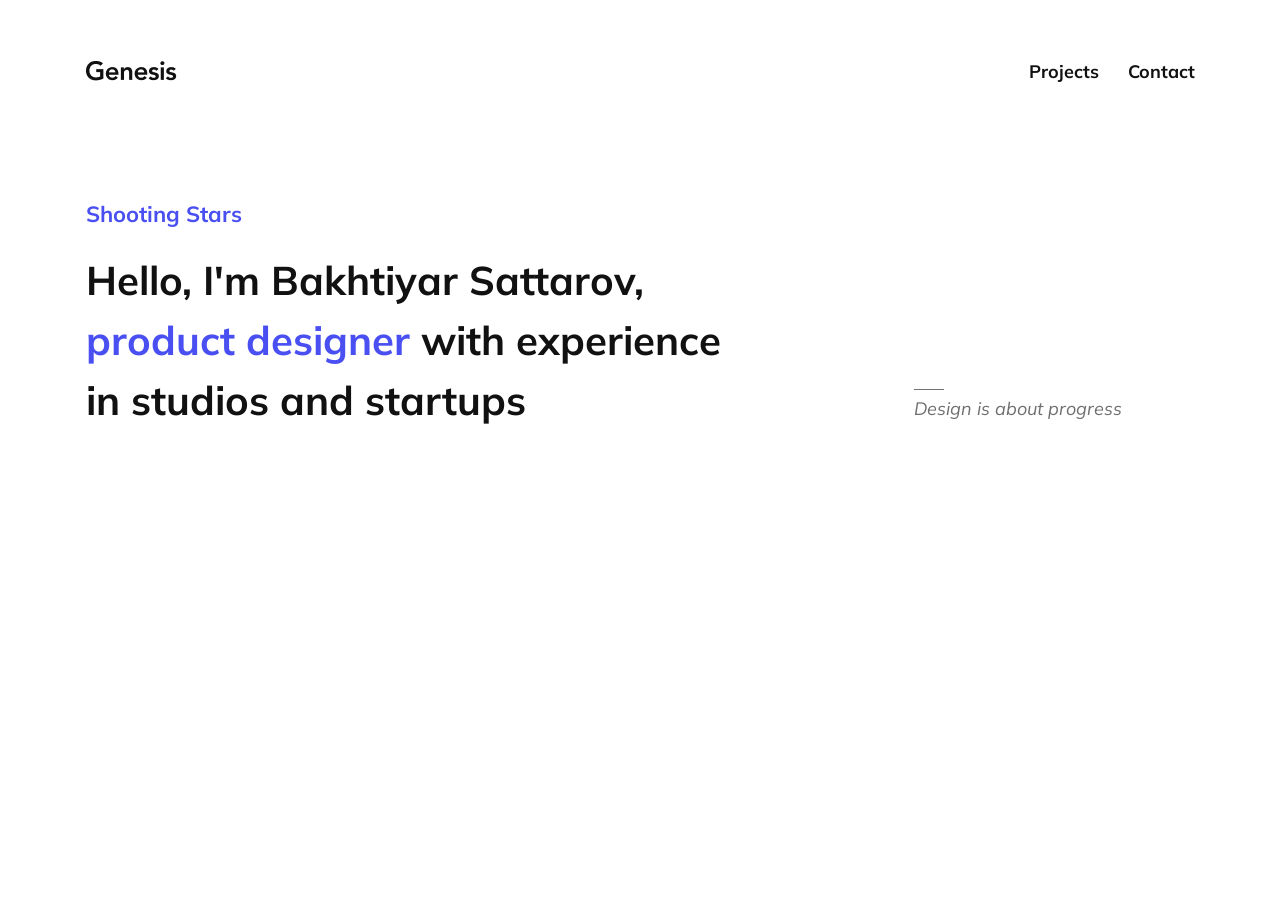
==== index.html @ 17153a9f "finish hero section" ====
<!DOCTYPE html>
<html lang="en">
<head>
  <meta charset="UTF-8">
  <meta name="viewport" content="width=device-width, initial-scale=1.0">
  <title>Genesis</title>
  <link rel="stylesheet" href="styles/normalize.css">
  <link rel="preconnect" href="https://fonts.googleapis.com">
<link rel="preconnect" href="https://fonts.gstatic.com" crossorigin>
<link href="https://fonts.googleapis.com/css2?family=Mulish:ital,wght@0,200..1000;1,200..1000&display=swap" rel="stylesheet">
  <link rel="stylesheet" href="styles/index.css">
</head>
<body>
  <header class="header">
  <a class="header_logo" href="index.html">
  <img src="images/Logo.png" alt="Genesis">
</a>
  <nav class="nav">
    <ul class="nav_list">
      <li class="nav_li"><a class="nav_link" href="pages/project.html">Projects</a></li>
      <li class="nav_li"><a class="nav_link" href="pages/contact.html">Contact</a></li>
    </ul>
  </nav>
</header>

<main>
  <section class="hero">
    <div class="hero_text">
      <p class="hero_label">Shooting Stars</p>
      <h1 class="hero_title">
        Hello, I'm Bakhtiyar Sattarov,
        <span class="hero_highlight">product designer</span>
        with experience in studios and startups
      </h1>
    </div>
    <div class="hero_quote">
  <span class="hero_line"></span>
  <p class="hero_quoteText">Design is about progress</p>
</div>
  </section>
</main>

  <footer></footer>
</body>
</html>
---- styles/index.css ----
header{color:#111111}.header{display:-webkit-box;display:-ms-flexbox;display:flex;-webkit-box-pack:justify;-ms-flex-pack:justify;justify-content:space-between;-webkit-box-align:center;-ms-flex-align:center;align-items:center}.header_logo{color:#111111;text-decoration:none;padding-top:61px}.nav_list{display:-webkit-box;display:-ms-flexbox;display:flex;gap:29px;list-style:none;margin:0;padding-top:61px}.nav_link{color:#111111;text-decoration:none;font-size:18px;font-weight:700}.hero{display:-webkit-box;display:-ms-flexbox;display:flex;-webkit-box-pack:justify;-ms-flex-pack:justify;justify-content:space-between;-webkit-box-align:end;-ms-flex-align:end;align-items:flex-end;padding-top:96px}.hero_label{color:#4a4ff2;font-size:22px;font-weight:700}.hero_title{font-size:40px;font-weight:700;line-height:60px;max-width:635px;margin:0}.hero_highlight{color:#4a4ff2}.hero_quote{display:-webkit-box;display:-ms-flexbox;display:flex;-webkit-box-orient:vertical;-webkit-box-direction:normal;-ms-flex-direction:column;flex-direction:column;gap:9px;margin-right:73px;margin-bottom:10px}.hero_line{width:30px;height:1px;background:#111111;opacity:0.6}.hero_quoteText{font-size:18px;font-style:italic;opacity:0.6;margin:0}body{font-family:"Mulish",sans-serif;color:#111111;max-width:1109px;margin:0 auto}
/*# sourceMappingURL=index.css.map */
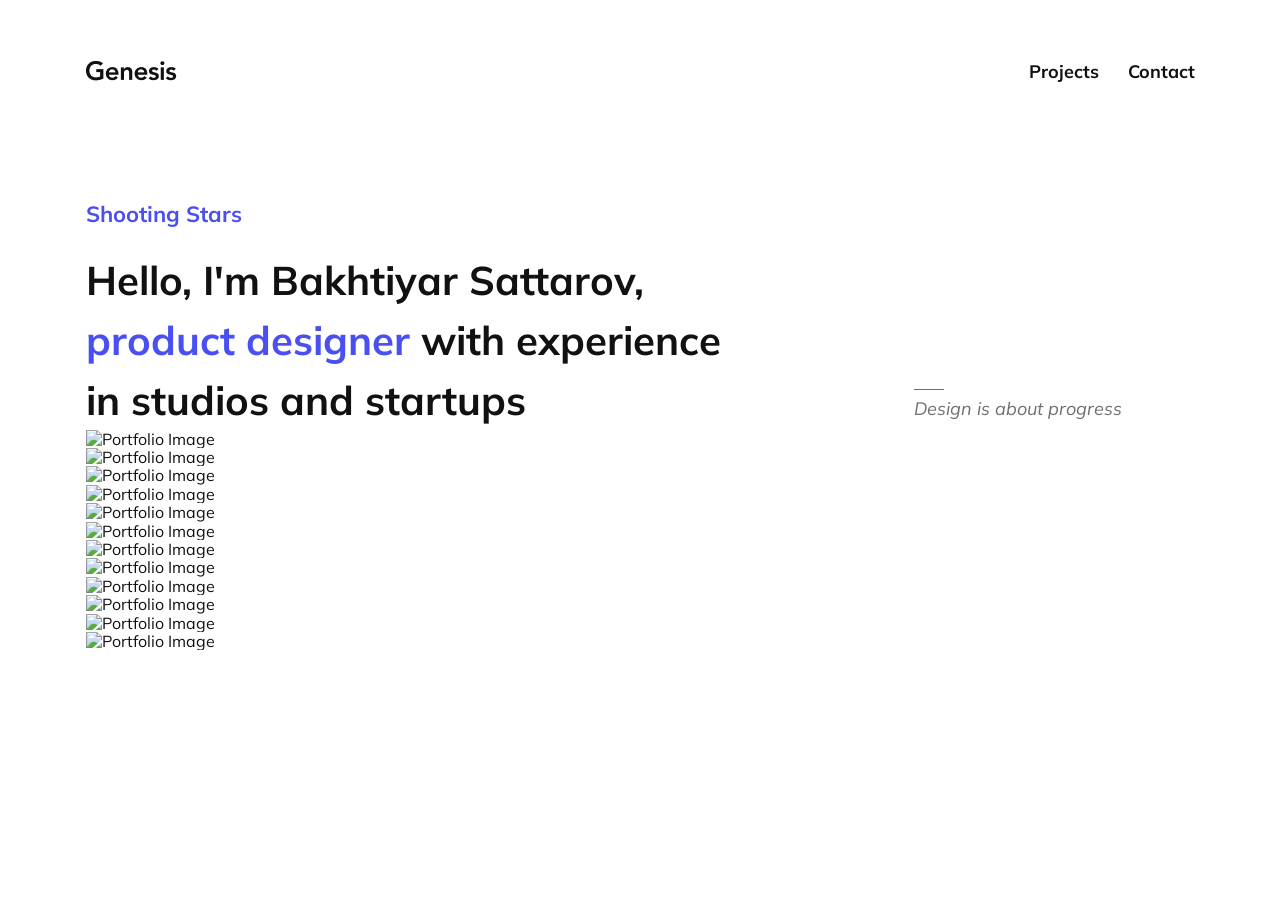
==== commit ff135bff: "starting html grid" ====
--- a/index.html
+++ b/index.html
@@ -38,6 +38,24 @@
   <p class="hero_quoteText">Design is about progress</p>
 </div>
   </section>
+
+  <section class="grid__position">
+  <div class="grid__container">
+    <div class="grid__image-one column-left"><img src="images/image 1.png" alt="Portfolio Image"></div>
+    <div class="grid__image-two column-middle"><img src="images/image 2.png" alt="Portfolio Image"></div>
+    <div class="grid__image-three column-right"><img src="images/image 3.png" alt="Portfolio Image"></div>
+    <div class="grid__image-four column-left"><img src="images/image 4.png" alt="Portfolio Image"></div>
+    <div class="grid__image-five column-middle"><img src="images/image 5.png" alt="Portfolio Image"></div>
+    <div class="grid__image-six column-right"><img src="images/image 6.png" alt="Portfolio Image"></div>
+    <div class="grid__image-seven column-left"><img src="images/image 7.png" alt="Portfolio Image"></div>
+    <div class="grid__image-eight column-middle"><img src="images/image 8.png" alt="Portfolio Image"></div>
+    <div class="grid__image-nine column-right"><img src="images/image 9.png" alt="Portfolio Image"></div>
+    <div class="grid__image-ten column-left"><img src="images/image 10.png" alt="Portfolio Image"></div>
+    <div class="grid__image-eleven column-middle"><img src="images/image 11.png" alt="Portfolio Image"></div>
+    <div class="grid__image-twelve column-right"><img src="images/image 12.png" alt="Portfolio Image"></div>
+  </div>
+</section>
+
 </main>
 
   <footer></footer>
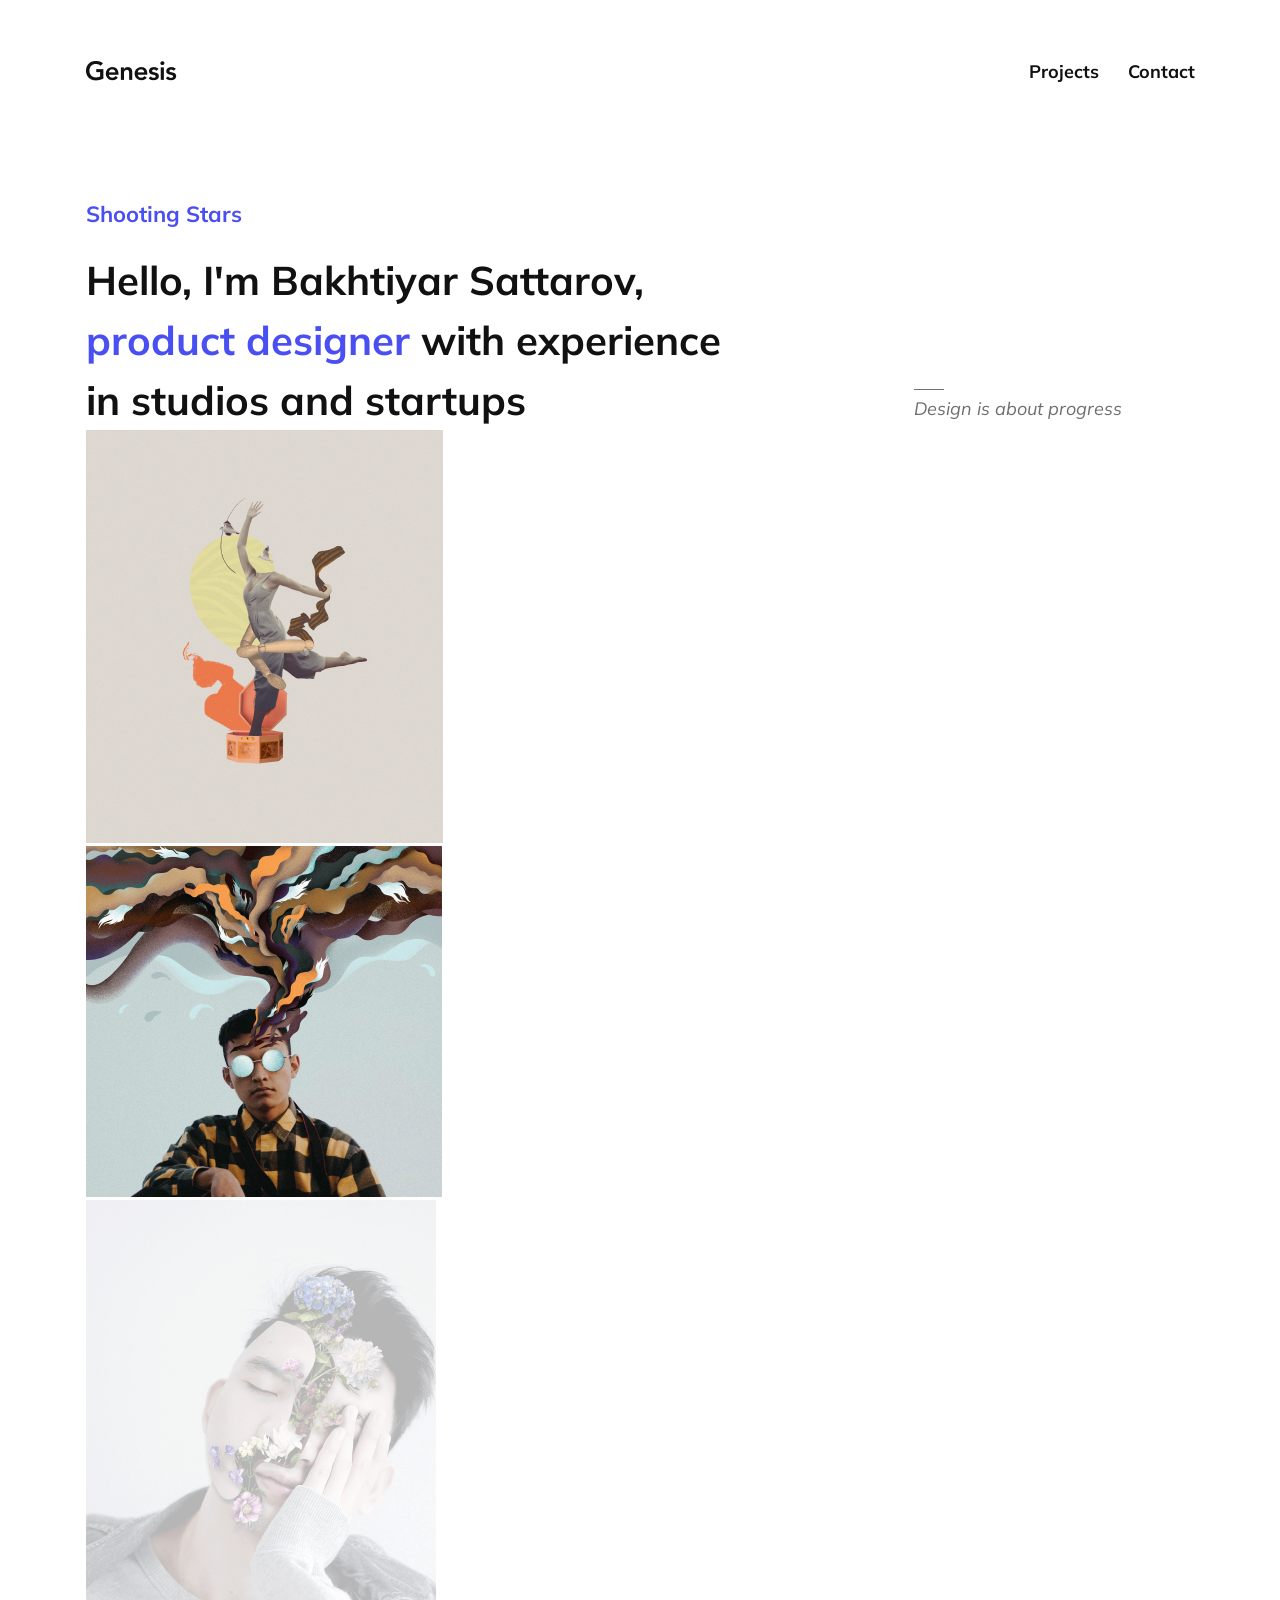
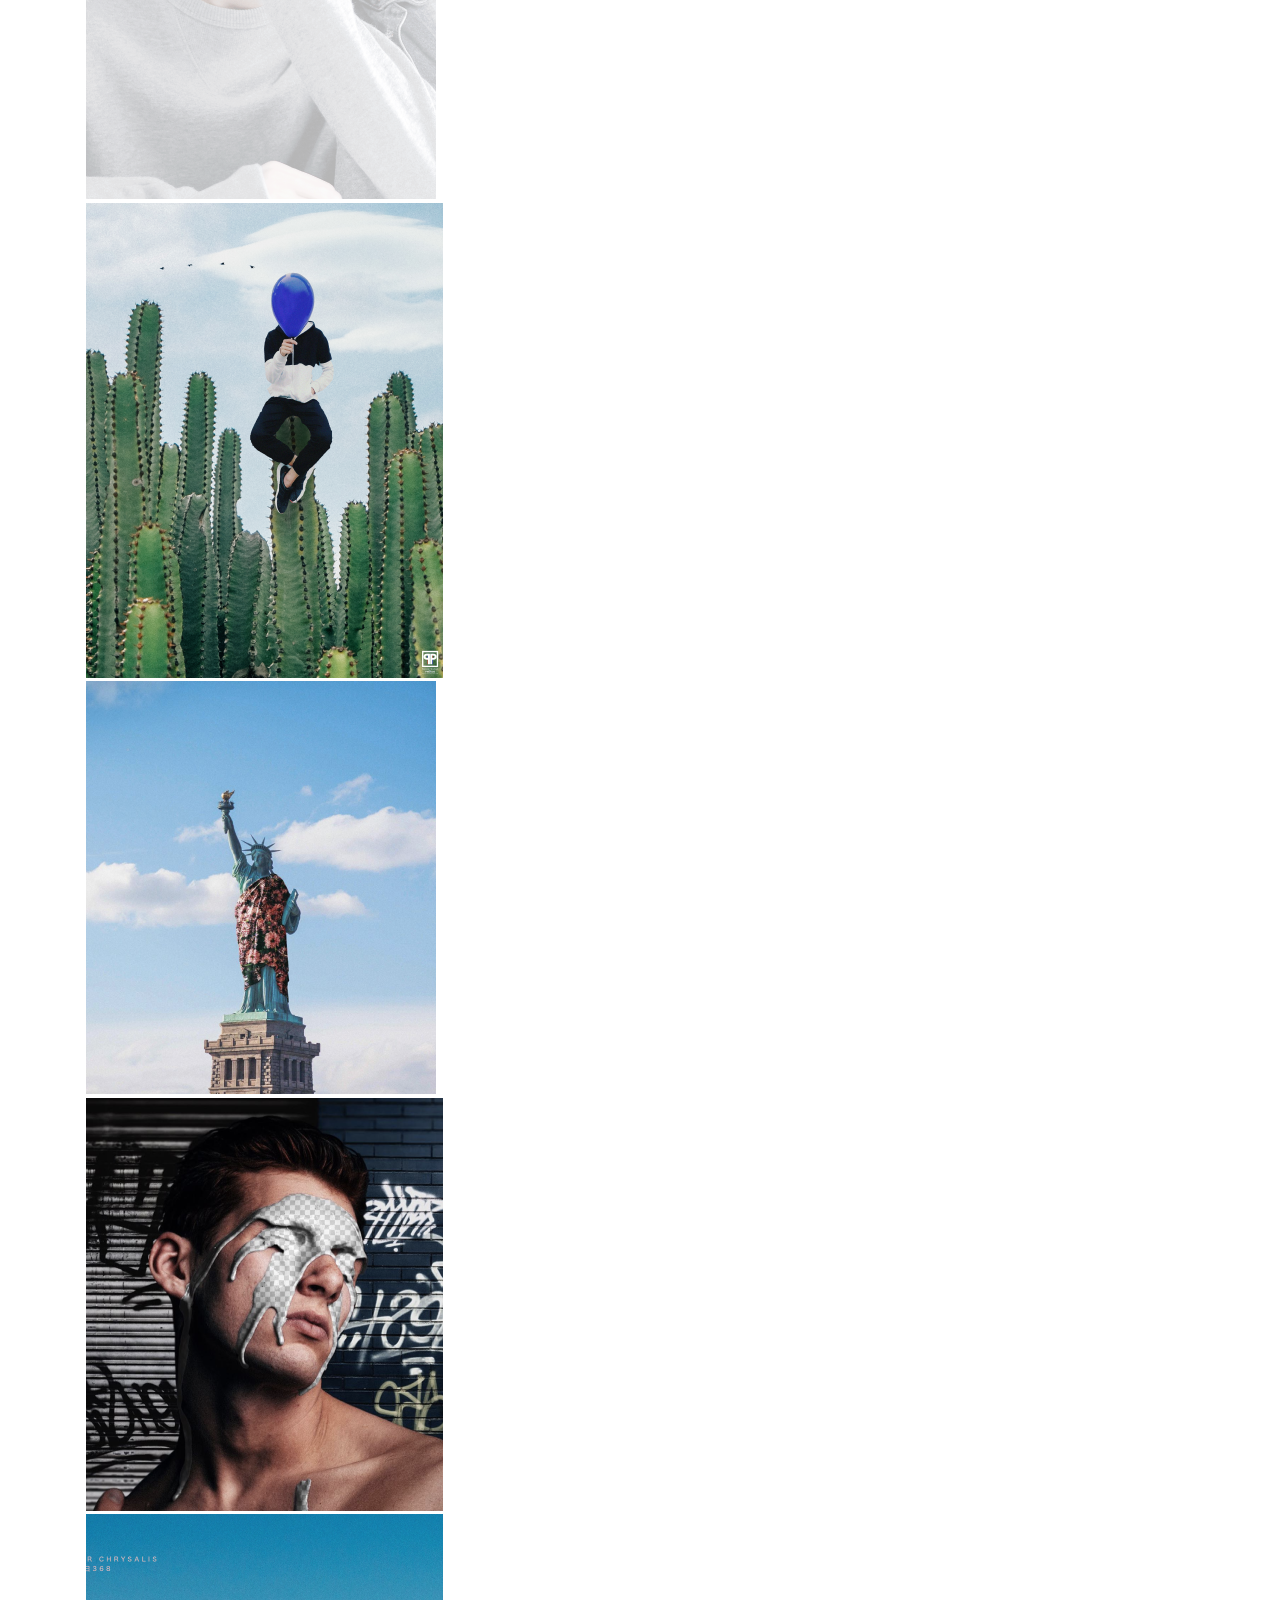
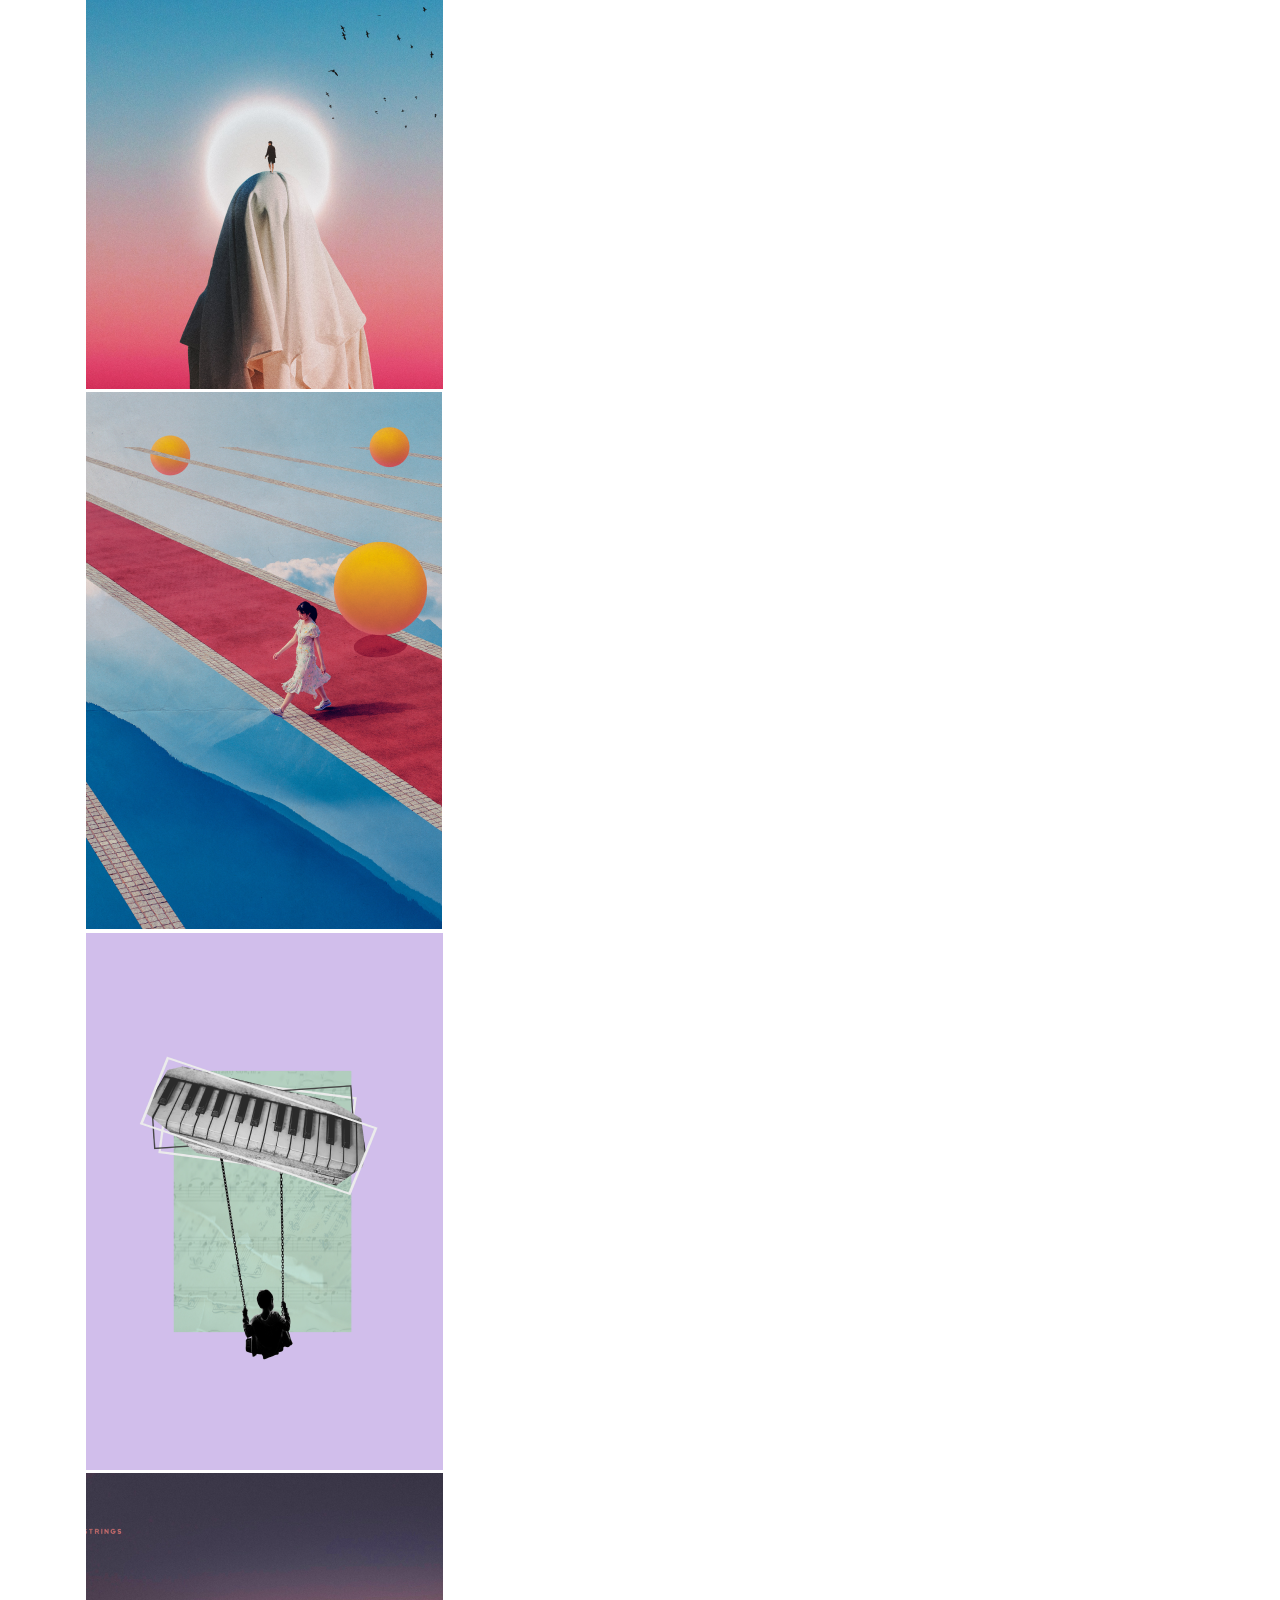
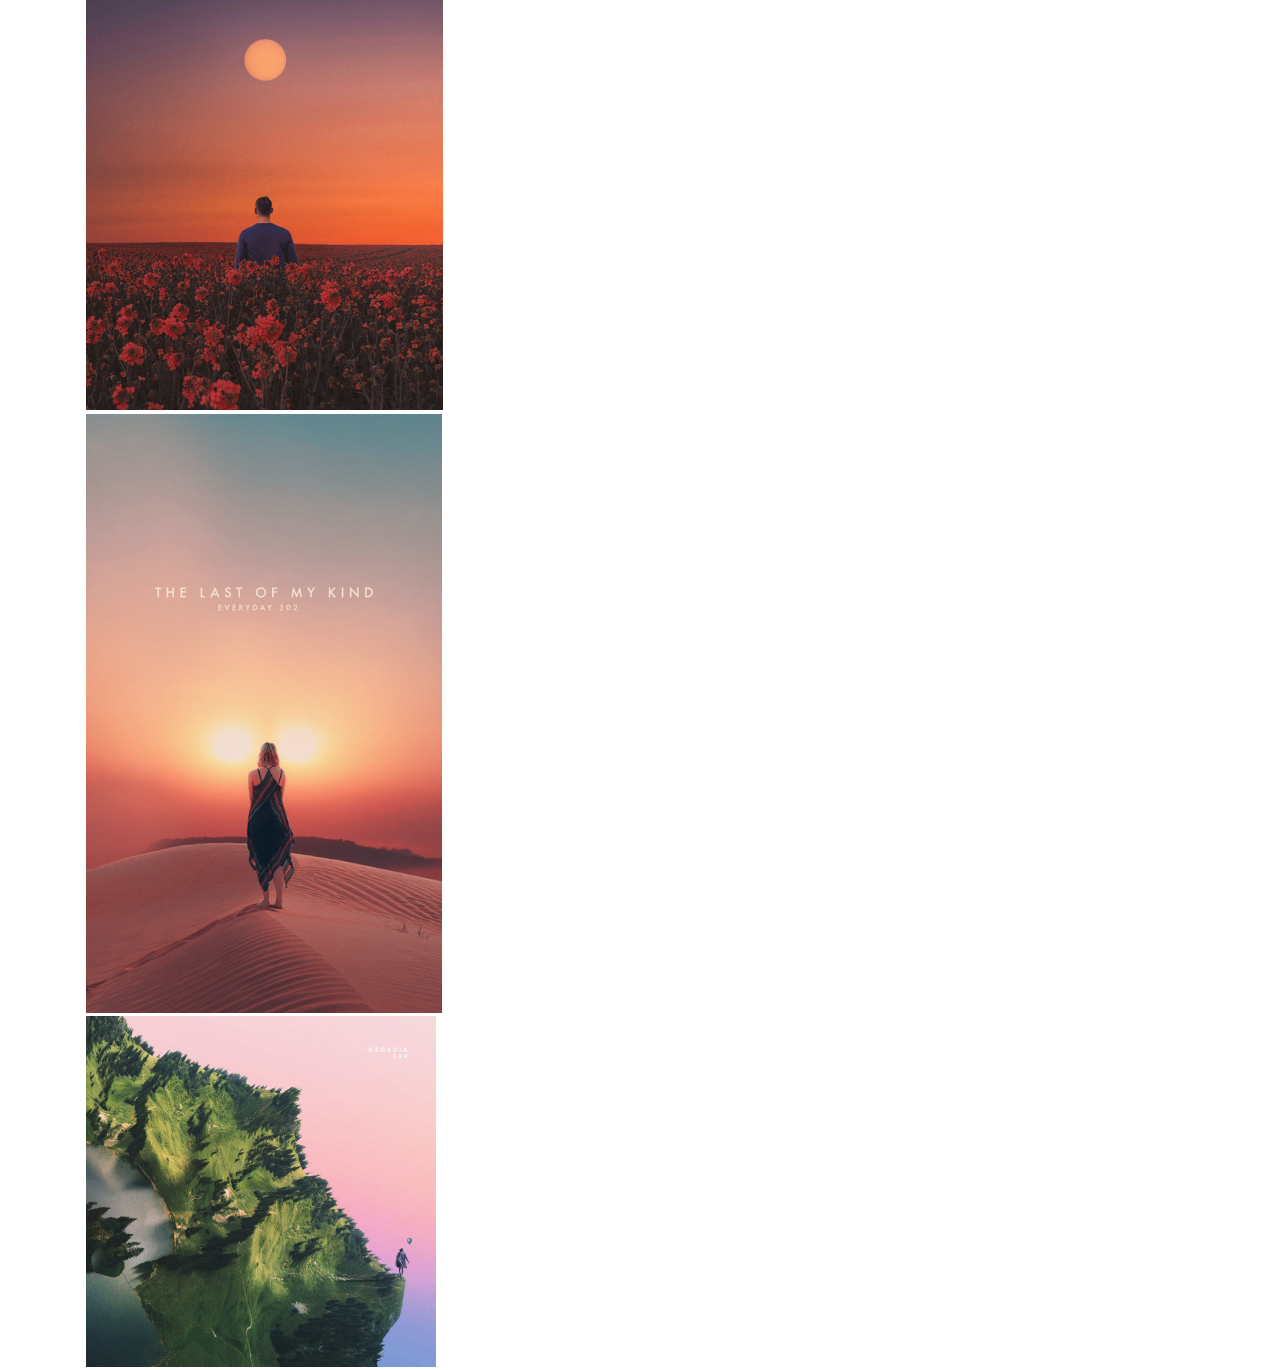
==== commit 23831ec8: "inserted all 12 images" ====
--- a/index.html
+++ b/index.html
@@ -41,18 +41,18 @@
 
   <section class="grid__position">
   <div class="grid__container">
-    <div class="grid__image-one column-left"><img src="images/image 1.png" alt="Portfolio Image"></div>
-    <div class="grid__image-two column-middle"><img src="images/image 2.png" alt="Portfolio Image"></div>
-    <div class="grid__image-three column-right"><img src="images/image 3.png" alt="Portfolio Image"></div>
-    <div class="grid__image-four column-left"><img src="images/image 4.png" alt="Portfolio Image"></div>
-    <div class="grid__image-five column-middle"><img src="images/image 5.png" alt="Portfolio Image"></div>
-    <div class="grid__image-six column-right"><img src="images/image 6.png" alt="Portfolio Image"></div>
-    <div class="grid__image-seven column-left"><img src="images/image 7.png" alt="Portfolio Image"></div>
-    <div class="grid__image-eight column-middle"><img src="images/image 8.png" alt="Portfolio Image"></div>
-    <div class="grid__image-nine column-right"><img src="images/image 9.png" alt="Portfolio Image"></div>
-    <div class="grid__image-ten column-left"><img src="images/image 10.png" alt="Portfolio Image"></div>
-    <div class="grid__image-eleven column-middle"><img src="images/image 11.png" alt="Portfolio Image"></div>
-    <div class="grid__image-twelve column-right"><img src="images/image 12.png" alt="Portfolio Image"></div>
+    <div class="grid__image-one column-left"><img src="images/image1.png" alt="Portfolio Image"></div>
+    <div class="grid__image-two column-middle"><img src="images/image2.png" alt="Portfolio Image"></div>
+    <div class="grid__image-three column-right"><img src="images/image3.png" alt="Portfolio Image"></div>
+    <div class="grid__image-four column-left"><img src="images/image4.png" alt="Portfolio Image"></div>
+    <div class="grid__image-five column-middle"><img src="images/image5.png" alt="Portfolio Image"></div>
+    <div class="grid__image-six column-right"><img src="images/image6.png" alt="Portfolio Image"></div>
+    <div class="grid__image-seven column-left"><img src="images/image7.png" alt="Portfolio Image"></div>
+    <div class="grid__image-eight column-middle"><img src="images/image8.png" alt="Portfolio Image"></div>
+    <div class="grid__image-nine column-right"><img src="images/image9.png" alt="Portfolio Image"></div>
+    <div class="grid__image-ten column-left"><img src="images/image10.png" alt="Portfolio Image"></div>
+    <div class="grid__image-eleven column-middle"><img src="images/image11.png" alt="Portfolio Image"></div>
+    <div class="grid__image-twelve column-right"><img src="images/image12.png" alt="Portfolio Image"></div>
   </div>
 </section>
 
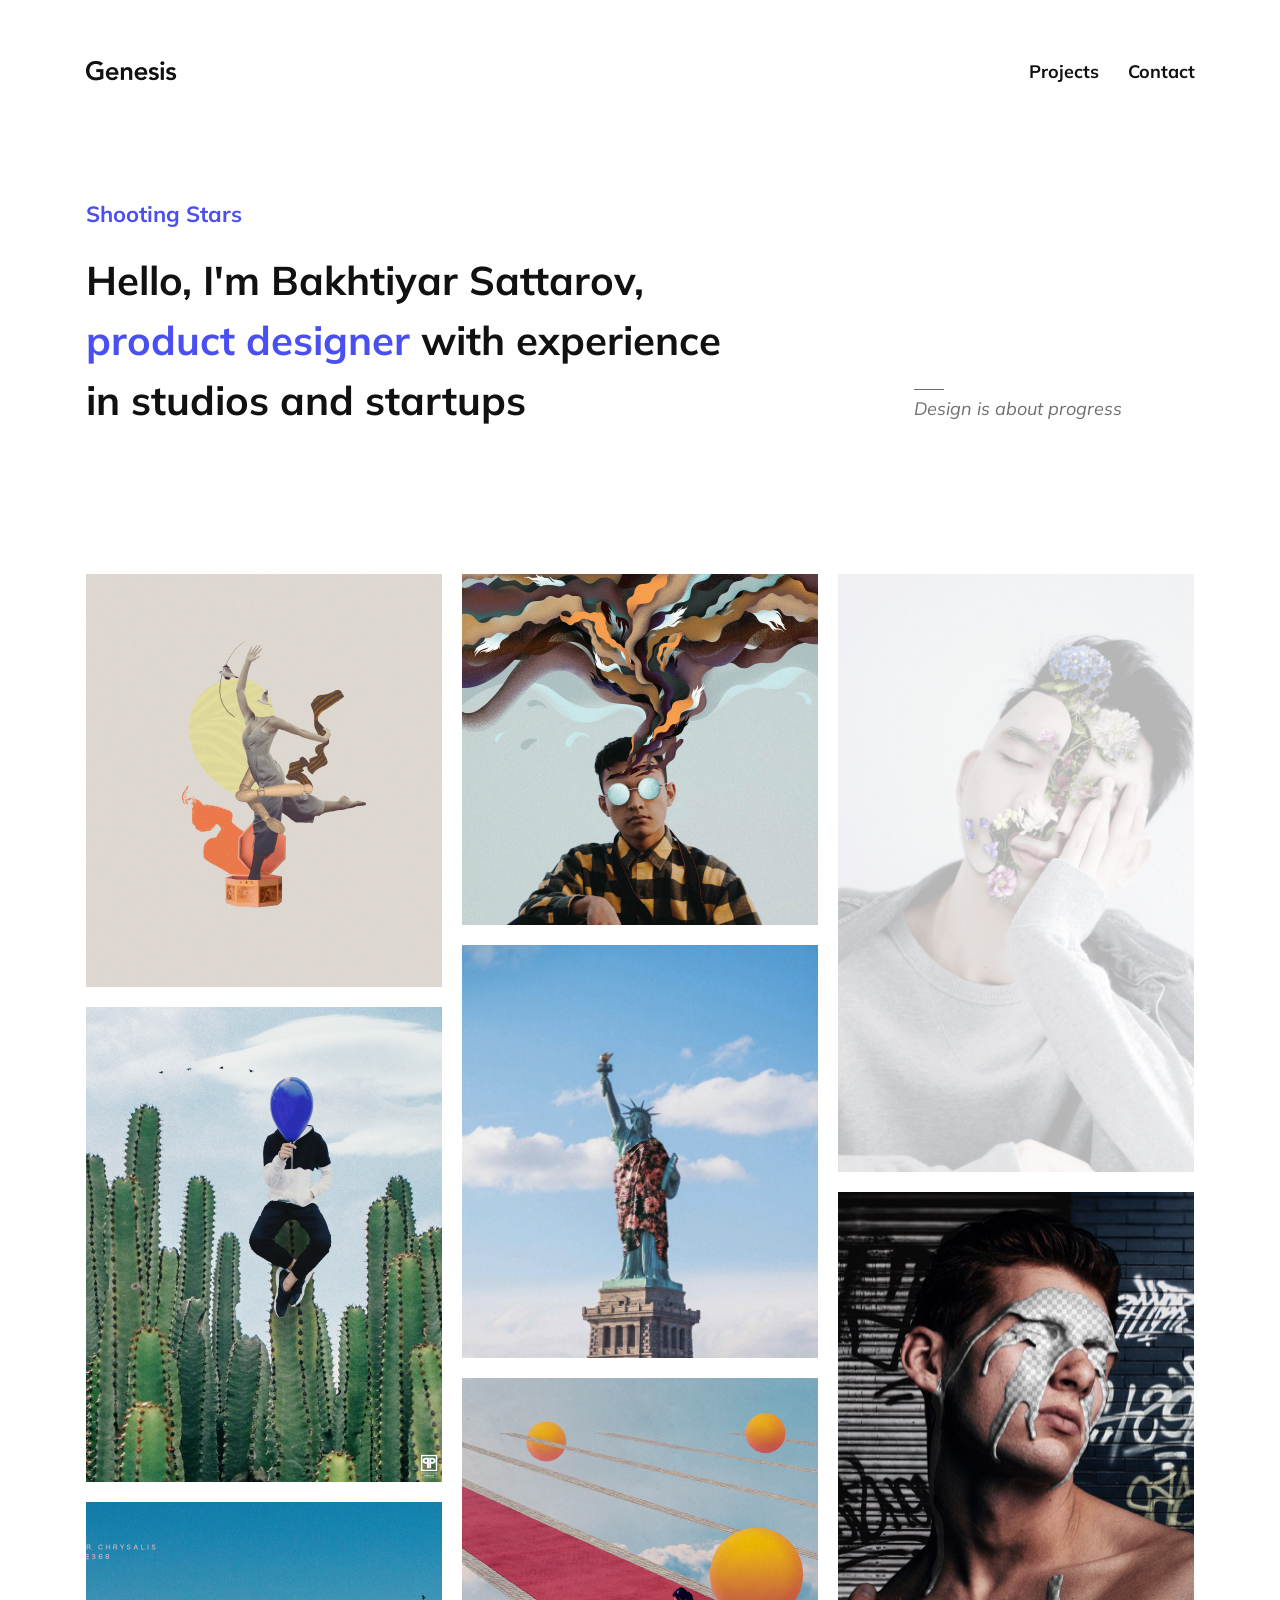
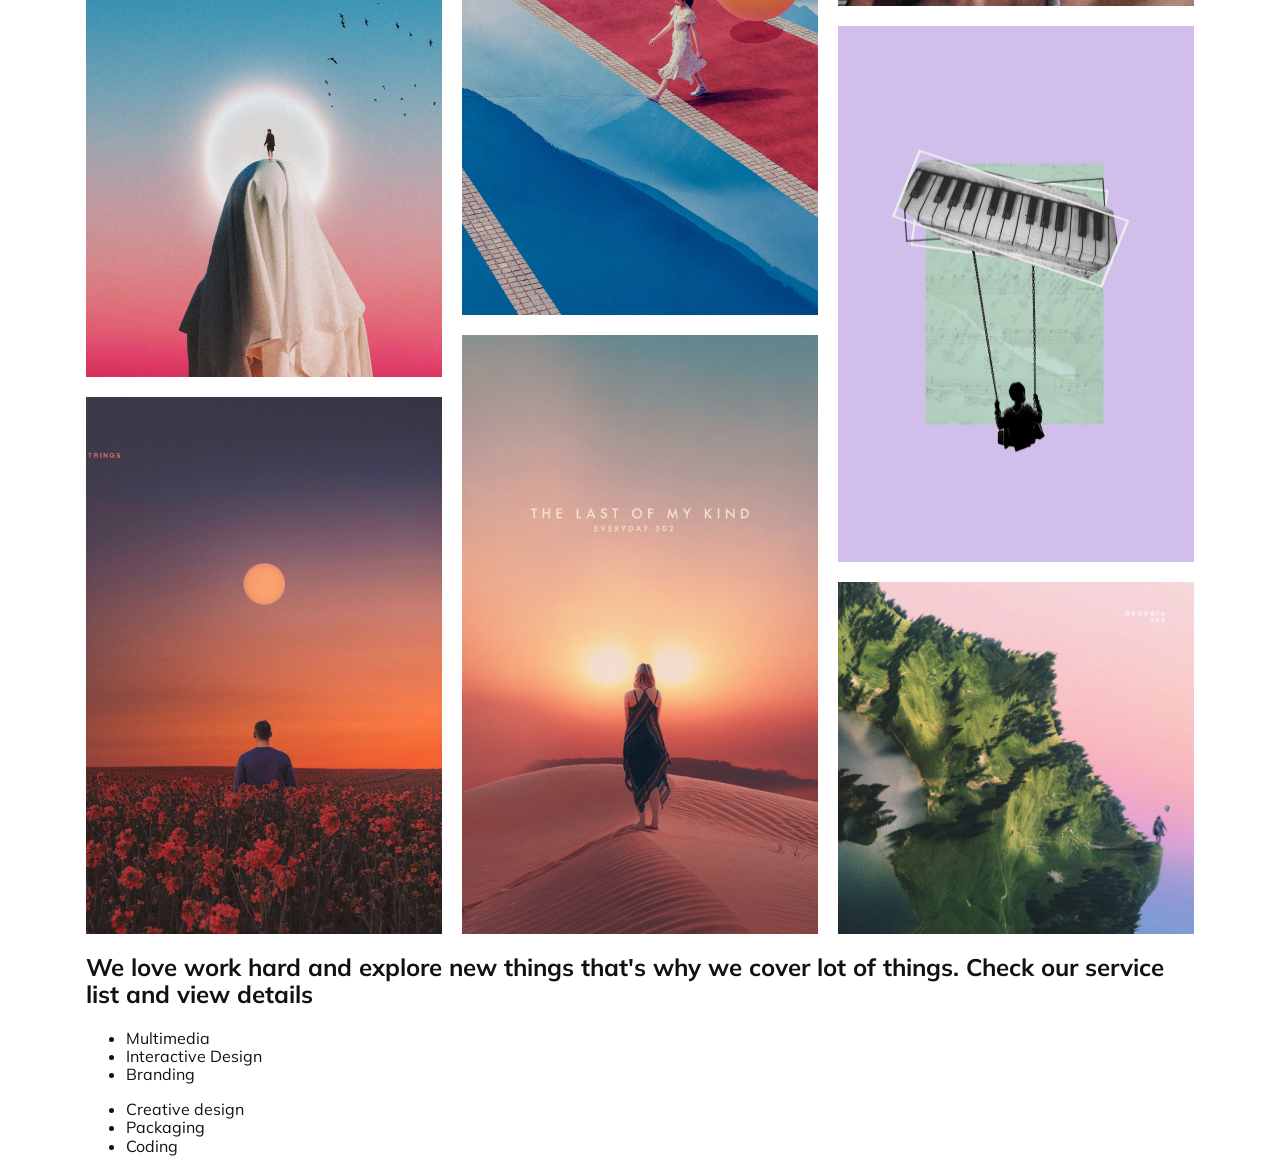
==== commit df22fe30: "html service section" ====
--- a/index.html
+++ b/index.html
@@ -56,6 +56,22 @@
   </div>
 </section>
 
+<section class="services">
+  <h2 class="services_title">We love work hard and explore new things that's why we cover lot of things. Check our service list and view details</h2>
+
+  <div class="services_lists">
+    <ul class="services_list">
+      <li>Multimedia</li>
+      <li>Interactive Design</li>
+      <li>Branding</li>
+    </ul>
+    <ul class="services_list">
+      <li>Creative design</li>
+      <li>Packaging</li>
+      <li>Coding</li>
+    </ul>
+  </div>
+</section>
 </main>
 
   <footer></footer>
--- a/styles/index.css
+++ b/styles/index.css
@@ -1,2 +1,2 @@
-header{color:#111111}.header{display:-webkit-box;display:-ms-flexbox;display:flex;-webkit-box-pack:justify;-ms-flex-pack:justify;justify-content:space-between;-webkit-box-align:center;-ms-flex-align:center;align-items:center}.header_logo{color:#111111;text-decoration:none;padding-top:61px}.nav_list{display:-webkit-box;display:-ms-flexbox;display:flex;gap:29px;list-style:none;margin:0;padding-top:61px}.nav_link{color:#111111;text-decoration:none;font-size:18px;font-weight:700}.hero{display:-webkit-box;display:-ms-flexbox;display:flex;-webkit-box-pack:justify;-ms-flex-pack:justify;justify-content:space-between;-webkit-box-align:end;-ms-flex-align:end;align-items:flex-end;padding-top:96px}.hero_label{color:#4a4ff2;font-size:22px;font-weight:700}.hero_title{font-size:40px;font-weight:700;line-height:60px;max-width:635px;margin:0}.hero_highlight{color:#4a4ff2}.hero_quote{display:-webkit-box;display:-ms-flexbox;display:flex;-webkit-box-orient:vertical;-webkit-box-direction:normal;-ms-flex-direction:column;flex-direction:column;gap:9px;margin-right:73px;margin-bottom:10px}.hero_line{width:30px;height:1px;background:#111111;opacity:0.6}.hero_quoteText{font-size:18px;font-style:italic;opacity:0.6;margin:0}body{font-family:"Mulish",sans-serif;color:#111111;max-width:1109px;margin:0 auto}
+header{color:#111111}.header{display:-webkit-box;display:-ms-flexbox;display:flex;-webkit-box-pack:justify;-ms-flex-pack:justify;justify-content:space-between;-webkit-box-align:center;-ms-flex-align:center;align-items:center}.header_logo{color:#111111;text-decoration:none;padding-top:61px}.nav_list{display:-webkit-box;display:-ms-flexbox;display:flex;gap:29px;list-style:none;margin:0;padding-top:61px}.nav_link{color:#111111;text-decoration:none;font-size:18px;font-weight:700}.hero{display:-webkit-box;display:-ms-flexbox;display:flex;-webkit-box-pack:justify;-ms-flex-pack:justify;justify-content:space-between;-webkit-box-align:end;-ms-flex-align:end;align-items:flex-end;padding-top:96px}.hero_label{color:#4a4ff2;font-size:22px;font-weight:700}.hero_title{font-size:40px;font-weight:700;line-height:60px;max-width:635px;margin:0}.hero_highlight{color:#4a4ff2}.hero_quote{display:-webkit-box;display:-ms-flexbox;display:flex;-webkit-box-orient:vertical;-webkit-box-direction:normal;-ms-flex-direction:column;flex-direction:column;gap:9px;margin-right:73px;margin-bottom:10px}.hero_line{width:30px;height:1px;background:#111111;opacity:0.6}.hero_quoteText{font-size:18px;font-style:italic;opacity:0.6;margin:0}.grid__position{padding-top:144px}.grid__container{width:100%;height:1960px;display:-ms-grid;display:grid;-ms-grid-columns:1fr 20px 1fr 20px 1fr 20px 1fr 20px 1fr 20px 1fr 20px 1fr 20px 1fr 20px 1fr;grid-template-columns:repeat(9,1fr);-ms-grid-rows:1fr 20px 1fr 20px 1fr 20px 1fr 20px 1fr 20px 1fr 20px 1fr 20px 1fr 20px 1fr 20px 1fr 20px 1fr 20px 1fr 20px 1fr 20px 1fr 20px 1fr 20px 1fr 20px 1fr 20px 1fr 20px 1fr 20px 1fr 20px 1fr 20px 1fr 20px 1fr 20px 1fr 20px 1fr 20px 1fr 20px 1fr 20px 1fr 20px 1fr 20px 1fr 20px 1fr 20px 1fr;grid-template-rows:repeat(32,1fr);grid-gap:20px}.grid__container>:first-child{-ms-grid-row:1;-ms-grid-column:1}.grid__container>:nth-child(2){-ms-grid-row:1;-ms-grid-column:3}.grid__container>:nth-child(3){-ms-grid-row:1;-ms-grid-column:5}.grid__container>:nth-child(4){-ms-grid-row:1;-ms-grid-column:7}.grid__container>:nth-child(5){-ms-grid-row:1;-ms-grid-column:9}.grid__container>:nth-child(6){-ms-grid-row:1;-ms-grid-column:11}.grid__container>:nth-child(7){-ms-grid-row:1;-ms-grid-column:13}.grid__container>:nth-child(8){-ms-grid-row:1;-ms-grid-column:15}.grid__container>:nth-child(9){-ms-grid-row:1;-ms-grid-column:17}.grid__container>:nth-child(10){-ms-grid-row:3;-ms-grid-column:1}.grid__container>:nth-child(11){-ms-grid-row:3;-ms-grid-column:3}.grid__container>:nth-child(12){-ms-grid-row:3;-ms-grid-column:5}.grid__container>:nth-child(13){-ms-grid-row:3;-ms-grid-column:7}.grid__container>:nth-child(14){-ms-grid-row:3;-ms-grid-column:9}.grid__container>:nth-child(15){-ms-grid-row:3;-ms-grid-column:11}.grid__container>:nth-child(16){-ms-grid-row:3;-ms-grid-column:13}.grid__container>:nth-child(17){-ms-grid-row:3;-ms-grid-column:15}.grid__container>:nth-child(18){-ms-grid-row:3;-ms-grid-column:17}.grid__container>:nth-child(19){-ms-grid-row:5;-ms-grid-column:1}.grid__container>:nth-child(20){-ms-grid-row:5;-ms-grid-column:3}.grid__container>:nth-child(21){-ms-grid-row:5;-ms-grid-column:5}.grid__container>:nth-child(22){-ms-grid-row:5;-ms-grid-column:7}.grid__container>:nth-child(23){-ms-grid-row:5;-ms-grid-column:9}.grid__container>:nth-child(24){-ms-grid-row:5;-ms-grid-column:11}.grid__container>:nth-child(25){-ms-grid-row:5;-ms-grid-column:13}.grid__container>:nth-child(26){-ms-grid-row:5;-ms-grid-column:15}.grid__container>:nth-child(27){-ms-grid-row:5;-ms-grid-column:17}.grid__container>:nth-child(28){-ms-grid-row:7;-ms-grid-column:1}.grid__container>:nth-child(29){-ms-grid-row:7;-ms-grid-column:3}.grid__container>:nth-child(30){-ms-grid-row:7;-ms-grid-column:5}.grid__container>:nth-child(31){-ms-grid-row:7;-ms-grid-column:7}.grid__container>:nth-child(32){-ms-grid-row:7;-ms-grid-column:9}.grid__container>:nth-child(33){-ms-grid-row:7;-ms-grid-column:11}.grid__container>:nth-child(34){-ms-grid-row:7;-ms-grid-column:13}.grid__container>:nth-child(35){-ms-grid-row:7;-ms-grid-column:15}.grid__container>:nth-child(36){-ms-grid-row:7;-ms-grid-column:17}.grid__container>:nth-child(37){-ms-grid-row:9;-ms-grid-column:1}.grid__container>:nth-child(38){-ms-grid-row:9;-ms-grid-column:3}.grid__container>:nth-child(39){-ms-grid-row:9;-ms-grid-column:5}.grid__container>:nth-child(40){-ms-grid-row:9;-ms-grid-column:7}.grid__container>:nth-child(41){-ms-grid-row:9;-ms-grid-column:9}.grid__container>:nth-child(42){-ms-grid-row:9;-ms-grid-column:11}.grid__container>:nth-child(43){-ms-grid-row:9;-ms-grid-column:13}.grid__container>:nth-child(44){-ms-grid-row:9;-ms-grid-column:15}.grid__container>:nth-child(45){-ms-grid-row:9;-ms-grid-column:17}.grid__container>:nth-child(46){-ms-grid-row:11;-ms-grid-column:1}.grid__container>:nth-child(47){-ms-grid-row:11;-ms-grid-column:3}.grid__container>:nth-child(48){-ms-grid-row:11;-ms-grid-column:5}.grid__container>:nth-child(49){-ms-grid-row:11;-ms-grid-column:7}.grid__container>:nth-child(50){-ms-grid-row:11;-ms-grid-column:9}.grid__container>:nth-child(51){-ms-grid-row:11;-ms-grid-column:11}.grid__container>:nth-child(52){-ms-grid-row:11;-ms-grid-column:13}.grid__container>:nth-child(53){-ms-grid-row:11;-ms-grid-column:15}.grid__container>:nth-child(54){-ms-grid-row:11;-ms-grid-column:17}.grid__container>:nth-child(55){-ms-grid-row:13;-ms-grid-column:1}.grid__container>:nth-child(56){-ms-grid-row:13;-ms-grid-column:3}.grid__container>:nth-child(57){-ms-grid-row:13;-ms-grid-column:5}.grid__container>:nth-child(58){-ms-grid-row:13;-ms-grid-column:7}.grid__container>:nth-child(59){-ms-grid-row:13;-ms-grid-column:9}.grid__container>:nth-child(60){-ms-grid-row:13;-ms-grid-column:11}.grid__container>:nth-child(61){-ms-grid-row:13;-ms-grid-column:13}.grid__container>:nth-child(62){-ms-grid-row:13;-ms-grid-column:15}.grid__container>:nth-child(63){-ms-grid-row:13;-ms-grid-column:17}.grid__container>:nth-child(64){-ms-grid-row:15;-ms-grid-column:1}.grid__container>:nth-child(65){-ms-grid-row:15;-ms-grid-column:3}.grid__container>:nth-child(66){-ms-grid-row:15;-ms-grid-column:5}.grid__container>:nth-child(67){-ms-grid-row:15;-ms-grid-column:7}.grid__container>:nth-child(68){-ms-grid-row:15;-ms-grid-column:9}.grid__container>:nth-child(69){-ms-grid-row:15;-ms-grid-column:11}.grid__container>:nth-child(70){-ms-grid-row:15;-ms-grid-column:13}.grid__container>:nth-child(71){-ms-grid-row:15;-ms-grid-column:15}.grid__container>:nth-child(72){-ms-grid-row:15;-ms-grid-column:17}.grid__container>:nth-child(73){-ms-grid-row:17;-ms-grid-column:1}.grid__container>:nth-child(74){-ms-grid-row:17;-ms-grid-column:3}.grid__container>:nth-child(75){-ms-grid-row:17;-ms-grid-column:5}.grid__container>:nth-child(76){-ms-grid-row:17;-ms-grid-column:7}.grid__container>:nth-child(77){-ms-grid-row:17;-ms-grid-column:9}.grid__container>:nth-child(78){-ms-grid-row:17;-ms-grid-column:11}.grid__container>:nth-child(79){-ms-grid-row:17;-ms-grid-column:13}.grid__container>:nth-child(80){-ms-grid-row:17;-ms-grid-column:15}.grid__container>:nth-child(81){-ms-grid-row:17;-ms-grid-column:17}.grid__container>:nth-child(82){-ms-grid-row:19;-ms-grid-column:1}.grid__container>:nth-child(83){-ms-grid-row:19;-ms-grid-column:3}.grid__container>:nth-child(84){-ms-grid-row:19;-ms-grid-column:5}.grid__container>:nth-child(85){-ms-grid-row:19;-ms-grid-column:7}.grid__container>:nth-child(86){-ms-grid-row:19;-ms-grid-column:9}.grid__container>:nth-child(87){-ms-grid-row:19;-ms-grid-column:11}.grid__container>:nth-child(88){-ms-grid-row:19;-ms-grid-column:13}.grid__container>:nth-child(89){-ms-grid-row:19;-ms-grid-column:15}.grid__container>:nth-child(90){-ms-grid-row:19;-ms-grid-column:17}.grid__container>:nth-child(91){-ms-grid-row:21;-ms-grid-column:1}.grid__container>:nth-child(92){-ms-grid-row:21;-ms-grid-column:3}.grid__container>:nth-child(93){-ms-grid-row:21;-ms-grid-column:5}.grid__container>:nth-child(94){-ms-grid-row:21;-ms-grid-column:7}.grid__container>:nth-child(95){-ms-grid-row:21;-ms-grid-column:9}.grid__container>:nth-child(96){-ms-grid-row:21;-ms-grid-column:11}.grid__container>:nth-child(97){-ms-grid-row:21;-ms-grid-column:13}.grid__container>:nth-child(98){-ms-grid-row:21;-ms-grid-column:15}.grid__container>:nth-child(99){-ms-grid-row:21;-ms-grid-column:17}.grid__container>:nth-child(100){-ms-grid-row:23;-ms-grid-column:1}.grid__container>:nth-child(101){-ms-grid-row:23;-ms-grid-column:3}.grid__container>:nth-child(102){-ms-grid-row:23;-ms-grid-column:5}.grid__container>:nth-child(103){-ms-grid-row:23;-ms-grid-column:7}.grid__container>:nth-child(104){-ms-grid-row:23;-ms-grid-column:9}.grid__container>:nth-child(105){-ms-grid-row:23;-ms-grid-column:11}.grid__container>:nth-child(106){-ms-grid-row:23;-ms-grid-column:13}.grid__container>:nth-child(107){-ms-grid-row:23;-ms-grid-column:15}.grid__container>:nth-child(108){-ms-grid-row:23;-ms-grid-column:17}.grid__container>:nth-child(109){-ms-grid-row:25;-ms-grid-column:1}.grid__container>:nth-child(110){-ms-grid-row:25;-ms-grid-column:3}.grid__container>:nth-child(111){-ms-grid-row:25;-ms-grid-column:5}.grid__container>:nth-child(112){-ms-grid-row:25;-ms-grid-column:7}.grid__container>:nth-child(113){-ms-grid-row:25;-ms-grid-column:9}.grid__container>:nth-child(114){-ms-grid-row:25;-ms-grid-column:11}.grid__container>:nth-child(115){-ms-grid-row:25;-ms-grid-column:13}.grid__container>:nth-child(116){-ms-grid-row:25;-ms-grid-column:15}.grid__container>:nth-child(117){-ms-grid-row:25;-ms-grid-column:17}.grid__container>:nth-child(118){-ms-grid-row:27;-ms-grid-column:1}.grid__container>:nth-child(119){-ms-grid-row:27;-ms-grid-column:3}.grid__container>:nth-child(120){-ms-grid-row:27;-ms-grid-column:5}.grid__container>:nth-child(121){-ms-grid-row:27;-ms-grid-column:7}.grid__container>:nth-child(122){-ms-grid-row:27;-ms-grid-column:9}.grid__container>:nth-child(123){-ms-grid-row:27;-ms-grid-column:11}.grid__container>:nth-child(124){-ms-grid-row:27;-ms-grid-column:13}.grid__container>:nth-child(125){-ms-grid-row:27;-ms-grid-column:15}.grid__container>:nth-child(126){-ms-grid-row:27;-ms-grid-column:17}.grid__container>:nth-child(127){-ms-grid-row:29;-ms-grid-column:1}.grid__container>:nth-child(128){-ms-grid-row:29;-ms-grid-column:3}.grid__container>:nth-child(129){-ms-grid-row:29;-ms-grid-column:5}.grid__container>:nth-child(130){-ms-grid-row:29;-ms-grid-column:7}.grid__container>:nth-child(131){-ms-grid-row:29;-ms-grid-column:9}.grid__container>:nth-child(132){-ms-grid-row:29;-ms-grid-column:11}.grid__container>:nth-child(133){-ms-grid-row:29;-ms-grid-column:13}.grid__container>:nth-child(134){-ms-grid-row:29;-ms-grid-column:15}.grid__container>:nth-child(135){-ms-grid-row:29;-ms-grid-column:17}.grid__container>:nth-child(136){-ms-grid-row:31;-ms-grid-column:1}.grid__container>:nth-child(137){-ms-grid-row:31;-ms-grid-column:3}.grid__container>:nth-child(138){-ms-grid-row:31;-ms-grid-column:5}.grid__container>:nth-child(139){-ms-grid-row:31;-ms-grid-column:7}.grid__container>:nth-child(140){-ms-grid-row:31;-ms-grid-column:9}.grid__container>:nth-child(141){-ms-grid-row:31;-ms-grid-column:11}.grid__container>:nth-child(142){-ms-grid-row:31;-ms-grid-column:13}.grid__container>:nth-child(143){-ms-grid-row:31;-ms-grid-column:15}.grid__container>:nth-child(144){-ms-grid-row:31;-ms-grid-column:17}.grid__container>:nth-child(145){-ms-grid-row:33;-ms-grid-column:1}.grid__container>:nth-child(146){-ms-grid-row:33;-ms-grid-column:3}.grid__container>:nth-child(147){-ms-grid-row:33;-ms-grid-column:5}.grid__container>:nth-child(148){-ms-grid-row:33;-ms-grid-column:7}.grid__container>:nth-child(149){-ms-grid-row:33;-ms-grid-column:9}.grid__container>:nth-child(150){-ms-grid-row:33;-ms-grid-column:11}.grid__container>:nth-child(151){-ms-grid-row:33;-ms-grid-column:13}.grid__container>:nth-child(152){-ms-grid-row:33;-ms-grid-column:15}.grid__container>:nth-child(153){-ms-grid-row:33;-ms-grid-column:17}.grid__container>:nth-child(154){-ms-grid-row:35;-ms-grid-column:1}.grid__container>:nth-child(155){-ms-grid-row:35;-ms-grid-column:3}.grid__container>:nth-child(156){-ms-grid-row:35;-ms-grid-column:5}.grid__container>:nth-child(157){-ms-grid-row:35;-ms-grid-column:7}.grid__container>:nth-child(158){-ms-grid-row:35;-ms-grid-column:9}.grid__container>:nth-child(159){-ms-grid-row:35;-ms-grid-column:11}.grid__container>:nth-child(160){-ms-grid-row:35;-ms-grid-column:13}.grid__container>:nth-child(161){-ms-grid-row:35;-ms-grid-column:15}.grid__container>:nth-child(162){-ms-grid-row:35;-ms-grid-column:17}.grid__container>:nth-child(163){-ms-grid-row:37;-ms-grid-column:1}.grid__container>:nth-child(164){-ms-grid-row:37;-ms-grid-column:3}.grid__container>:nth-child(165){-ms-grid-row:37;-ms-grid-column:5}.grid__container>:nth-child(166){-ms-grid-row:37;-ms-grid-column:7}.grid__container>:nth-child(167){-ms-grid-row:37;-ms-grid-column:9}.grid__container>:nth-child(168){-ms-grid-row:37;-ms-grid-column:11}.grid__container>:nth-child(169){-ms-grid-row:37;-ms-grid-column:13}.grid__container>:nth-child(170){-ms-grid-row:37;-ms-grid-column:15}.grid__container>:nth-child(171){-ms-grid-row:37;-ms-grid-column:17}.grid__container>:nth-child(172){-ms-grid-row:39;-ms-grid-column:1}.grid__container>:nth-child(173){-ms-grid-row:39;-ms-grid-column:3}.grid__container>:nth-child(174){-ms-grid-row:39;-ms-grid-column:5}.grid__container>:nth-child(175){-ms-grid-row:39;-ms-grid-column:7}.grid__container>:nth-child(176){-ms-grid-row:39;-ms-grid-column:9}.grid__container>:nth-child(177){-ms-grid-row:39;-ms-grid-column:11}.grid__container>:nth-child(178){-ms-grid-row:39;-ms-grid-column:13}.grid__container>:nth-child(179){-ms-grid-row:39;-ms-grid-column:15}.grid__container>:nth-child(180){-ms-grid-row:39;-ms-grid-column:17}.grid__container>:nth-child(181){-ms-grid-row:41;-ms-grid-column:1}.grid__container>:nth-child(182){-ms-grid-row:41;-ms-grid-column:3}.grid__container>:nth-child(183){-ms-grid-row:41;-ms-grid-column:5}.grid__container>:nth-child(184){-ms-grid-row:41;-ms-grid-column:7}.grid__container>:nth-child(185){-ms-grid-row:41;-ms-grid-column:9}.grid__container>:nth-child(186){-ms-grid-row:41;-ms-grid-column:11}.grid__container>:nth-child(187){-ms-grid-row:41;-ms-grid-column:13}.grid__container>:nth-child(188){-ms-grid-row:41;-ms-grid-column:15}.grid__container>:nth-child(189){-ms-grid-row:41;-ms-grid-column:17}.grid__container>:nth-child(190){-ms-grid-row:43;-ms-grid-column:1}.grid__container>:nth-child(191){-ms-grid-row:43;-ms-grid-column:3}.grid__container>:nth-child(192){-ms-grid-row:43;-ms-grid-column:5}.grid__container>:nth-child(193){-ms-grid-row:43;-ms-grid-column:7}.grid__container>:nth-child(194){-ms-grid-row:43;-ms-grid-column:9}.grid__container>:nth-child(195){-ms-grid-row:43;-ms-grid-column:11}.grid__container>:nth-child(196){-ms-grid-row:43;-ms-grid-column:13}.grid__container>:nth-child(197){-ms-grid-row:43;-ms-grid-column:15}.grid__container>:nth-child(198){-ms-grid-row:43;-ms-grid-column:17}.grid__container>:nth-child(199){-ms-grid-row:45;-ms-grid-column:1}.grid__container>:nth-child(200){-ms-grid-row:45;-ms-grid-column:3}.grid__container>:nth-child(201){-ms-grid-row:45;-ms-grid-column:5}.grid__container>:nth-child(202){-ms-grid-row:45;-ms-grid-column:7}.grid__container>:nth-child(203){-ms-grid-row:45;-ms-grid-column:9}.grid__container>:nth-child(204){-ms-grid-row:45;-ms-grid-column:11}.grid__container>:nth-child(205){-ms-grid-row:45;-ms-grid-column:13}.grid__container>:nth-child(206){-ms-grid-row:45;-ms-grid-column:15}.grid__container>:nth-child(207){-ms-grid-row:45;-ms-grid-column:17}.grid__container>:nth-child(208){-ms-grid-row:47;-ms-grid-column:1}.grid__container>:nth-child(209){-ms-grid-row:47;-ms-grid-column:3}.grid__container>:nth-child(210){-ms-grid-row:47;-ms-grid-column:5}.grid__container>:nth-child(211){-ms-grid-row:47;-ms-grid-column:7}.grid__container>:nth-child(212){-ms-grid-row:47;-ms-grid-column:9}.grid__container>:nth-child(213){-ms-grid-row:47;-ms-grid-column:11}.grid__container>:nth-child(214){-ms-grid-row:47;-ms-grid-column:13}.grid__container>:nth-child(215){-ms-grid-row:47;-ms-grid-column:15}.grid__container>:nth-child(216){-ms-grid-row:47;-ms-grid-column:17}.grid__container>:nth-child(217){-ms-grid-row:49;-ms-grid-column:1}.grid__container>:nth-child(218){-ms-grid-row:49;-ms-grid-column:3}.grid__container>:nth-child(219){-ms-grid-row:49;-ms-grid-column:5}.grid__container>:nth-child(220){-ms-grid-row:49;-ms-grid-column:7}.grid__container>:nth-child(221){-ms-grid-row:49;-ms-grid-column:9}.grid__container>:nth-child(222){-ms-grid-row:49;-ms-grid-column:11}.grid__container>:nth-child(223){-ms-grid-row:49;-ms-grid-column:13}.grid__container>:nth-child(224){-ms-grid-row:49;-ms-grid-column:15}.grid__container>:nth-child(225){-ms-grid-row:49;-ms-grid-column:17}.grid__container>:nth-child(226){-ms-grid-row:51;-ms-grid-column:1}.grid__container>:nth-child(227){-ms-grid-row:51;-ms-grid-column:3}.grid__container>:nth-child(228){-ms-grid-row:51;-ms-grid-column:5}.grid__container>:nth-child(229){-ms-grid-row:51;-ms-grid-column:7}.grid__container>:nth-child(230){-ms-grid-row:51;-ms-grid-column:9}.grid__container>:nth-child(231){-ms-grid-row:51;-ms-grid-column:11}.grid__container>:nth-child(232){-ms-grid-row:51;-ms-grid-column:13}.grid__container>:nth-child(233){-ms-grid-row:51;-ms-grid-column:15}.grid__container>:nth-child(234){-ms-grid-row:51;-ms-grid-column:17}.grid__container>:nth-child(235){-ms-grid-row:53;-ms-grid-column:1}.grid__container>:nth-child(236){-ms-grid-row:53;-ms-grid-column:3}.grid__container>:nth-child(237){-ms-grid-row:53;-ms-grid-column:5}.grid__container>:nth-child(238){-ms-grid-row:53;-ms-grid-column:7}.grid__container>:nth-child(239){-ms-grid-row:53;-ms-grid-column:9}.grid__container>:nth-child(240){-ms-grid-row:53;-ms-grid-column:11}.grid__container>:nth-child(241){-ms-grid-row:53;-ms-grid-column:13}.grid__container>:nth-child(242){-ms-grid-row:53;-ms-grid-column:15}.grid__container>:nth-child(243){-ms-grid-row:53;-ms-grid-column:17}.grid__container>:nth-child(244){-ms-grid-row:55;-ms-grid-column:1}.grid__container>:nth-child(245){-ms-grid-row:55;-ms-grid-column:3}.grid__container>:nth-child(246){-ms-grid-row:55;-ms-grid-column:5}.grid__container>:nth-child(247){-ms-grid-row:55;-ms-grid-column:7}.grid__container>:nth-child(248){-ms-grid-row:55;-ms-grid-column:9}.grid__container>:nth-child(249){-ms-grid-row:55;-ms-grid-column:11}.grid__container>:nth-child(250){-ms-grid-row:55;-ms-grid-column:13}.grid__container>:nth-child(251){-ms-grid-row:55;-ms-grid-column:15}.grid__container>:nth-child(252){-ms-grid-row:55;-ms-grid-column:17}.grid__container>:nth-child(253){-ms-grid-row:57;-ms-grid-column:1}.grid__container>:nth-child(254){-ms-grid-row:57;-ms-grid-column:3}.grid__container>:nth-child(255){-ms-grid-row:57;-ms-grid-column:5}.grid__container>:nth-child(256){-ms-grid-row:57;-ms-grid-column:7}.grid__container>:nth-child(257){-ms-grid-row:57;-ms-grid-column:9}.grid__container>:nth-child(258){-ms-grid-row:57;-ms-grid-column:11}.grid__container>:nth-child(259){-ms-grid-row:57;-ms-grid-column:13}.grid__container>:nth-child(260){-ms-grid-row:57;-ms-grid-column:15}.grid__container>:nth-child(261){-ms-grid-row:57;-ms-grid-column:17}.grid__container>:nth-child(262){-ms-grid-row:59;-ms-grid-column:1}.grid__container>:nth-child(263){-ms-grid-row:59;-ms-grid-column:3}.grid__container>:nth-child(264){-ms-grid-row:59;-ms-grid-column:5}.grid__container>:nth-child(265){-ms-grid-row:59;-ms-grid-column:7}.grid__container>:nth-child(266){-ms-grid-row:59;-ms-grid-column:9}.grid__container>:nth-child(267){-ms-grid-row:59;-ms-grid-column:11}.grid__container>:nth-child(268){-ms-grid-row:59;-ms-grid-column:13}.grid__container>:nth-child(269){-ms-grid-row:59;-ms-grid-column:15}.grid__container>:nth-child(270){-ms-grid-row:59;-ms-grid-column:17}.grid__container>:nth-child(271){-ms-grid-row:61;-ms-grid-column:1}.grid__container>:nth-child(272){-ms-grid-row:61;-ms-grid-column:3}.grid__container>:nth-child(273){-ms-grid-row:61;-ms-grid-column:5}.grid__container>:nth-child(274){-ms-grid-row:61;-ms-grid-column:7}.grid__container>:nth-child(275){-ms-grid-row:61;-ms-grid-column:9}.grid__container>:nth-child(276){-ms-grid-row:61;-ms-grid-column:11}.grid__container>:nth-child(277){-ms-grid-row:61;-ms-grid-column:13}.grid__container>:nth-child(278){-ms-grid-row:61;-ms-grid-column:15}.grid__container>:nth-child(279){-ms-grid-row:61;-ms-grid-column:17}.grid__container>:nth-child(280){-ms-grid-row:63;-ms-grid-column:1}.grid__container>:nth-child(281){-ms-grid-row:63;-ms-grid-column:3}.grid__container>:nth-child(282){-ms-grid-row:63;-ms-grid-column:5}.grid__container>:nth-child(283){-ms-grid-row:63;-ms-grid-column:7}.grid__container>:nth-child(284){-ms-grid-row:63;-ms-grid-column:9}.grid__container>:nth-child(285){-ms-grid-row:63;-ms-grid-column:11}.grid__container>:nth-child(286){-ms-grid-row:63;-ms-grid-column:13}.grid__container>:nth-child(287){-ms-grid-row:63;-ms-grid-column:15}.grid__container>:nth-child(288){-ms-grid-row:63;-ms-grid-column:17}.grid__container img{width:100%;height:100%;-o-object-fit:cover;object-fit:cover}.grid__image-one{-ms-grid-row:1;-ms-grid-row-span:7;grid-row:1/8}.grid__image-two{-ms-grid-row:1;-ms-grid-row-span:6;grid-row:1/7}.grid__image-three{-ms-grid-row:1;-ms-grid-row-span:10;grid-row:1/11}.grid__image-four{-ms-grid-row:8;-ms-grid-row-span:8;grid-row:8/16}.grid__image-five{-ms-grid-row:7;-ms-grid-row-span:7;grid-row:7/14}.grid__image-six{-ms-grid-row:11;-ms-grid-row-span:7;grid-row:11/18}.grid__image-seven{-ms-grid-row:16;-ms-grid-row-span:8;grid-row:16/24}.grid__image-eight{-ms-grid-row:14;-ms-grid-row-span:9;grid-row:14/23}.grid__image-nine{-ms-grid-row:18;-ms-grid-row-span:9;grid-row:18/27}.grid__image-ten{-ms-grid-row:24;-ms-grid-row-span:9;grid-row:24/33}.grid__image-eleven{-ms-grid-row:23;-ms-grid-row-span:10;grid-row:23/33}.grid__image-twelve{-ms-grid-row:27;-ms-grid-row-span:6;grid-row:27/33}.column-left{-ms-grid-column:1;-ms-grid-column-span:3;grid-column:1/4}.column-middle{-ms-grid-column:4;-ms-grid-column-span:3;grid-column:4/7}.column-right{-ms-grid-column:7;-ms-grid-column-span:3;grid-column:7/10}body{font-family:"Mulish",sans-serif;color:#111111;max-width:1109px;margin:0 auto}
 /*# sourceMappingURL=index.css.map */
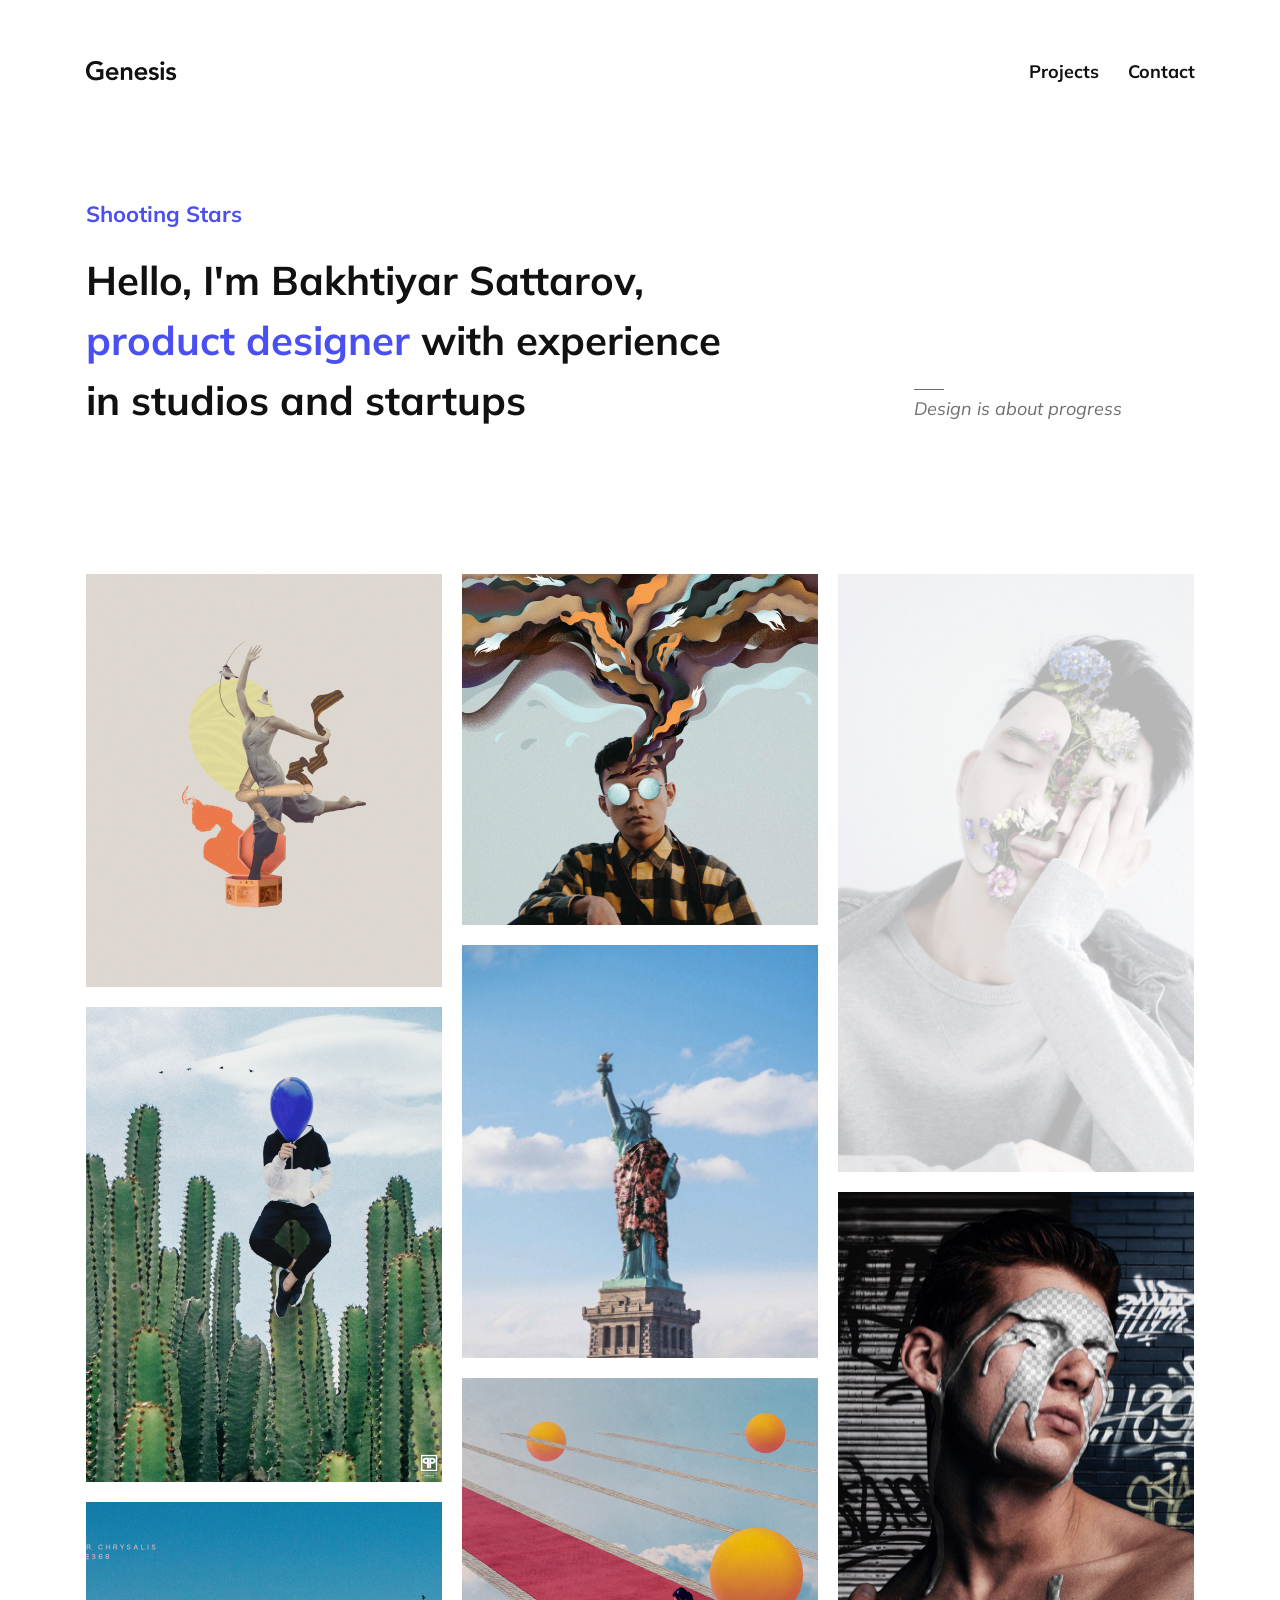
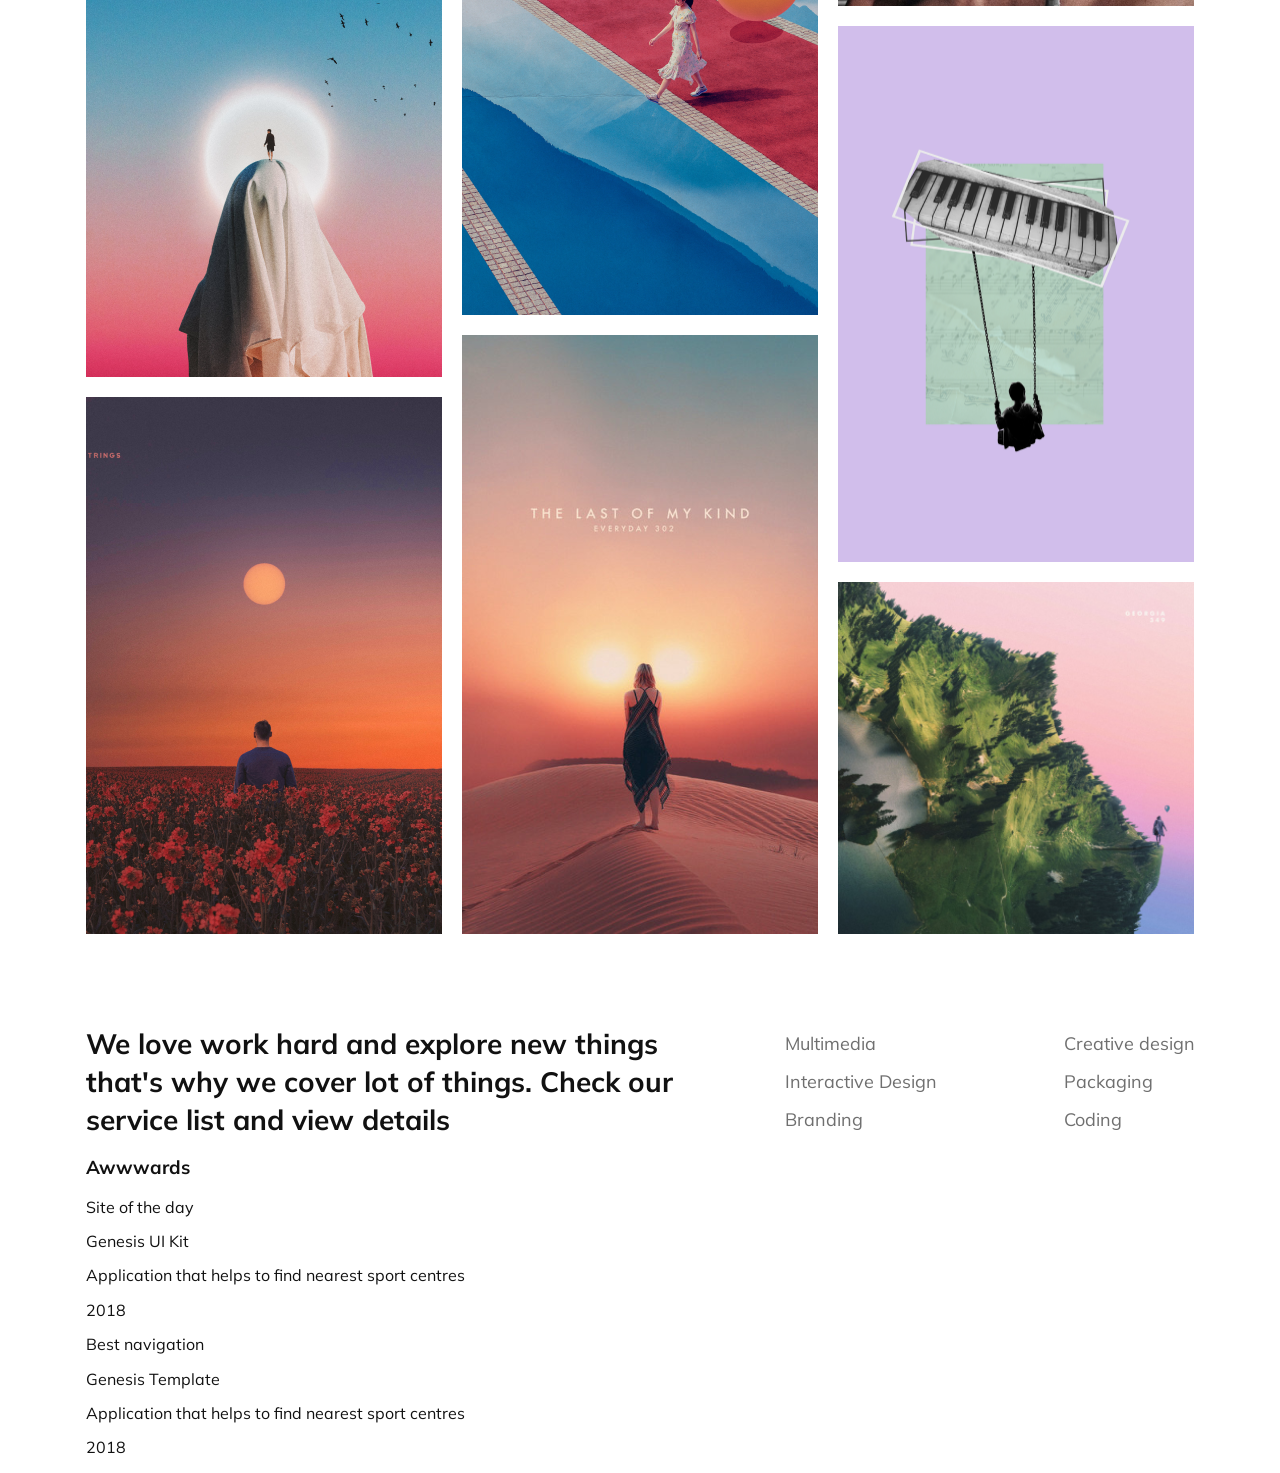
==== commit 4819f368: "html awards section first half" ====
--- a/index.html
+++ b/index.html
@@ -72,6 +72,36 @@
     </ul>
   </div>
 </section>
+
+<section class="awards">
+
+  <div class="awards_block">
+    <h3 class="awards_site">Awwwards</h3>
+    <div class="awards_items">
+      <div class="awards_item">
+        <p class="awards_category">Site of the day</p>
+        <div class="awards_project">
+          <p class="awards_name">Genesis UI Kit</p>
+          <p class="awards_text">Application that helps to find nearest sport centres</p>
+        </div>
+        <p class="awards_year">2018</p>
+      </div>
+      <div class="awards_item">
+        <p class="awards_category">Best navigation</p>
+        <div class="awards_project">
+          <p class="awards_name">Genesis Template</p>
+          <p class="awards_text">Application that helps to find nearest sport centres</p>
+        </div>
+        <p class="awards_year">2018</p>
+      </div>
+    </div>
+  </div>
+
+  
+
+</section>
+
+
 </main>
 
   <footer></footer>
--- a/styles/index.css
+++ b/styles/index.css
@@ -1,2 +1,2 @@
-header{color:#111111}.header{display:-webkit-box;display:-ms-flexbox;display:flex;-webkit-box-pack:justify;-ms-flex-pack:justify;justify-content:space-between;-webkit-box-align:center;-ms-flex-align:center;align-items:center}.header_logo{color:#111111;text-decoration:none;padding-top:61px}.nav_list{display:-webkit-box;display:-ms-flexbox;display:flex;gap:29px;list-style:none;margin:0;padding-top:61px}.nav_link{color:#111111;text-decoration:none;font-size:18px;font-weight:700}.hero{display:-webkit-box;display:-ms-flexbox;display:flex;-webkit-box-pack:justify;-ms-flex-pack:justify;justify-content:space-between;-webkit-box-align:end;-ms-flex-align:end;align-items:flex-end;padding-top:96px}.hero_label{color:#4a4ff2;font-size:22px;font-weight:700}.hero_title{font-size:40px;font-weight:700;line-height:60px;max-width:635px;margin:0}.hero_highlight{color:#4a4ff2}.hero_quote{display:-webkit-box;display:-ms-flexbox;display:flex;-webkit-box-orient:vertical;-webkit-box-direction:normal;-ms-flex-direction:column;flex-direction:column;gap:9px;margin-right:73px;margin-bottom:10px}.hero_line{width:30px;height:1px;background:#111111;opacity:0.6}.hero_quoteText{font-size:18px;font-style:italic;opacity:0.6;margin:0}.grid__position{padding-top:144px}.grid__container{width:100%;height:1960px;display:-ms-grid;display:grid;-ms-grid-columns:1fr 20px 1fr 20px 1fr 20px 1fr 20px 1fr 20px 1fr 20px 1fr 20px 1fr 20px 1fr;grid-template-columns:repeat(9,1fr);-ms-grid-rows:1fr 20px 1fr 20px 1fr 20px 1fr 20px 1fr 20px 1fr 20px 1fr 20px 1fr 20px 1fr 20px 1fr 20px 1fr 20px 1fr 20px 1fr 20px 1fr 20px 1fr 20px 1fr 20px 1fr 20px 1fr 20px 1fr 20px 1fr 20px 1fr 20px 1fr 20px 1fr 20px 1fr 20px 1fr 20px 1fr 20px 1fr 20px 1fr 20px 1fr 20px 1fr 20px 1fr 20px 1fr;grid-template-rows:repeat(32,1fr);grid-gap:20px}.grid__container>:first-child{-ms-grid-row:1;-ms-grid-column:1}.grid__container>:nth-child(2){-ms-grid-row:1;-ms-grid-column:3}.grid__container>:nth-child(3){-ms-grid-row:1;-ms-grid-column:5}.grid__container>:nth-child(4){-ms-grid-row:1;-ms-grid-column:7}.grid__container>:nth-child(5){-ms-grid-row:1;-ms-grid-column:9}.grid__container>:nth-child(6){-ms-grid-row:1;-ms-grid-column:11}.grid__container>:nth-child(7){-ms-grid-row:1;-ms-grid-column:13}.grid__container>:nth-child(8){-ms-grid-row:1;-ms-grid-column:15}.grid__container>:nth-child(9){-ms-grid-row:1;-ms-grid-column:17}.grid__container>:nth-child(10){-ms-grid-row:3;-ms-grid-column:1}.grid__container>:nth-child(11){-ms-grid-row:3;-ms-grid-column:3}.grid__container>:nth-child(12){-ms-grid-row:3;-ms-grid-column:5}.grid__container>:nth-child(13){-ms-grid-row:3;-ms-grid-column:7}.grid__container>:nth-child(14){-ms-grid-row:3;-ms-grid-column:9}.grid__container>:nth-child(15){-ms-grid-row:3;-ms-grid-column:11}.grid__container>:nth-child(16){-ms-grid-row:3;-ms-grid-column:13}.grid__container>:nth-child(17){-ms-grid-row:3;-ms-grid-column:15}.grid__container>:nth-child(18){-ms-grid-row:3;-ms-grid-column:17}.grid__container>:nth-child(19){-ms-grid-row:5;-ms-grid-column:1}.grid__container>:nth-child(20){-ms-grid-row:5;-ms-grid-column:3}.grid__container>:nth-child(21){-ms-grid-row:5;-ms-grid-column:5}.grid__container>:nth-child(22){-ms-grid-row:5;-ms-grid-column:7}.grid__container>:nth-child(23){-ms-grid-row:5;-ms-grid-column:9}.grid__container>:nth-child(24){-ms-grid-row:5;-ms-grid-column:11}.grid__container>:nth-child(25){-ms-grid-row:5;-ms-grid-column:13}.grid__container>:nth-child(26){-ms-grid-row:5;-ms-grid-column:15}.grid__container>:nth-child(27){-ms-grid-row:5;-ms-grid-column:17}.grid__container>:nth-child(28){-ms-grid-row:7;-ms-grid-column:1}.grid__container>:nth-child(29){-ms-grid-row:7;-ms-grid-column:3}.grid__container>:nth-child(30){-ms-grid-row:7;-ms-grid-column:5}.grid__container>:nth-child(31){-ms-grid-row:7;-ms-grid-column:7}.grid__container>:nth-child(32){-ms-grid-row:7;-ms-grid-column:9}.grid__container>:nth-child(33){-ms-grid-row:7;-ms-grid-column:11}.grid__container>:nth-child(34){-ms-grid-row:7;-ms-grid-column:13}.grid__container>:nth-child(35){-ms-grid-row:7;-ms-grid-column:15}.grid__container>:nth-child(36){-ms-grid-row:7;-ms-grid-column:17}.grid__container>:nth-child(37){-ms-grid-row:9;-ms-grid-column:1}.grid__container>:nth-child(38){-ms-grid-row:9;-ms-grid-column:3}.grid__container>:nth-child(39){-ms-grid-row:9;-ms-grid-column:5}.grid__container>:nth-child(40){-ms-grid-row:9;-ms-grid-column:7}.grid__container>:nth-child(41){-ms-grid-row:9;-ms-grid-column:9}.grid__container>:nth-child(42){-ms-grid-row:9;-ms-grid-column:11}.grid__container>:nth-child(43){-ms-grid-row:9;-ms-grid-column:13}.grid__container>:nth-child(44){-ms-grid-row:9;-ms-grid-column:15}.grid__container>:nth-child(45){-ms-grid-row:9;-ms-grid-column:17}.grid__container>:nth-child(46){-ms-grid-row:11;-ms-grid-column:1}.grid__container>:nth-child(47){-ms-grid-row:11;-ms-grid-column:3}.grid__container>:nth-child(48){-ms-grid-row:11;-ms-grid-column:5}.grid__container>:nth-child(49){-ms-grid-row:11;-ms-grid-column:7}.grid__container>:nth-child(50){-ms-grid-row:11;-ms-grid-column:9}.grid__container>:nth-child(51){-ms-grid-row:11;-ms-grid-column:11}.grid__container>:nth-child(52){-ms-grid-row:11;-ms-grid-column:13}.grid__container>:nth-child(53){-ms-grid-row:11;-ms-grid-column:15}.grid__container>:nth-child(54){-ms-grid-row:11;-ms-grid-column:17}.grid__container>:nth-child(55){-ms-grid-row:13;-ms-grid-column:1}.grid__container>:nth-child(56){-ms-grid-row:13;-ms-grid-column:3}.grid__container>:nth-child(57){-ms-grid-row:13;-ms-grid-column:5}.grid__container>:nth-child(58){-ms-grid-row:13;-ms-grid-column:7}.grid__container>:nth-child(59){-ms-grid-row:13;-ms-grid-column:9}.grid__container>:nth-child(60){-ms-grid-row:13;-ms-grid-column:11}.grid__container>:nth-child(61){-ms-grid-row:13;-ms-grid-column:13}.grid__container>:nth-child(62){-ms-grid-row:13;-ms-grid-column:15}.grid__container>:nth-child(63){-ms-grid-row:13;-ms-grid-column:17}.grid__container>:nth-child(64){-ms-grid-row:15;-ms-grid-column:1}.grid__container>:nth-child(65){-ms-grid-row:15;-ms-grid-column:3}.grid__container>:nth-child(66){-ms-grid-row:15;-ms-grid-column:5}.grid__container>:nth-child(67){-ms-grid-row:15;-ms-grid-column:7}.grid__container>:nth-child(68){-ms-grid-row:15;-ms-grid-column:9}.grid__container>:nth-child(69){-ms-grid-row:15;-ms-grid-column:11}.grid__container>:nth-child(70){-ms-grid-row:15;-ms-grid-column:13}.grid__container>:nth-child(71){-ms-grid-row:15;-ms-grid-column:15}.grid__container>:nth-child(72){-ms-grid-row:15;-ms-grid-column:17}.grid__container>:nth-child(73){-ms-grid-row:17;-ms-grid-column:1}.grid__container>:nth-child(74){-ms-grid-row:17;-ms-grid-column:3}.grid__container>:nth-child(75){-ms-grid-row:17;-ms-grid-column:5}.grid__container>:nth-child(76){-ms-grid-row:17;-ms-grid-column:7}.grid__container>:nth-child(77){-ms-grid-row:17;-ms-grid-column:9}.grid__container>:nth-child(78){-ms-grid-row:17;-ms-grid-column:11}.grid__container>:nth-child(79){-ms-grid-row:17;-ms-grid-column:13}.grid__container>:nth-child(80){-ms-grid-row:17;-ms-grid-column:15}.grid__container>:nth-child(81){-ms-grid-row:17;-ms-grid-column:17}.grid__container>:nth-child(82){-ms-grid-row:19;-ms-grid-column:1}.grid__container>:nth-child(83){-ms-grid-row:19;-ms-grid-column:3}.grid__container>:nth-child(84){-ms-grid-row:19;-ms-grid-column:5}.grid__container>:nth-child(85){-ms-grid-row:19;-ms-grid-column:7}.grid__container>:nth-child(86){-ms-grid-row:19;-ms-grid-column:9}.grid__container>:nth-child(87){-ms-grid-row:19;-ms-grid-column:11}.grid__container>:nth-child(88){-ms-grid-row:19;-ms-grid-column:13}.grid__container>:nth-child(89){-ms-grid-row:19;-ms-grid-column:15}.grid__container>:nth-child(90){-ms-grid-row:19;-ms-grid-column:17}.grid__container>:nth-child(91){-ms-grid-row:21;-ms-grid-column:1}.grid__container>:nth-child(92){-ms-grid-row:21;-ms-grid-column:3}.grid__container>:nth-child(93){-ms-grid-row:21;-ms-grid-column:5}.grid__container>:nth-child(94){-ms-grid-row:21;-ms-grid-column:7}.grid__container>:nth-child(95){-ms-grid-row:21;-ms-grid-column:9}.grid__container>:nth-child(96){-ms-grid-row:21;-ms-grid-column:11}.grid__container>:nth-child(97){-ms-grid-row:21;-ms-grid-column:13}.grid__container>:nth-child(98){-ms-grid-row:21;-ms-grid-column:15}.grid__container>:nth-child(99){-ms-grid-row:21;-ms-grid-column:17}.grid__container>:nth-child(100){-ms-grid-row:23;-ms-grid-column:1}.grid__container>:nth-child(101){-ms-grid-row:23;-ms-grid-column:3}.grid__container>:nth-child(102){-ms-grid-row:23;-ms-grid-column:5}.grid__container>:nth-child(103){-ms-grid-row:23;-ms-grid-column:7}.grid__container>:nth-child(104){-ms-grid-row:23;-ms-grid-column:9}.grid__container>:nth-child(105){-ms-grid-row:23;-ms-grid-column:11}.grid__container>:nth-child(106){-ms-grid-row:23;-ms-grid-column:13}.grid__container>:nth-child(107){-ms-grid-row:23;-ms-grid-column:15}.grid__container>:nth-child(108){-ms-grid-row:23;-ms-grid-column:17}.grid__container>:nth-child(109){-ms-grid-row:25;-ms-grid-column:1}.grid__container>:nth-child(110){-ms-grid-row:25;-ms-grid-column:3}.grid__container>:nth-child(111){-ms-grid-row:25;-ms-grid-column:5}.grid__container>:nth-child(112){-ms-grid-row:25;-ms-grid-column:7}.grid__container>:nth-child(113){-ms-grid-row:25;-ms-grid-column:9}.grid__container>:nth-child(114){-ms-grid-row:25;-ms-grid-column:11}.grid__container>:nth-child(115){-ms-grid-row:25;-ms-grid-column:13}.grid__container>:nth-child(116){-ms-grid-row:25;-ms-grid-column:15}.grid__container>:nth-child(117){-ms-grid-row:25;-ms-grid-column:17}.grid__container>:nth-child(118){-ms-grid-row:27;-ms-grid-column:1}.grid__container>:nth-child(119){-ms-grid-row:27;-ms-grid-column:3}.grid__container>:nth-child(120){-ms-grid-row:27;-ms-grid-column:5}.grid__container>:nth-child(121){-ms-grid-row:27;-ms-grid-column:7}.grid__container>:nth-child(122){-ms-grid-row:27;-ms-grid-column:9}.grid__container>:nth-child(123){-ms-grid-row:27;-ms-grid-column:11}.grid__container>:nth-child(124){-ms-grid-row:27;-ms-grid-column:13}.grid__container>:nth-child(125){-ms-grid-row:27;-ms-grid-column:15}.grid__container>:nth-child(126){-ms-grid-row:27;-ms-grid-column:17}.grid__container>:nth-child(127){-ms-grid-row:29;-ms-grid-column:1}.grid__container>:nth-child(128){-ms-grid-row:29;-ms-grid-column:3}.grid__container>:nth-child(129){-ms-grid-row:29;-ms-grid-column:5}.grid__container>:nth-child(130){-ms-grid-row:29;-ms-grid-column:7}.grid__container>:nth-child(131){-ms-grid-row:29;-ms-grid-column:9}.grid__container>:nth-child(132){-ms-grid-row:29;-ms-grid-column:11}.grid__container>:nth-child(133){-ms-grid-row:29;-ms-grid-column:13}.grid__container>:nth-child(134){-ms-grid-row:29;-ms-grid-column:15}.grid__container>:nth-child(135){-ms-grid-row:29;-ms-grid-column:17}.grid__container>:nth-child(136){-ms-grid-row:31;-ms-grid-column:1}.grid__container>:nth-child(137){-ms-grid-row:31;-ms-grid-column:3}.grid__container>:nth-child(138){-ms-grid-row:31;-ms-grid-column:5}.grid__container>:nth-child(139){-ms-grid-row:31;-ms-grid-column:7}.grid__container>:nth-child(140){-ms-grid-row:31;-ms-grid-column:9}.grid__container>:nth-child(141){-ms-grid-row:31;-ms-grid-column:11}.grid__container>:nth-child(142){-ms-grid-row:31;-ms-grid-column:13}.grid__container>:nth-child(143){-ms-grid-row:31;-ms-grid-column:15}.grid__container>:nth-child(144){-ms-grid-row:31;-ms-grid-column:17}.grid__container>:nth-child(145){-ms-grid-row:33;-ms-grid-column:1}.grid__container>:nth-child(146){-ms-grid-row:33;-ms-grid-column:3}.grid__container>:nth-child(147){-ms-grid-row:33;-ms-grid-column:5}.grid__container>:nth-child(148){-ms-grid-row:33;-ms-grid-column:7}.grid__container>:nth-child(149){-ms-grid-row:33;-ms-grid-column:9}.grid__container>:nth-child(150){-ms-grid-row:33;-ms-grid-column:11}.grid__container>:nth-child(151){-ms-grid-row:33;-ms-grid-column:13}.grid__container>:nth-child(152){-ms-grid-row:33;-ms-grid-column:15}.grid__container>:nth-child(153){-ms-grid-row:33;-ms-grid-column:17}.grid__container>:nth-child(154){-ms-grid-row:35;-ms-grid-column:1}.grid__container>:nth-child(155){-ms-grid-row:35;-ms-grid-column:3}.grid__container>:nth-child(156){-ms-grid-row:35;-ms-grid-column:5}.grid__container>:nth-child(157){-ms-grid-row:35;-ms-grid-column:7}.grid__container>:nth-child(158){-ms-grid-row:35;-ms-grid-column:9}.grid__container>:nth-child(159){-ms-grid-row:35;-ms-grid-column:11}.grid__container>:nth-child(160){-ms-grid-row:35;-ms-grid-column:13}.grid__container>:nth-child(161){-ms-grid-row:35;-ms-grid-column:15}.grid__container>:nth-child(162){-ms-grid-row:35;-ms-grid-column:17}.grid__container>:nth-child(163){-ms-grid-row:37;-ms-grid-column:1}.grid__container>:nth-child(164){-ms-grid-row:37;-ms-grid-column:3}.grid__container>:nth-child(165){-ms-grid-row:37;-ms-grid-column:5}.grid__container>:nth-child(166){-ms-grid-row:37;-ms-grid-column:7}.grid__container>:nth-child(167){-ms-grid-row:37;-ms-grid-column:9}.grid__container>:nth-child(168){-ms-grid-row:37;-ms-grid-column:11}.grid__container>:nth-child(169){-ms-grid-row:37;-ms-grid-column:13}.grid__container>:nth-child(170){-ms-grid-row:37;-ms-grid-column:15}.grid__container>:nth-child(171){-ms-grid-row:37;-ms-grid-column:17}.grid__container>:nth-child(172){-ms-grid-row:39;-ms-grid-column:1}.grid__container>:nth-child(173){-ms-grid-row:39;-ms-grid-column:3}.grid__container>:nth-child(174){-ms-grid-row:39;-ms-grid-column:5}.grid__container>:nth-child(175){-ms-grid-row:39;-ms-grid-column:7}.grid__container>:nth-child(176){-ms-grid-row:39;-ms-grid-column:9}.grid__container>:nth-child(177){-ms-grid-row:39;-ms-grid-column:11}.grid__container>:nth-child(178){-ms-grid-row:39;-ms-grid-column:13}.grid__container>:nth-child(179){-ms-grid-row:39;-ms-grid-column:15}.grid__container>:nth-child(180){-ms-grid-row:39;-ms-grid-column:17}.grid__container>:nth-child(181){-ms-grid-row:41;-ms-grid-column:1}.grid__container>:nth-child(182){-ms-grid-row:41;-ms-grid-column:3}.grid__container>:nth-child(183){-ms-grid-row:41;-ms-grid-column:5}.grid__container>:nth-child(184){-ms-grid-row:41;-ms-grid-column:7}.grid__container>:nth-child(185){-ms-grid-row:41;-ms-grid-column:9}.grid__container>:nth-child(186){-ms-grid-row:41;-ms-grid-column:11}.grid__container>:nth-child(187){-ms-grid-row:41;-ms-grid-column:13}.grid__container>:nth-child(188){-ms-grid-row:41;-ms-grid-column:15}.grid__container>:nth-child(189){-ms-grid-row:41;-ms-grid-column:17}.grid__container>:nth-child(190){-ms-grid-row:43;-ms-grid-column:1}.grid__container>:nth-child(191){-ms-grid-row:43;-ms-grid-column:3}.grid__container>:nth-child(192){-ms-grid-row:43;-ms-grid-column:5}.grid__container>:nth-child(193){-ms-grid-row:43;-ms-grid-column:7}.grid__container>:nth-child(194){-ms-grid-row:43;-ms-grid-column:9}.grid__container>:nth-child(195){-ms-grid-row:43;-ms-grid-column:11}.grid__container>:nth-child(196){-ms-grid-row:43;-ms-grid-column:13}.grid__container>:nth-child(197){-ms-grid-row:43;-ms-grid-column:15}.grid__container>:nth-child(198){-ms-grid-row:43;-ms-grid-column:17}.grid__container>:nth-child(199){-ms-grid-row:45;-ms-grid-column:1}.grid__container>:nth-child(200){-ms-grid-row:45;-ms-grid-column:3}.grid__container>:nth-child(201){-ms-grid-row:45;-ms-grid-column:5}.grid__container>:nth-child(202){-ms-grid-row:45;-ms-grid-column:7}.grid__container>:nth-child(203){-ms-grid-row:45;-ms-grid-column:9}.grid__container>:nth-child(204){-ms-grid-row:45;-ms-grid-column:11}.grid__container>:nth-child(205){-ms-grid-row:45;-ms-grid-column:13}.grid__container>:nth-child(206){-ms-grid-row:45;-ms-grid-column:15}.grid__container>:nth-child(207){-ms-grid-row:45;-ms-grid-column:17}.grid__container>:nth-child(208){-ms-grid-row:47;-ms-grid-column:1}.grid__container>:nth-child(209){-ms-grid-row:47;-ms-grid-column:3}.grid__container>:nth-child(210){-ms-grid-row:47;-ms-grid-column:5}.grid__container>:nth-child(211){-ms-grid-row:47;-ms-grid-column:7}.grid__container>:nth-child(212){-ms-grid-row:47;-ms-grid-column:9}.grid__container>:nth-child(213){-ms-grid-row:47;-ms-grid-column:11}.grid__container>:nth-child(214){-ms-grid-row:47;-ms-grid-column:13}.grid__container>:nth-child(215){-ms-grid-row:47;-ms-grid-column:15}.grid__container>:nth-child(216){-ms-grid-row:47;-ms-grid-column:17}.grid__container>:nth-child(217){-ms-grid-row:49;-ms-grid-column:1}.grid__container>:nth-child(218){-ms-grid-row:49;-ms-grid-column:3}.grid__container>:nth-child(219){-ms-grid-row:49;-ms-grid-column:5}.grid__container>:nth-child(220){-ms-grid-row:49;-ms-grid-column:7}.grid__container>:nth-child(221){-ms-grid-row:49;-ms-grid-column:9}.grid__container>:nth-child(222){-ms-grid-row:49;-ms-grid-column:11}.grid__container>:nth-child(223){-ms-grid-row:49;-ms-grid-column:13}.grid__container>:nth-child(224){-ms-grid-row:49;-ms-grid-column:15}.grid__container>:nth-child(225){-ms-grid-row:49;-ms-grid-column:17}.grid__container>:nth-child(226){-ms-grid-row:51;-ms-grid-column:1}.grid__container>:nth-child(227){-ms-grid-row:51;-ms-grid-column:3}.grid__container>:nth-child(228){-ms-grid-row:51;-ms-grid-column:5}.grid__container>:nth-child(229){-ms-grid-row:51;-ms-grid-column:7}.grid__container>:nth-child(230){-ms-grid-row:51;-ms-grid-column:9}.grid__container>:nth-child(231){-ms-grid-row:51;-ms-grid-column:11}.grid__container>:nth-child(232){-ms-grid-row:51;-ms-grid-column:13}.grid__container>:nth-child(233){-ms-grid-row:51;-ms-grid-column:15}.grid__container>:nth-child(234){-ms-grid-row:51;-ms-grid-column:17}.grid__container>:nth-child(235){-ms-grid-row:53;-ms-grid-column:1}.grid__container>:nth-child(236){-ms-grid-row:53;-ms-grid-column:3}.grid__container>:nth-child(237){-ms-grid-row:53;-ms-grid-column:5}.grid__container>:nth-child(238){-ms-grid-row:53;-ms-grid-column:7}.grid__container>:nth-child(239){-ms-grid-row:53;-ms-grid-column:9}.grid__container>:nth-child(240){-ms-grid-row:53;-ms-grid-column:11}.grid__container>:nth-child(241){-ms-grid-row:53;-ms-grid-column:13}.grid__container>:nth-child(242){-ms-grid-row:53;-ms-grid-column:15}.grid__container>:nth-child(243){-ms-grid-row:53;-ms-grid-column:17}.grid__container>:nth-child(244){-ms-grid-row:55;-ms-grid-column:1}.grid__container>:nth-child(245){-ms-grid-row:55;-ms-grid-column:3}.grid__container>:nth-child(246){-ms-grid-row:55;-ms-grid-column:5}.grid__container>:nth-child(247){-ms-grid-row:55;-ms-grid-column:7}.grid__container>:nth-child(248){-ms-grid-row:55;-ms-grid-column:9}.grid__container>:nth-child(249){-ms-grid-row:55;-ms-grid-column:11}.grid__container>:nth-child(250){-ms-grid-row:55;-ms-grid-column:13}.grid__container>:nth-child(251){-ms-grid-row:55;-ms-grid-column:15}.grid__container>:nth-child(252){-ms-grid-row:55;-ms-grid-column:17}.grid__container>:nth-child(253){-ms-grid-row:57;-ms-grid-column:1}.grid__container>:nth-child(254){-ms-grid-row:57;-ms-grid-column:3}.grid__container>:nth-child(255){-ms-grid-row:57;-ms-grid-column:5}.grid__container>:nth-child(256){-ms-grid-row:57;-ms-grid-column:7}.grid__container>:nth-child(257){-ms-grid-row:57;-ms-grid-column:9}.grid__container>:nth-child(258){-ms-grid-row:57;-ms-grid-column:11}.grid__container>:nth-child(259){-ms-grid-row:57;-ms-grid-column:13}.grid__container>:nth-child(260){-ms-grid-row:57;-ms-grid-column:15}.grid__container>:nth-child(261){-ms-grid-row:57;-ms-grid-column:17}.grid__container>:nth-child(262){-ms-grid-row:59;-ms-grid-column:1}.grid__container>:nth-child(263){-ms-grid-row:59;-ms-grid-column:3}.grid__container>:nth-child(264){-ms-grid-row:59;-ms-grid-column:5}.grid__container>:nth-child(265){-ms-grid-row:59;-ms-grid-column:7}.grid__container>:nth-child(266){-ms-grid-row:59;-ms-grid-column:9}.grid__container>:nth-child(267){-ms-grid-row:59;-ms-grid-column:11}.grid__container>:nth-child(268){-ms-grid-row:59;-ms-grid-column:13}.grid__container>:nth-child(269){-ms-grid-row:59;-ms-grid-column:15}.grid__container>:nth-child(270){-ms-grid-row:59;-ms-grid-column:17}.grid__container>:nth-child(271){-ms-grid-row:61;-ms-grid-column:1}.grid__container>:nth-child(272){-ms-grid-row:61;-ms-grid-column:3}.grid__container>:nth-child(273){-ms-grid-row:61;-ms-grid-column:5}.grid__container>:nth-child(274){-ms-grid-row:61;-ms-grid-column:7}.grid__container>:nth-child(275){-ms-grid-row:61;-ms-grid-column:9}.grid__container>:nth-child(276){-ms-grid-row:61;-ms-grid-column:11}.grid__container>:nth-child(277){-ms-grid-row:61;-ms-grid-column:13}.grid__container>:nth-child(278){-ms-grid-row:61;-ms-grid-column:15}.grid__container>:nth-child(279){-ms-grid-row:61;-ms-grid-column:17}.grid__container>:nth-child(280){-ms-grid-row:63;-ms-grid-column:1}.grid__container>:nth-child(281){-ms-grid-row:63;-ms-grid-column:3}.grid__container>:nth-child(282){-ms-grid-row:63;-ms-grid-column:5}.grid__container>:nth-child(283){-ms-grid-row:63;-ms-grid-column:7}.grid__container>:nth-child(284){-ms-grid-row:63;-ms-grid-column:9}.grid__container>:nth-child(285){-ms-grid-row:63;-ms-grid-column:11}.grid__container>:nth-child(286){-ms-grid-row:63;-ms-grid-column:13}.grid__container>:nth-child(287){-ms-grid-row:63;-ms-grid-column:15}.grid__container>:nth-child(288){-ms-grid-row:63;-ms-grid-column:17}.grid__container img{width:100%;height:100%;-o-object-fit:cover;object-fit:cover}.grid__image-one{-ms-grid-row:1;-ms-grid-row-span:7;grid-row:1/8}.grid__image-two{-ms-grid-row:1;-ms-grid-row-span:6;grid-row:1/7}.grid__image-three{-ms-grid-row:1;-ms-grid-row-span:10;grid-row:1/11}.grid__image-four{-ms-grid-row:8;-ms-grid-row-span:8;grid-row:8/16}.grid__image-five{-ms-grid-row:7;-ms-grid-row-span:7;grid-row:7/14}.grid__image-six{-ms-grid-row:11;-ms-grid-row-span:7;grid-row:11/18}.grid__image-seven{-ms-grid-row:16;-ms-grid-row-span:8;grid-row:16/24}.grid__image-eight{-ms-grid-row:14;-ms-grid-row-span:9;grid-row:14/23}.grid__image-nine{-ms-grid-row:18;-ms-grid-row-span:9;grid-row:18/27}.grid__image-ten{-ms-grid-row:24;-ms-grid-row-span:9;grid-row:24/33}.grid__image-eleven{-ms-grid-row:23;-ms-grid-row-span:10;grid-row:23/33}.grid__image-twelve{-ms-grid-row:27;-ms-grid-row-span:6;grid-row:27/33}.column-left{-ms-grid-column:1;-ms-grid-column-span:3;grid-column:1/4}.column-middle{-ms-grid-column:4;-ms-grid-column-span:3;grid-column:4/7}.column-right{-ms-grid-column:7;-ms-grid-column-span:3;grid-column:7/10}body{font-family:"Mulish",sans-serif;color:#111111;max-width:1109px;margin:0 auto}
+header{color:#111111}.header{display:-webkit-box;display:-ms-flexbox;display:flex;-webkit-box-pack:justify;-ms-flex-pack:justify;justify-content:space-between;-webkit-box-align:center;-ms-flex-align:center;align-items:center}.header_logo{color:#111111;text-decoration:none;padding-top:61px}.nav_list{display:-webkit-box;display:-ms-flexbox;display:flex;gap:29px;list-style:none;margin:0;padding-top:61px}.nav_link{color:#111111;text-decoration:none;font-size:18px;font-weight:700}.hero{display:-webkit-box;display:-ms-flexbox;display:flex;-webkit-box-pack:justify;-ms-flex-pack:justify;justify-content:space-between;-webkit-box-align:end;-ms-flex-align:end;align-items:flex-end;padding-top:96px}.hero_label{color:#4a4ff2;font-size:22px;font-weight:700}.hero_title{font-size:40px;font-weight:700;line-height:60px;max-width:635px;margin:0}.hero_highlight{color:#4a4ff2}.hero_quote{display:-webkit-box;display:-ms-flexbox;display:flex;-webkit-box-orient:vertical;-webkit-box-direction:normal;-ms-flex-direction:column;flex-direction:column;gap:9px;margin-right:73px;margin-bottom:10px}.hero_line{width:30px;height:1px;background:#111111;opacity:0.6}.hero_quoteText{font-size:18px;font-style:italic;opacity:0.6;margin:0}.grid__position{padding-top:144px}.grid__container{width:100%;height:1960px;display:-ms-grid;display:grid;-ms-grid-columns:1fr 20px 1fr 20px 1fr 20px 1fr 20px 1fr 20px 1fr 20px 1fr 20px 1fr 20px 1fr;grid-template-columns:repeat(9,1fr);-ms-grid-rows:1fr 20px 1fr 20px 1fr 20px 1fr 20px 1fr 20px 1fr 20px 1fr 20px 1fr 20px 1fr 20px 1fr 20px 1fr 20px 1fr 20px 1fr 20px 1fr 20px 1fr 20px 1fr 20px 1fr 20px 1fr 20px 1fr 20px 1fr 20px 1fr 20px 1fr 20px 1fr 20px 1fr 20px 1fr 20px 1fr 20px 1fr 20px 1fr 20px 1fr 20px 1fr 20px 1fr 20px 1fr;grid-template-rows:repeat(32,1fr);grid-gap:20px}.grid__container>:first-child{-ms-grid-row:1;-ms-grid-column:1}.grid__container>:nth-child(2){-ms-grid-row:1;-ms-grid-column:3}.grid__container>:nth-child(3){-ms-grid-row:1;-ms-grid-column:5}.grid__container>:nth-child(4){-ms-grid-row:1;-ms-grid-column:7}.grid__container>:nth-child(5){-ms-grid-row:1;-ms-grid-column:9}.grid__container>:nth-child(6){-ms-grid-row:1;-ms-grid-column:11}.grid__container>:nth-child(7){-ms-grid-row:1;-ms-grid-column:13}.grid__container>:nth-child(8){-ms-grid-row:1;-ms-grid-column:15}.grid__container>:nth-child(9){-ms-grid-row:1;-ms-grid-column:17}.grid__container>:nth-child(10){-ms-grid-row:3;-ms-grid-column:1}.grid__container>:nth-child(11){-ms-grid-row:3;-ms-grid-column:3}.grid__container>:nth-child(12){-ms-grid-row:3;-ms-grid-column:5}.grid__container>:nth-child(13){-ms-grid-row:3;-ms-grid-column:7}.grid__container>:nth-child(14){-ms-grid-row:3;-ms-grid-column:9}.grid__container>:nth-child(15){-ms-grid-row:3;-ms-grid-column:11}.grid__container>:nth-child(16){-ms-grid-row:3;-ms-grid-column:13}.grid__container>:nth-child(17){-ms-grid-row:3;-ms-grid-column:15}.grid__container>:nth-child(18){-ms-grid-row:3;-ms-grid-column:17}.grid__container>:nth-child(19){-ms-grid-row:5;-ms-grid-column:1}.grid__container>:nth-child(20){-ms-grid-row:5;-ms-grid-column:3}.grid__container>:nth-child(21){-ms-grid-row:5;-ms-grid-column:5}.grid__container>:nth-child(22){-ms-grid-row:5;-ms-grid-column:7}.grid__container>:nth-child(23){-ms-grid-row:5;-ms-grid-column:9}.grid__container>:nth-child(24){-ms-grid-row:5;-ms-grid-column:11}.grid__container>:nth-child(25){-ms-grid-row:5;-ms-grid-column:13}.grid__container>:nth-child(26){-ms-grid-row:5;-ms-grid-column:15}.grid__container>:nth-child(27){-ms-grid-row:5;-ms-grid-column:17}.grid__container>:nth-child(28){-ms-grid-row:7;-ms-grid-column:1}.grid__container>:nth-child(29){-ms-grid-row:7;-ms-grid-column:3}.grid__container>:nth-child(30){-ms-grid-row:7;-ms-grid-column:5}.grid__container>:nth-child(31){-ms-grid-row:7;-ms-grid-column:7}.grid__container>:nth-child(32){-ms-grid-row:7;-ms-grid-column:9}.grid__container>:nth-child(33){-ms-grid-row:7;-ms-grid-column:11}.grid__container>:nth-child(34){-ms-grid-row:7;-ms-grid-column:13}.grid__container>:nth-child(35){-ms-grid-row:7;-ms-grid-column:15}.grid__container>:nth-child(36){-ms-grid-row:7;-ms-grid-column:17}.grid__container>:nth-child(37){-ms-grid-row:9;-ms-grid-column:1}.grid__container>:nth-child(38){-ms-grid-row:9;-ms-grid-column:3}.grid__container>:nth-child(39){-ms-grid-row:9;-ms-grid-column:5}.grid__container>:nth-child(40){-ms-grid-row:9;-ms-grid-column:7}.grid__container>:nth-child(41){-ms-grid-row:9;-ms-grid-column:9}.grid__container>:nth-child(42){-ms-grid-row:9;-ms-grid-column:11}.grid__container>:nth-child(43){-ms-grid-row:9;-ms-grid-column:13}.grid__container>:nth-child(44){-ms-grid-row:9;-ms-grid-column:15}.grid__container>:nth-child(45){-ms-grid-row:9;-ms-grid-column:17}.grid__container>:nth-child(46){-ms-grid-row:11;-ms-grid-column:1}.grid__container>:nth-child(47){-ms-grid-row:11;-ms-grid-column:3}.grid__container>:nth-child(48){-ms-grid-row:11;-ms-grid-column:5}.grid__container>:nth-child(49){-ms-grid-row:11;-ms-grid-column:7}.grid__container>:nth-child(50){-ms-grid-row:11;-ms-grid-column:9}.grid__container>:nth-child(51){-ms-grid-row:11;-ms-grid-column:11}.grid__container>:nth-child(52){-ms-grid-row:11;-ms-grid-column:13}.grid__container>:nth-child(53){-ms-grid-row:11;-ms-grid-column:15}.grid__container>:nth-child(54){-ms-grid-row:11;-ms-grid-column:17}.grid__container>:nth-child(55){-ms-grid-row:13;-ms-grid-column:1}.grid__container>:nth-child(56){-ms-grid-row:13;-ms-grid-column:3}.grid__container>:nth-child(57){-ms-grid-row:13;-ms-grid-column:5}.grid__container>:nth-child(58){-ms-grid-row:13;-ms-grid-column:7}.grid__container>:nth-child(59){-ms-grid-row:13;-ms-grid-column:9}.grid__container>:nth-child(60){-ms-grid-row:13;-ms-grid-column:11}.grid__container>:nth-child(61){-ms-grid-row:13;-ms-grid-column:13}.grid__container>:nth-child(62){-ms-grid-row:13;-ms-grid-column:15}.grid__container>:nth-child(63){-ms-grid-row:13;-ms-grid-column:17}.grid__container>:nth-child(64){-ms-grid-row:15;-ms-grid-column:1}.grid__container>:nth-child(65){-ms-grid-row:15;-ms-grid-column:3}.grid__container>:nth-child(66){-ms-grid-row:15;-ms-grid-column:5}.grid__container>:nth-child(67){-ms-grid-row:15;-ms-grid-column:7}.grid__container>:nth-child(68){-ms-grid-row:15;-ms-grid-column:9}.grid__container>:nth-child(69){-ms-grid-row:15;-ms-grid-column:11}.grid__container>:nth-child(70){-ms-grid-row:15;-ms-grid-column:13}.grid__container>:nth-child(71){-ms-grid-row:15;-ms-grid-column:15}.grid__container>:nth-child(72){-ms-grid-row:15;-ms-grid-column:17}.grid__container>:nth-child(73){-ms-grid-row:17;-ms-grid-column:1}.grid__container>:nth-child(74){-ms-grid-row:17;-ms-grid-column:3}.grid__container>:nth-child(75){-ms-grid-row:17;-ms-grid-column:5}.grid__container>:nth-child(76){-ms-grid-row:17;-ms-grid-column:7}.grid__container>:nth-child(77){-ms-grid-row:17;-ms-grid-column:9}.grid__container>:nth-child(78){-ms-grid-row:17;-ms-grid-column:11}.grid__container>:nth-child(79){-ms-grid-row:17;-ms-grid-column:13}.grid__container>:nth-child(80){-ms-grid-row:17;-ms-grid-column:15}.grid__container>:nth-child(81){-ms-grid-row:17;-ms-grid-column:17}.grid__container>:nth-child(82){-ms-grid-row:19;-ms-grid-column:1}.grid__container>:nth-child(83){-ms-grid-row:19;-ms-grid-column:3}.grid__container>:nth-child(84){-ms-grid-row:19;-ms-grid-column:5}.grid__container>:nth-child(85){-ms-grid-row:19;-ms-grid-column:7}.grid__container>:nth-child(86){-ms-grid-row:19;-ms-grid-column:9}.grid__container>:nth-child(87){-ms-grid-row:19;-ms-grid-column:11}.grid__container>:nth-child(88){-ms-grid-row:19;-ms-grid-column:13}.grid__container>:nth-child(89){-ms-grid-row:19;-ms-grid-column:15}.grid__container>:nth-child(90){-ms-grid-row:19;-ms-grid-column:17}.grid__container>:nth-child(91){-ms-grid-row:21;-ms-grid-column:1}.grid__container>:nth-child(92){-ms-grid-row:21;-ms-grid-column:3}.grid__container>:nth-child(93){-ms-grid-row:21;-ms-grid-column:5}.grid__container>:nth-child(94){-ms-grid-row:21;-ms-grid-column:7}.grid__container>:nth-child(95){-ms-grid-row:21;-ms-grid-column:9}.grid__container>:nth-child(96){-ms-grid-row:21;-ms-grid-column:11}.grid__container>:nth-child(97){-ms-grid-row:21;-ms-grid-column:13}.grid__container>:nth-child(98){-ms-grid-row:21;-ms-grid-column:15}.grid__container>:nth-child(99){-ms-grid-row:21;-ms-grid-column:17}.grid__container>:nth-child(100){-ms-grid-row:23;-ms-grid-column:1}.grid__container>:nth-child(101){-ms-grid-row:23;-ms-grid-column:3}.grid__container>:nth-child(102){-ms-grid-row:23;-ms-grid-column:5}.grid__container>:nth-child(103){-ms-grid-row:23;-ms-grid-column:7}.grid__container>:nth-child(104){-ms-grid-row:23;-ms-grid-column:9}.grid__container>:nth-child(105){-ms-grid-row:23;-ms-grid-column:11}.grid__container>:nth-child(106){-ms-grid-row:23;-ms-grid-column:13}.grid__container>:nth-child(107){-ms-grid-row:23;-ms-grid-column:15}.grid__container>:nth-child(108){-ms-grid-row:23;-ms-grid-column:17}.grid__container>:nth-child(109){-ms-grid-row:25;-ms-grid-column:1}.grid__container>:nth-child(110){-ms-grid-row:25;-ms-grid-column:3}.grid__container>:nth-child(111){-ms-grid-row:25;-ms-grid-column:5}.grid__container>:nth-child(112){-ms-grid-row:25;-ms-grid-column:7}.grid__container>:nth-child(113){-ms-grid-row:25;-ms-grid-column:9}.grid__container>:nth-child(114){-ms-grid-row:25;-ms-grid-column:11}.grid__container>:nth-child(115){-ms-grid-row:25;-ms-grid-column:13}.grid__container>:nth-child(116){-ms-grid-row:25;-ms-grid-column:15}.grid__container>:nth-child(117){-ms-grid-row:25;-ms-grid-column:17}.grid__container>:nth-child(118){-ms-grid-row:27;-ms-grid-column:1}.grid__container>:nth-child(119){-ms-grid-row:27;-ms-grid-column:3}.grid__container>:nth-child(120){-ms-grid-row:27;-ms-grid-column:5}.grid__container>:nth-child(121){-ms-grid-row:27;-ms-grid-column:7}.grid__container>:nth-child(122){-ms-grid-row:27;-ms-grid-column:9}.grid__container>:nth-child(123){-ms-grid-row:27;-ms-grid-column:11}.grid__container>:nth-child(124){-ms-grid-row:27;-ms-grid-column:13}.grid__container>:nth-child(125){-ms-grid-row:27;-ms-grid-column:15}.grid__container>:nth-child(126){-ms-grid-row:27;-ms-grid-column:17}.grid__container>:nth-child(127){-ms-grid-row:29;-ms-grid-column:1}.grid__container>:nth-child(128){-ms-grid-row:29;-ms-grid-column:3}.grid__container>:nth-child(129){-ms-grid-row:29;-ms-grid-column:5}.grid__container>:nth-child(130){-ms-grid-row:29;-ms-grid-column:7}.grid__container>:nth-child(131){-ms-grid-row:29;-ms-grid-column:9}.grid__container>:nth-child(132){-ms-grid-row:29;-ms-grid-column:11}.grid__container>:nth-child(133){-ms-grid-row:29;-ms-grid-column:13}.grid__container>:nth-child(134){-ms-grid-row:29;-ms-grid-column:15}.grid__container>:nth-child(135){-ms-grid-row:29;-ms-grid-column:17}.grid__container>:nth-child(136){-ms-grid-row:31;-ms-grid-column:1}.grid__container>:nth-child(137){-ms-grid-row:31;-ms-grid-column:3}.grid__container>:nth-child(138){-ms-grid-row:31;-ms-grid-column:5}.grid__container>:nth-child(139){-ms-grid-row:31;-ms-grid-column:7}.grid__container>:nth-child(140){-ms-grid-row:31;-ms-grid-column:9}.grid__container>:nth-child(141){-ms-grid-row:31;-ms-grid-column:11}.grid__container>:nth-child(142){-ms-grid-row:31;-ms-grid-column:13}.grid__container>:nth-child(143){-ms-grid-row:31;-ms-grid-column:15}.grid__container>:nth-child(144){-ms-grid-row:31;-ms-grid-column:17}.grid__container>:nth-child(145){-ms-grid-row:33;-ms-grid-column:1}.grid__container>:nth-child(146){-ms-grid-row:33;-ms-grid-column:3}.grid__container>:nth-child(147){-ms-grid-row:33;-ms-grid-column:5}.grid__container>:nth-child(148){-ms-grid-row:33;-ms-grid-column:7}.grid__container>:nth-child(149){-ms-grid-row:33;-ms-grid-column:9}.grid__container>:nth-child(150){-ms-grid-row:33;-ms-grid-column:11}.grid__container>:nth-child(151){-ms-grid-row:33;-ms-grid-column:13}.grid__container>:nth-child(152){-ms-grid-row:33;-ms-grid-column:15}.grid__container>:nth-child(153){-ms-grid-row:33;-ms-grid-column:17}.grid__container>:nth-child(154){-ms-grid-row:35;-ms-grid-column:1}.grid__container>:nth-child(155){-ms-grid-row:35;-ms-grid-column:3}.grid__container>:nth-child(156){-ms-grid-row:35;-ms-grid-column:5}.grid__container>:nth-child(157){-ms-grid-row:35;-ms-grid-column:7}.grid__container>:nth-child(158){-ms-grid-row:35;-ms-grid-column:9}.grid__container>:nth-child(159){-ms-grid-row:35;-ms-grid-column:11}.grid__container>:nth-child(160){-ms-grid-row:35;-ms-grid-column:13}.grid__container>:nth-child(161){-ms-grid-row:35;-ms-grid-column:15}.grid__container>:nth-child(162){-ms-grid-row:35;-ms-grid-column:17}.grid__container>:nth-child(163){-ms-grid-row:37;-ms-grid-column:1}.grid__container>:nth-child(164){-ms-grid-row:37;-ms-grid-column:3}.grid__container>:nth-child(165){-ms-grid-row:37;-ms-grid-column:5}.grid__container>:nth-child(166){-ms-grid-row:37;-ms-grid-column:7}.grid__container>:nth-child(167){-ms-grid-row:37;-ms-grid-column:9}.grid__container>:nth-child(168){-ms-grid-row:37;-ms-grid-column:11}.grid__container>:nth-child(169){-ms-grid-row:37;-ms-grid-column:13}.grid__container>:nth-child(170){-ms-grid-row:37;-ms-grid-column:15}.grid__container>:nth-child(171){-ms-grid-row:37;-ms-grid-column:17}.grid__container>:nth-child(172){-ms-grid-row:39;-ms-grid-column:1}.grid__container>:nth-child(173){-ms-grid-row:39;-ms-grid-column:3}.grid__container>:nth-child(174){-ms-grid-row:39;-ms-grid-column:5}.grid__container>:nth-child(175){-ms-grid-row:39;-ms-grid-column:7}.grid__container>:nth-child(176){-ms-grid-row:39;-ms-grid-column:9}.grid__container>:nth-child(177){-ms-grid-row:39;-ms-grid-column:11}.grid__container>:nth-child(178){-ms-grid-row:39;-ms-grid-column:13}.grid__container>:nth-child(179){-ms-grid-row:39;-ms-grid-column:15}.grid__container>:nth-child(180){-ms-grid-row:39;-ms-grid-column:17}.grid__container>:nth-child(181){-ms-grid-row:41;-ms-grid-column:1}.grid__container>:nth-child(182){-ms-grid-row:41;-ms-grid-column:3}.grid__container>:nth-child(183){-ms-grid-row:41;-ms-grid-column:5}.grid__container>:nth-child(184){-ms-grid-row:41;-ms-grid-column:7}.grid__container>:nth-child(185){-ms-grid-row:41;-ms-grid-column:9}.grid__container>:nth-child(186){-ms-grid-row:41;-ms-grid-column:11}.grid__container>:nth-child(187){-ms-grid-row:41;-ms-grid-column:13}.grid__container>:nth-child(188){-ms-grid-row:41;-ms-grid-column:15}.grid__container>:nth-child(189){-ms-grid-row:41;-ms-grid-column:17}.grid__container>:nth-child(190){-ms-grid-row:43;-ms-grid-column:1}.grid__container>:nth-child(191){-ms-grid-row:43;-ms-grid-column:3}.grid__container>:nth-child(192){-ms-grid-row:43;-ms-grid-column:5}.grid__container>:nth-child(193){-ms-grid-row:43;-ms-grid-column:7}.grid__container>:nth-child(194){-ms-grid-row:43;-ms-grid-column:9}.grid__container>:nth-child(195){-ms-grid-row:43;-ms-grid-column:11}.grid__container>:nth-child(196){-ms-grid-row:43;-ms-grid-column:13}.grid__container>:nth-child(197){-ms-grid-row:43;-ms-grid-column:15}.grid__container>:nth-child(198){-ms-grid-row:43;-ms-grid-column:17}.grid__container>:nth-child(199){-ms-grid-row:45;-ms-grid-column:1}.grid__container>:nth-child(200){-ms-grid-row:45;-ms-grid-column:3}.grid__container>:nth-child(201){-ms-grid-row:45;-ms-grid-column:5}.grid__container>:nth-child(202){-ms-grid-row:45;-ms-grid-column:7}.grid__container>:nth-child(203){-ms-grid-row:45;-ms-grid-column:9}.grid__container>:nth-child(204){-ms-grid-row:45;-ms-grid-column:11}.grid__container>:nth-child(205){-ms-grid-row:45;-ms-grid-column:13}.grid__container>:nth-child(206){-ms-grid-row:45;-ms-grid-column:15}.grid__container>:nth-child(207){-ms-grid-row:45;-ms-grid-column:17}.grid__container>:nth-child(208){-ms-grid-row:47;-ms-grid-column:1}.grid__container>:nth-child(209){-ms-grid-row:47;-ms-grid-column:3}.grid__container>:nth-child(210){-ms-grid-row:47;-ms-grid-column:5}.grid__container>:nth-child(211){-ms-grid-row:47;-ms-grid-column:7}.grid__container>:nth-child(212){-ms-grid-row:47;-ms-grid-column:9}.grid__container>:nth-child(213){-ms-grid-row:47;-ms-grid-column:11}.grid__container>:nth-child(214){-ms-grid-row:47;-ms-grid-column:13}.grid__container>:nth-child(215){-ms-grid-row:47;-ms-grid-column:15}.grid__container>:nth-child(216){-ms-grid-row:47;-ms-grid-column:17}.grid__container>:nth-child(217){-ms-grid-row:49;-ms-grid-column:1}.grid__container>:nth-child(218){-ms-grid-row:49;-ms-grid-column:3}.grid__container>:nth-child(219){-ms-grid-row:49;-ms-grid-column:5}.grid__container>:nth-child(220){-ms-grid-row:49;-ms-grid-column:7}.grid__container>:nth-child(221){-ms-grid-row:49;-ms-grid-column:9}.grid__container>:nth-child(222){-ms-grid-row:49;-ms-grid-column:11}.grid__container>:nth-child(223){-ms-grid-row:49;-ms-grid-column:13}.grid__container>:nth-child(224){-ms-grid-row:49;-ms-grid-column:15}.grid__container>:nth-child(225){-ms-grid-row:49;-ms-grid-column:17}.grid__container>:nth-child(226){-ms-grid-row:51;-ms-grid-column:1}.grid__container>:nth-child(227){-ms-grid-row:51;-ms-grid-column:3}.grid__container>:nth-child(228){-ms-grid-row:51;-ms-grid-column:5}.grid__container>:nth-child(229){-ms-grid-row:51;-ms-grid-column:7}.grid__container>:nth-child(230){-ms-grid-row:51;-ms-grid-column:9}.grid__container>:nth-child(231){-ms-grid-row:51;-ms-grid-column:11}.grid__container>:nth-child(232){-ms-grid-row:51;-ms-grid-column:13}.grid__container>:nth-child(233){-ms-grid-row:51;-ms-grid-column:15}.grid__container>:nth-child(234){-ms-grid-row:51;-ms-grid-column:17}.grid__container>:nth-child(235){-ms-grid-row:53;-ms-grid-column:1}.grid__container>:nth-child(236){-ms-grid-row:53;-ms-grid-column:3}.grid__container>:nth-child(237){-ms-grid-row:53;-ms-grid-column:5}.grid__container>:nth-child(238){-ms-grid-row:53;-ms-grid-column:7}.grid__container>:nth-child(239){-ms-grid-row:53;-ms-grid-column:9}.grid__container>:nth-child(240){-ms-grid-row:53;-ms-grid-column:11}.grid__container>:nth-child(241){-ms-grid-row:53;-ms-grid-column:13}.grid__container>:nth-child(242){-ms-grid-row:53;-ms-grid-column:15}.grid__container>:nth-child(243){-ms-grid-row:53;-ms-grid-column:17}.grid__container>:nth-child(244){-ms-grid-row:55;-ms-grid-column:1}.grid__container>:nth-child(245){-ms-grid-row:55;-ms-grid-column:3}.grid__container>:nth-child(246){-ms-grid-row:55;-ms-grid-column:5}.grid__container>:nth-child(247){-ms-grid-row:55;-ms-grid-column:7}.grid__container>:nth-child(248){-ms-grid-row:55;-ms-grid-column:9}.grid__container>:nth-child(249){-ms-grid-row:55;-ms-grid-column:11}.grid__container>:nth-child(250){-ms-grid-row:55;-ms-grid-column:13}.grid__container>:nth-child(251){-ms-grid-row:55;-ms-grid-column:15}.grid__container>:nth-child(252){-ms-grid-row:55;-ms-grid-column:17}.grid__container>:nth-child(253){-ms-grid-row:57;-ms-grid-column:1}.grid__container>:nth-child(254){-ms-grid-row:57;-ms-grid-column:3}.grid__container>:nth-child(255){-ms-grid-row:57;-ms-grid-column:5}.grid__container>:nth-child(256){-ms-grid-row:57;-ms-grid-column:7}.grid__container>:nth-child(257){-ms-grid-row:57;-ms-grid-column:9}.grid__container>:nth-child(258){-ms-grid-row:57;-ms-grid-column:11}.grid__container>:nth-child(259){-ms-grid-row:57;-ms-grid-column:13}.grid__container>:nth-child(260){-ms-grid-row:57;-ms-grid-column:15}.grid__container>:nth-child(261){-ms-grid-row:57;-ms-grid-column:17}.grid__container>:nth-child(262){-ms-grid-row:59;-ms-grid-column:1}.grid__container>:nth-child(263){-ms-grid-row:59;-ms-grid-column:3}.grid__container>:nth-child(264){-ms-grid-row:59;-ms-grid-column:5}.grid__container>:nth-child(265){-ms-grid-row:59;-ms-grid-column:7}.grid__container>:nth-child(266){-ms-grid-row:59;-ms-grid-column:9}.grid__container>:nth-child(267){-ms-grid-row:59;-ms-grid-column:11}.grid__container>:nth-child(268){-ms-grid-row:59;-ms-grid-column:13}.grid__container>:nth-child(269){-ms-grid-row:59;-ms-grid-column:15}.grid__container>:nth-child(270){-ms-grid-row:59;-ms-grid-column:17}.grid__container>:nth-child(271){-ms-grid-row:61;-ms-grid-column:1}.grid__container>:nth-child(272){-ms-grid-row:61;-ms-grid-column:3}.grid__container>:nth-child(273){-ms-grid-row:61;-ms-grid-column:5}.grid__container>:nth-child(274){-ms-grid-row:61;-ms-grid-column:7}.grid__container>:nth-child(275){-ms-grid-row:61;-ms-grid-column:9}.grid__container>:nth-child(276){-ms-grid-row:61;-ms-grid-column:11}.grid__container>:nth-child(277){-ms-grid-row:61;-ms-grid-column:13}.grid__container>:nth-child(278){-ms-grid-row:61;-ms-grid-column:15}.grid__container>:nth-child(279){-ms-grid-row:61;-ms-grid-column:17}.grid__container>:nth-child(280){-ms-grid-row:63;-ms-grid-column:1}.grid__container>:nth-child(281){-ms-grid-row:63;-ms-grid-column:3}.grid__container>:nth-child(282){-ms-grid-row:63;-ms-grid-column:5}.grid__container>:nth-child(283){-ms-grid-row:63;-ms-grid-column:7}.grid__container>:nth-child(284){-ms-grid-row:63;-ms-grid-column:9}.grid__container>:nth-child(285){-ms-grid-row:63;-ms-grid-column:11}.grid__container>:nth-child(286){-ms-grid-row:63;-ms-grid-column:13}.grid__container>:nth-child(287){-ms-grid-row:63;-ms-grid-column:15}.grid__container>:nth-child(288){-ms-grid-row:63;-ms-grid-column:17}.grid__container img{width:100%;height:100%;-o-object-fit:cover;object-fit:cover}.grid__image-one{-ms-grid-row:1;-ms-grid-row-span:7;grid-row:1/8}.grid__image-two{-ms-grid-row:1;-ms-grid-row-span:6;grid-row:1/7}.grid__image-three{-ms-grid-row:1;-ms-grid-row-span:10;grid-row:1/11}.grid__image-four{-ms-grid-row:8;-ms-grid-row-span:8;grid-row:8/16}.grid__image-five{-ms-grid-row:7;-ms-grid-row-span:7;grid-row:7/14}.grid__image-six{-ms-grid-row:11;-ms-grid-row-span:7;grid-row:11/18}.grid__image-seven{-ms-grid-row:16;-ms-grid-row-span:8;grid-row:16/24}.grid__image-eight{-ms-grid-row:14;-ms-grid-row-span:9;grid-row:14/23}.grid__image-nine{-ms-grid-row:18;-ms-grid-row-span:9;grid-row:18/27}.grid__image-ten{-ms-grid-row:24;-ms-grid-row-span:9;grid-row:24/33}.grid__image-eleven{-ms-grid-row:23;-ms-grid-row-span:10;grid-row:23/33}.grid__image-twelve{-ms-grid-row:27;-ms-grid-row-span:6;grid-row:27/33}.column-left{-ms-grid-column:1;-ms-grid-column-span:3;grid-column:1/4}.column-middle{-ms-grid-column:4;-ms-grid-column-span:3;grid-column:4/7}.column-right{-ms-grid-column:7;-ms-grid-column-span:3;grid-column:7/10}.services{display:-webkit-box;display:-ms-flexbox;display:flex;-webkit-box-pack:justify;-ms-flex-pack:justify;justify-content:space-between;padding-top:91px}.services_title{max-width:635px;font-size:28px;font-weight:700;line-height:38px;margin:0}.services_lists{display:-webkit-box;display:-ms-flexbox;display:flex;gap:127px}.services_list{list-style:none;margin:0;padding:0}.services_list li{font-size:18px;line-height:38px;opacity:0.6}body{font-family:"Mulish",sans-serif;color:#111111;max-width:1109px;margin:0 auto}
 /*# sourceMappingURL=index.css.map */
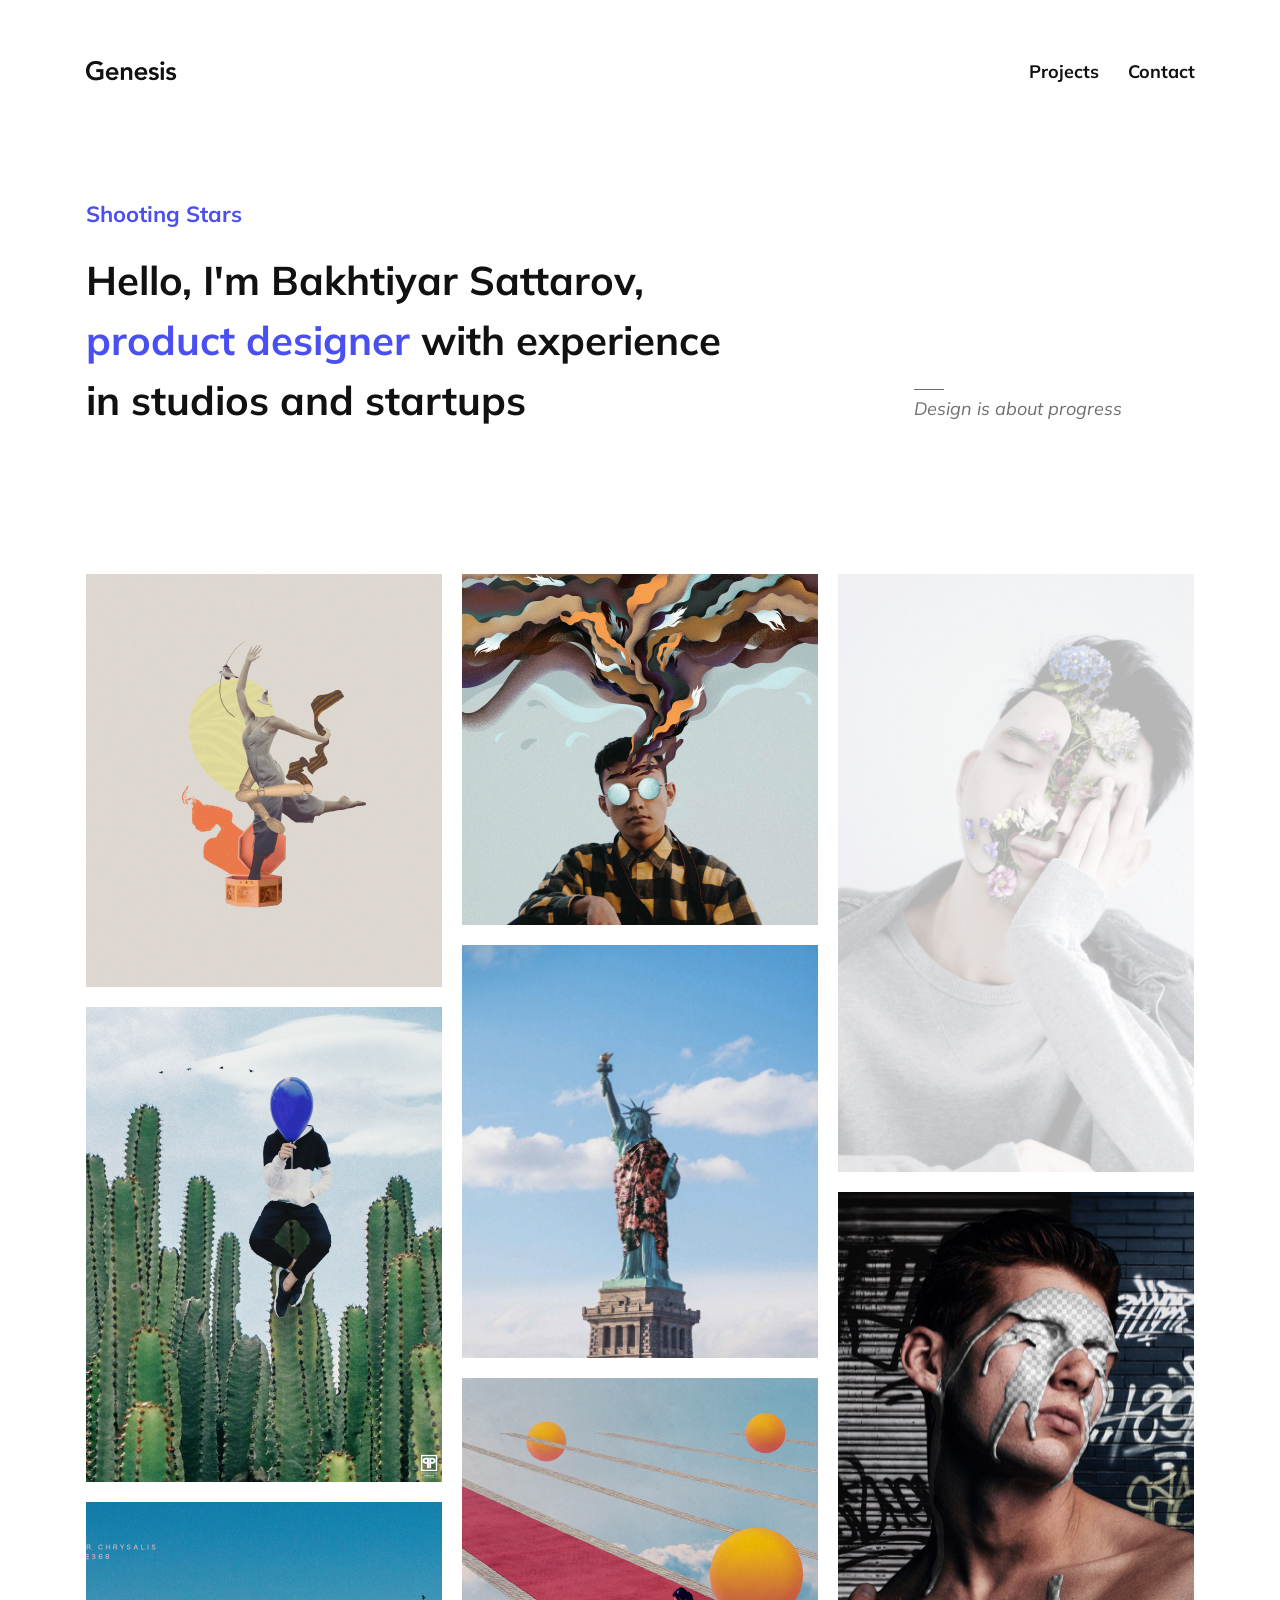
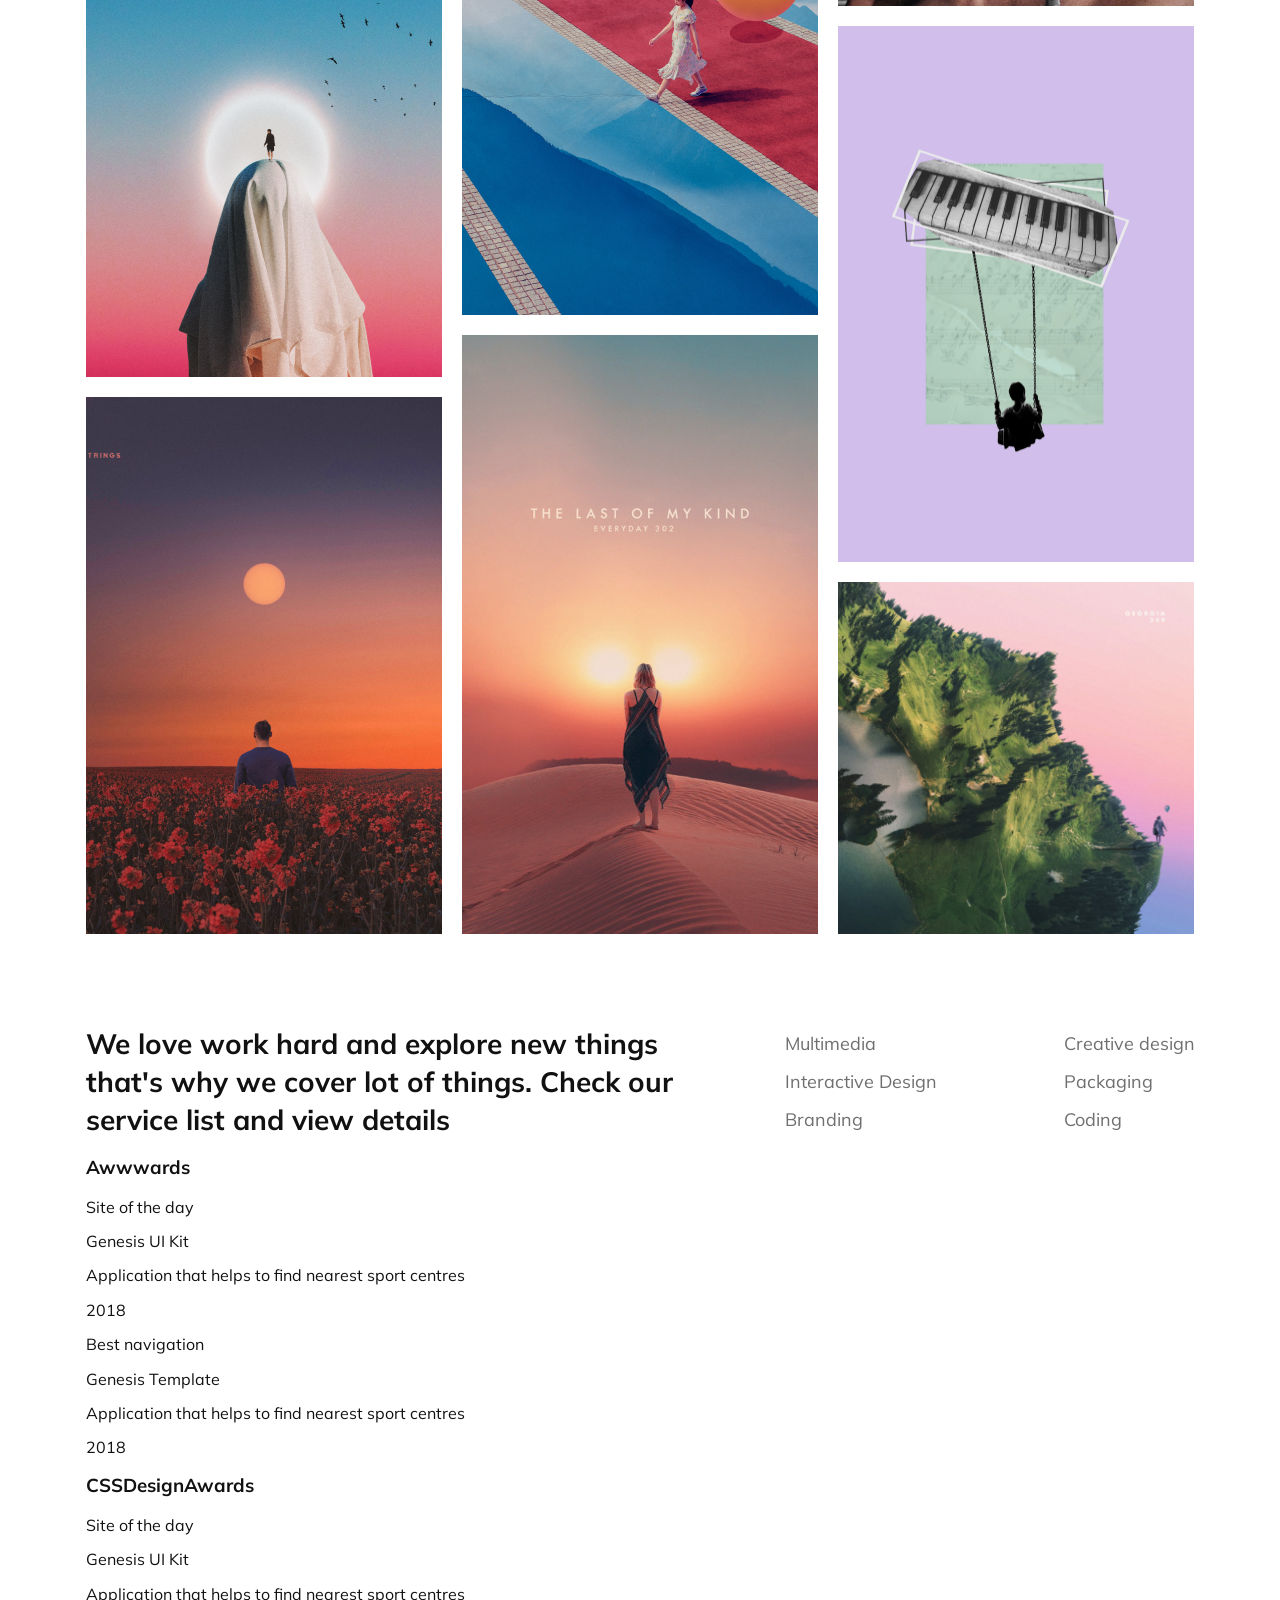
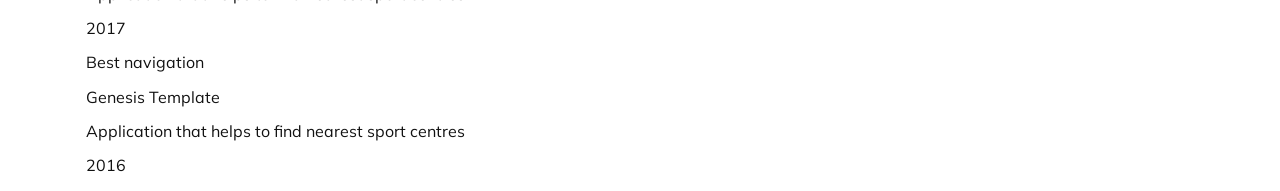
==== commit d739c17c: "html awards section second half" ====
--- a/index.html
+++ b/index.html
@@ -97,6 +97,30 @@
     </div>
   </div>
 
+   <div class="awards_block">
+    <h3 class="awards_site">CSSDesignAwards</h3>
+    <div class="awards_items">
+      <div class="awards_item">
+        <p class="awards_category">Site of the day</p>
+        <div class="awards_project">
+          <p class="awards_name">Genesis UI Kit</p>
+          <p class="awards_text">Application that helps to find nearest sport centres</p>
+        </div>
+        <p class="awards_year">2017</p>
+      </div>
+      <div class="awards_item">
+        <p class="awards_category">Best navigation</p>
+        <div class="awards_project">
+          <p class="awards_name">Genesis Template</p>
+          <p class="awards_text">Application that helps to find nearest sport centres</p>
+        </div>
+        <p class="awards_year">2016</p>
+      </div>
+    </div>
+  </div>
+
+</section>
+
   
 
 </section>
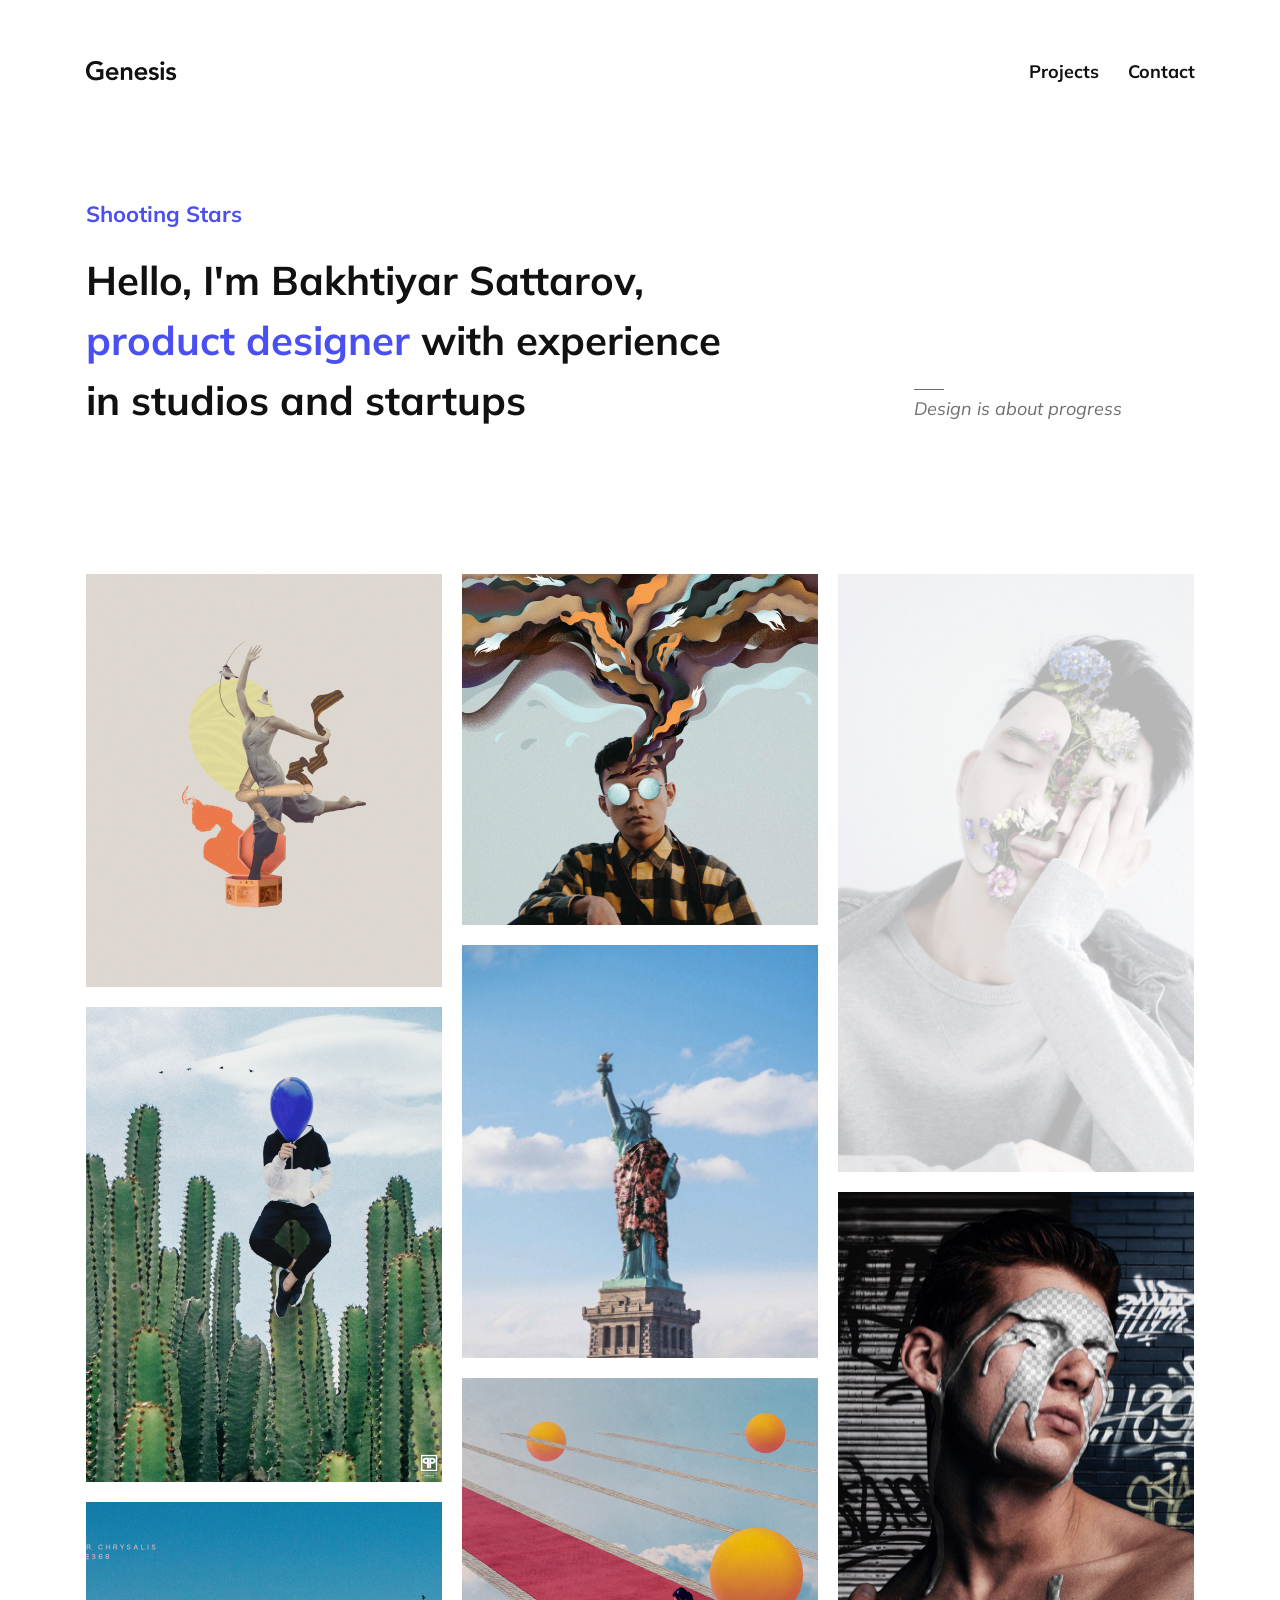
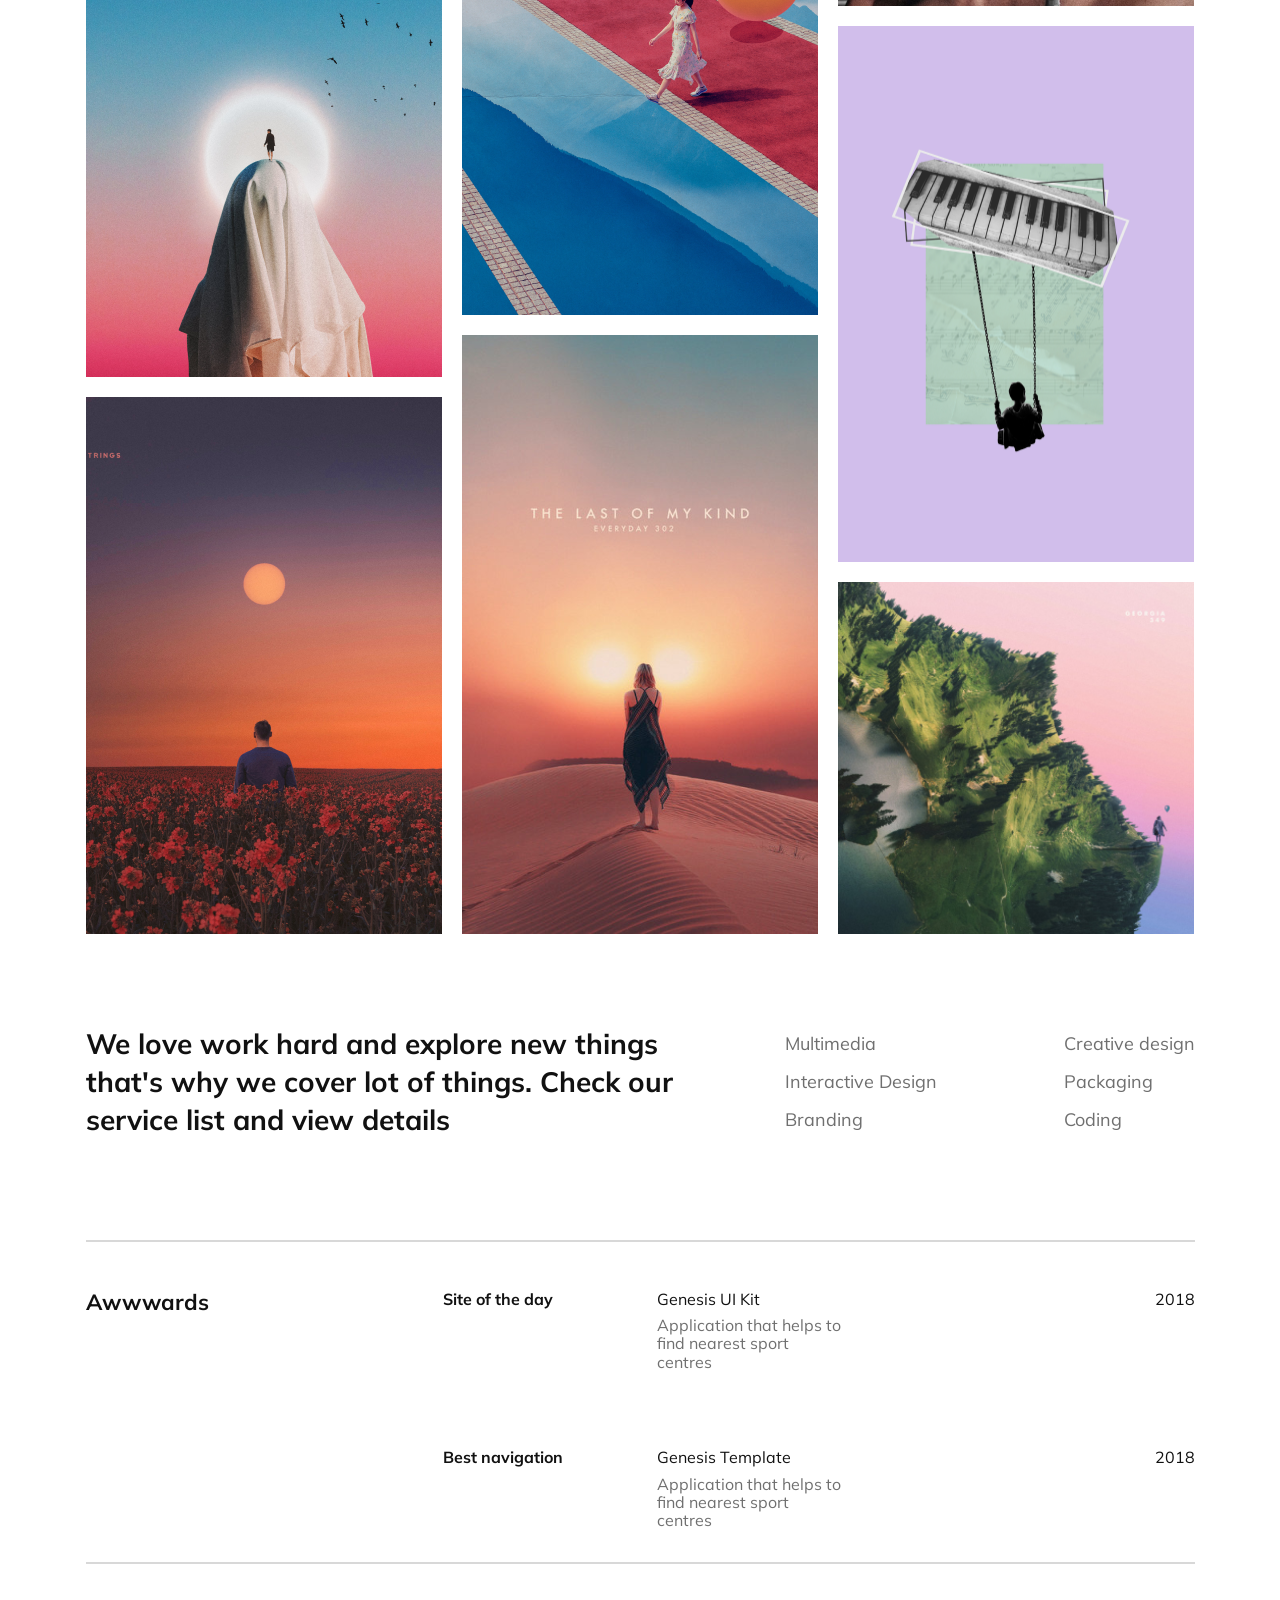
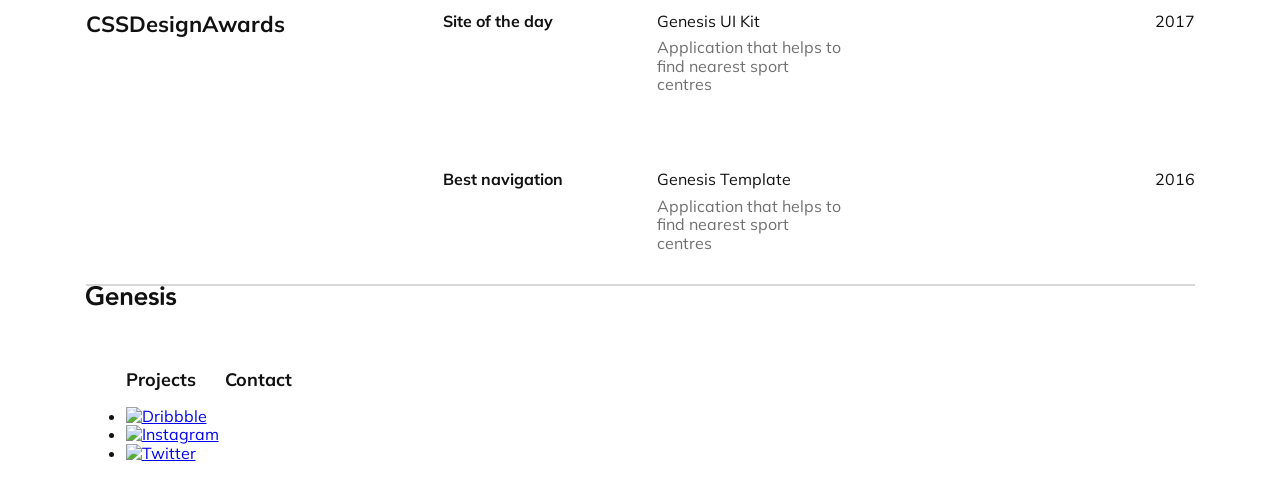
==== commit fbd90b22: "html for footer" ====
--- a/index.html
+++ b/index.html
@@ -128,6 +128,28 @@
 
 </main>
 
-  <footer></footer>
+  <footer>
+
+<footer class="footer">
+  <a class="footer_logo" href="index.html">
+    <img src="images/Logo.png" alt="Genesis">
+  </a>
+
+  <div class="footer_right">
+    <nav class="nav">
+      <ul class="nav_list">
+        <li class="nav_li"><a class="nav_link" href="pages/project.html">Projects</a></li>
+        <li class="nav_li"><a class="nav_link" href="pages/contact.html">Contact</a></li>
+      </ul>
+    </nav>
+
+    <ul class="footer_social">
+      <li><a href="#"><img src="images/dribbble.png" alt="Dribbble"></a></li>
+      <li><a href="#"><img src="images/instagram.png" alt="Instagram"></a></li>
+      <li><a href="#"><img src="images/twitter.png" alt="Twitter"></a></li>
+    </ul>
+  </div>
+</footer>
+  
 </body>
 </html>
--- a/styles/index.css
+++ b/styles/index.css
@@ -1,2 +1,2 @@
-header{color:#111111}.header{display:-webkit-box;display:-ms-flexbox;display:flex;-webkit-box-pack:justify;-ms-flex-pack:justify;justify-content:space-between;-webkit-box-align:center;-ms-flex-align:center;align-items:center}.header_logo{color:#111111;text-decoration:none;padding-top:61px}.nav_list{display:-webkit-box;display:-ms-flexbox;display:flex;gap:29px;list-style:none;margin:0;padding-top:61px}.nav_link{color:#111111;text-decoration:none;font-size:18px;font-weight:700}.hero{display:-webkit-box;display:-ms-flexbox;display:flex;-webkit-box-pack:justify;-ms-flex-pack:justify;justify-content:space-between;-webkit-box-align:end;-ms-flex-align:end;align-items:flex-end;padding-top:96px}.hero_label{color:#4a4ff2;font-size:22px;font-weight:700}.hero_title{font-size:40px;font-weight:700;line-height:60px;max-width:635px;margin:0}.hero_highlight{color:#4a4ff2}.hero_quote{display:-webkit-box;display:-ms-flexbox;display:flex;-webkit-box-orient:vertical;-webkit-box-direction:normal;-ms-flex-direction:column;flex-direction:column;gap:9px;margin-right:73px;margin-bottom:10px}.hero_line{width:30px;height:1px;background:#111111;opacity:0.6}.hero_quoteText{font-size:18px;font-style:italic;opacity:0.6;margin:0}.grid__position{padding-top:144px}.grid__container{width:100%;height:1960px;display:-ms-grid;display:grid;-ms-grid-columns:1fr 20px 1fr 20px 1fr 20px 1fr 20px 1fr 20px 1fr 20px 1fr 20px 1fr 20px 1fr;grid-template-columns:repeat(9,1fr);-ms-grid-rows:1fr 20px 1fr 20px 1fr 20px 1fr 20px 1fr 20px 1fr 20px 1fr 20px 1fr 20px 1fr 20px 1fr 20px 1fr 20px 1fr 20px 1fr 20px 1fr 20px 1fr 20px 1fr 20px 1fr 20px 1fr 20px 1fr 20px 1fr 20px 1fr 20px 1fr 20px 1fr 20px 1fr 20px 1fr 20px 1fr 20px 1fr 20px 1fr 20px 1fr 20px 1fr 20px 1fr 20px 1fr;grid-template-rows:repeat(32,1fr);grid-gap:20px}.grid__container>:first-child{-ms-grid-row:1;-ms-grid-column:1}.grid__container>:nth-child(2){-ms-grid-row:1;-ms-grid-column:3}.grid__container>:nth-child(3){-ms-grid-row:1;-ms-grid-column:5}.grid__container>:nth-child(4){-ms-grid-row:1;-ms-grid-column:7}.grid__container>:nth-child(5){-ms-grid-row:1;-ms-grid-column:9}.grid__container>:nth-child(6){-ms-grid-row:1;-ms-grid-column:11}.grid__container>:nth-child(7){-ms-grid-row:1;-ms-grid-column:13}.grid__container>:nth-child(8){-ms-grid-row:1;-ms-grid-column:15}.grid__container>:nth-child(9){-ms-grid-row:1;-ms-grid-column:17}.grid__container>:nth-child(10){-ms-grid-row:3;-ms-grid-column:1}.grid__container>:nth-child(11){-ms-grid-row:3;-ms-grid-column:3}.grid__container>:nth-child(12){-ms-grid-row:3;-ms-grid-column:5}.grid__container>:nth-child(13){-ms-grid-row:3;-ms-grid-column:7}.grid__container>:nth-child(14){-ms-grid-row:3;-ms-grid-column:9}.grid__container>:nth-child(15){-ms-grid-row:3;-ms-grid-column:11}.grid__container>:nth-child(16){-ms-grid-row:3;-ms-grid-column:13}.grid__container>:nth-child(17){-ms-grid-row:3;-ms-grid-column:15}.grid__container>:nth-child(18){-ms-grid-row:3;-ms-grid-column:17}.grid__container>:nth-child(19){-ms-grid-row:5;-ms-grid-column:1}.grid__container>:nth-child(20){-ms-grid-row:5;-ms-grid-column:3}.grid__container>:nth-child(21){-ms-grid-row:5;-ms-grid-column:5}.grid__container>:nth-child(22){-ms-grid-row:5;-ms-grid-column:7}.grid__container>:nth-child(23){-ms-grid-row:5;-ms-grid-column:9}.grid__container>:nth-child(24){-ms-grid-row:5;-ms-grid-column:11}.grid__container>:nth-child(25){-ms-grid-row:5;-ms-grid-column:13}.grid__container>:nth-child(26){-ms-grid-row:5;-ms-grid-column:15}.grid__container>:nth-child(27){-ms-grid-row:5;-ms-grid-column:17}.grid__container>:nth-child(28){-ms-grid-row:7;-ms-grid-column:1}.grid__container>:nth-child(29){-ms-grid-row:7;-ms-grid-column:3}.grid__container>:nth-child(30){-ms-grid-row:7;-ms-grid-column:5}.grid__container>:nth-child(31){-ms-grid-row:7;-ms-grid-column:7}.grid__container>:nth-child(32){-ms-grid-row:7;-ms-grid-column:9}.grid__container>:nth-child(33){-ms-grid-row:7;-ms-grid-column:11}.grid__container>:nth-child(34){-ms-grid-row:7;-ms-grid-column:13}.grid__container>:nth-child(35){-ms-grid-row:7;-ms-grid-column:15}.grid__container>:nth-child(36){-ms-grid-row:7;-ms-grid-column:17}.grid__container>:nth-child(37){-ms-grid-row:9;-ms-grid-column:1}.grid__container>:nth-child(38){-ms-grid-row:9;-ms-grid-column:3}.grid__container>:nth-child(39){-ms-grid-row:9;-ms-grid-column:5}.grid__container>:nth-child(40){-ms-grid-row:9;-ms-grid-column:7}.grid__container>:nth-child(41){-ms-grid-row:9;-ms-grid-column:9}.grid__container>:nth-child(42){-ms-grid-row:9;-ms-grid-column:11}.grid__container>:nth-child(43){-ms-grid-row:9;-ms-grid-column:13}.grid__container>:nth-child(44){-ms-grid-row:9;-ms-grid-column:15}.grid__container>:nth-child(45){-ms-grid-row:9;-ms-grid-column:17}.grid__container>:nth-child(46){-ms-grid-row:11;-ms-grid-column:1}.grid__container>:nth-child(47){-ms-grid-row:11;-ms-grid-column:3}.grid__container>:nth-child(48){-ms-grid-row:11;-ms-grid-column:5}.grid__container>:nth-child(49){-ms-grid-row:11;-ms-grid-column:7}.grid__container>:nth-child(50){-ms-grid-row:11;-ms-grid-column:9}.grid__container>:nth-child(51){-ms-grid-row:11;-ms-grid-column:11}.grid__container>:nth-child(52){-ms-grid-row:11;-ms-grid-column:13}.grid__container>:nth-child(53){-ms-grid-row:11;-ms-grid-column:15}.grid__container>:nth-child(54){-ms-grid-row:11;-ms-grid-column:17}.grid__container>:nth-child(55){-ms-grid-row:13;-ms-grid-column:1}.grid__container>:nth-child(56){-ms-grid-row:13;-ms-grid-column:3}.grid__container>:nth-child(57){-ms-grid-row:13;-ms-grid-column:5}.grid__container>:nth-child(58){-ms-grid-row:13;-ms-grid-column:7}.grid__container>:nth-child(59){-ms-grid-row:13;-ms-grid-column:9}.grid__container>:nth-child(60){-ms-grid-row:13;-ms-grid-column:11}.grid__container>:nth-child(61){-ms-grid-row:13;-ms-grid-column:13}.grid__container>:nth-child(62){-ms-grid-row:13;-ms-grid-column:15}.grid__container>:nth-child(63){-ms-grid-row:13;-ms-grid-column:17}.grid__container>:nth-child(64){-ms-grid-row:15;-ms-grid-column:1}.grid__container>:nth-child(65){-ms-grid-row:15;-ms-grid-column:3}.grid__container>:nth-child(66){-ms-grid-row:15;-ms-grid-column:5}.grid__container>:nth-child(67){-ms-grid-row:15;-ms-grid-column:7}.grid__container>:nth-child(68){-ms-grid-row:15;-ms-grid-column:9}.grid__container>:nth-child(69){-ms-grid-row:15;-ms-grid-column:11}.grid__container>:nth-child(70){-ms-grid-row:15;-ms-grid-column:13}.grid__container>:nth-child(71){-ms-grid-row:15;-ms-grid-column:15}.grid__container>:nth-child(72){-ms-grid-row:15;-ms-grid-column:17}.grid__container>:nth-child(73){-ms-grid-row:17;-ms-grid-column:1}.grid__container>:nth-child(74){-ms-grid-row:17;-ms-grid-column:3}.grid__container>:nth-child(75){-ms-grid-row:17;-ms-grid-column:5}.grid__container>:nth-child(76){-ms-grid-row:17;-ms-grid-column:7}.grid__container>:nth-child(77){-ms-grid-row:17;-ms-grid-column:9}.grid__container>:nth-child(78){-ms-grid-row:17;-ms-grid-column:11}.grid__container>:nth-child(79){-ms-grid-row:17;-ms-grid-column:13}.grid__container>:nth-child(80){-ms-grid-row:17;-ms-grid-column:15}.grid__container>:nth-child(81){-ms-grid-row:17;-ms-grid-column:17}.grid__container>:nth-child(82){-ms-grid-row:19;-ms-grid-column:1}.grid__container>:nth-child(83){-ms-grid-row:19;-ms-grid-column:3}.grid__container>:nth-child(84){-ms-grid-row:19;-ms-grid-column:5}.grid__container>:nth-child(85){-ms-grid-row:19;-ms-grid-column:7}.grid__container>:nth-child(86){-ms-grid-row:19;-ms-grid-column:9}.grid__container>:nth-child(87){-ms-grid-row:19;-ms-grid-column:11}.grid__container>:nth-child(88){-ms-grid-row:19;-ms-grid-column:13}.grid__container>:nth-child(89){-ms-grid-row:19;-ms-grid-column:15}.grid__container>:nth-child(90){-ms-grid-row:19;-ms-grid-column:17}.grid__container>:nth-child(91){-ms-grid-row:21;-ms-grid-column:1}.grid__container>:nth-child(92){-ms-grid-row:21;-ms-grid-column:3}.grid__container>:nth-child(93){-ms-grid-row:21;-ms-grid-column:5}.grid__container>:nth-child(94){-ms-grid-row:21;-ms-grid-column:7}.grid__container>:nth-child(95){-ms-grid-row:21;-ms-grid-column:9}.grid__container>:nth-child(96){-ms-grid-row:21;-ms-grid-column:11}.grid__container>:nth-child(97){-ms-grid-row:21;-ms-grid-column:13}.grid__container>:nth-child(98){-ms-grid-row:21;-ms-grid-column:15}.grid__container>:nth-child(99){-ms-grid-row:21;-ms-grid-column:17}.grid__container>:nth-child(100){-ms-grid-row:23;-ms-grid-column:1}.grid__container>:nth-child(101){-ms-grid-row:23;-ms-grid-column:3}.grid__container>:nth-child(102){-ms-grid-row:23;-ms-grid-column:5}.grid__container>:nth-child(103){-ms-grid-row:23;-ms-grid-column:7}.grid__container>:nth-child(104){-ms-grid-row:23;-ms-grid-column:9}.grid__container>:nth-child(105){-ms-grid-row:23;-ms-grid-column:11}.grid__container>:nth-child(106){-ms-grid-row:23;-ms-grid-column:13}.grid__container>:nth-child(107){-ms-grid-row:23;-ms-grid-column:15}.grid__container>:nth-child(108){-ms-grid-row:23;-ms-grid-column:17}.grid__container>:nth-child(109){-ms-grid-row:25;-ms-grid-column:1}.grid__container>:nth-child(110){-ms-grid-row:25;-ms-grid-column:3}.grid__container>:nth-child(111){-ms-grid-row:25;-ms-grid-column:5}.grid__container>:nth-child(112){-ms-grid-row:25;-ms-grid-column:7}.grid__container>:nth-child(113){-ms-grid-row:25;-ms-grid-column:9}.grid__container>:nth-child(114){-ms-grid-row:25;-ms-grid-column:11}.grid__container>:nth-child(115){-ms-grid-row:25;-ms-grid-column:13}.grid__container>:nth-child(116){-ms-grid-row:25;-ms-grid-column:15}.grid__container>:nth-child(117){-ms-grid-row:25;-ms-grid-column:17}.grid__container>:nth-child(118){-ms-grid-row:27;-ms-grid-column:1}.grid__container>:nth-child(119){-ms-grid-row:27;-ms-grid-column:3}.grid__container>:nth-child(120){-ms-grid-row:27;-ms-grid-column:5}.grid__container>:nth-child(121){-ms-grid-row:27;-ms-grid-column:7}.grid__container>:nth-child(122){-ms-grid-row:27;-ms-grid-column:9}.grid__container>:nth-child(123){-ms-grid-row:27;-ms-grid-column:11}.grid__container>:nth-child(124){-ms-grid-row:27;-ms-grid-column:13}.grid__container>:nth-child(125){-ms-grid-row:27;-ms-grid-column:15}.grid__container>:nth-child(126){-ms-grid-row:27;-ms-grid-column:17}.grid__container>:nth-child(127){-ms-grid-row:29;-ms-grid-column:1}.grid__container>:nth-child(128){-ms-grid-row:29;-ms-grid-column:3}.grid__container>:nth-child(129){-ms-grid-row:29;-ms-grid-column:5}.grid__container>:nth-child(130){-ms-grid-row:29;-ms-grid-column:7}.grid__container>:nth-child(131){-ms-grid-row:29;-ms-grid-column:9}.grid__container>:nth-child(132){-ms-grid-row:29;-ms-grid-column:11}.grid__container>:nth-child(133){-ms-grid-row:29;-ms-grid-column:13}.grid__container>:nth-child(134){-ms-grid-row:29;-ms-grid-column:15}.grid__container>:nth-child(135){-ms-grid-row:29;-ms-grid-column:17}.grid__container>:nth-child(136){-ms-grid-row:31;-ms-grid-column:1}.grid__container>:nth-child(137){-ms-grid-row:31;-ms-grid-column:3}.grid__container>:nth-child(138){-ms-grid-row:31;-ms-grid-column:5}.grid__container>:nth-child(139){-ms-grid-row:31;-ms-grid-column:7}.grid__container>:nth-child(140){-ms-grid-row:31;-ms-grid-column:9}.grid__container>:nth-child(141){-ms-grid-row:31;-ms-grid-column:11}.grid__container>:nth-child(142){-ms-grid-row:31;-ms-grid-column:13}.grid__container>:nth-child(143){-ms-grid-row:31;-ms-grid-column:15}.grid__container>:nth-child(144){-ms-grid-row:31;-ms-grid-column:17}.grid__container>:nth-child(145){-ms-grid-row:33;-ms-grid-column:1}.grid__container>:nth-child(146){-ms-grid-row:33;-ms-grid-column:3}.grid__container>:nth-child(147){-ms-grid-row:33;-ms-grid-column:5}.grid__container>:nth-child(148){-ms-grid-row:33;-ms-grid-column:7}.grid__container>:nth-child(149){-ms-grid-row:33;-ms-grid-column:9}.grid__container>:nth-child(150){-ms-grid-row:33;-ms-grid-column:11}.grid__container>:nth-child(151){-ms-grid-row:33;-ms-grid-column:13}.grid__container>:nth-child(152){-ms-grid-row:33;-ms-grid-column:15}.grid__container>:nth-child(153){-ms-grid-row:33;-ms-grid-column:17}.grid__container>:nth-child(154){-ms-grid-row:35;-ms-grid-column:1}.grid__container>:nth-child(155){-ms-grid-row:35;-ms-grid-column:3}.grid__container>:nth-child(156){-ms-grid-row:35;-ms-grid-column:5}.grid__container>:nth-child(157){-ms-grid-row:35;-ms-grid-column:7}.grid__container>:nth-child(158){-ms-grid-row:35;-ms-grid-column:9}.grid__container>:nth-child(159){-ms-grid-row:35;-ms-grid-column:11}.grid__container>:nth-child(160){-ms-grid-row:35;-ms-grid-column:13}.grid__container>:nth-child(161){-ms-grid-row:35;-ms-grid-column:15}.grid__container>:nth-child(162){-ms-grid-row:35;-ms-grid-column:17}.grid__container>:nth-child(163){-ms-grid-row:37;-ms-grid-column:1}.grid__container>:nth-child(164){-ms-grid-row:37;-ms-grid-column:3}.grid__container>:nth-child(165){-ms-grid-row:37;-ms-grid-column:5}.grid__container>:nth-child(166){-ms-grid-row:37;-ms-grid-column:7}.grid__container>:nth-child(167){-ms-grid-row:37;-ms-grid-column:9}.grid__container>:nth-child(168){-ms-grid-row:37;-ms-grid-column:11}.grid__container>:nth-child(169){-ms-grid-row:37;-ms-grid-column:13}.grid__container>:nth-child(170){-ms-grid-row:37;-ms-grid-column:15}.grid__container>:nth-child(171){-ms-grid-row:37;-ms-grid-column:17}.grid__container>:nth-child(172){-ms-grid-row:39;-ms-grid-column:1}.grid__container>:nth-child(173){-ms-grid-row:39;-ms-grid-column:3}.grid__container>:nth-child(174){-ms-grid-row:39;-ms-grid-column:5}.grid__container>:nth-child(175){-ms-grid-row:39;-ms-grid-column:7}.grid__container>:nth-child(176){-ms-grid-row:39;-ms-grid-column:9}.grid__container>:nth-child(177){-ms-grid-row:39;-ms-grid-column:11}.grid__container>:nth-child(178){-ms-grid-row:39;-ms-grid-column:13}.grid__container>:nth-child(179){-ms-grid-row:39;-ms-grid-column:15}.grid__container>:nth-child(180){-ms-grid-row:39;-ms-grid-column:17}.grid__container>:nth-child(181){-ms-grid-row:41;-ms-grid-column:1}.grid__container>:nth-child(182){-ms-grid-row:41;-ms-grid-column:3}.grid__container>:nth-child(183){-ms-grid-row:41;-ms-grid-column:5}.grid__container>:nth-child(184){-ms-grid-row:41;-ms-grid-column:7}.grid__container>:nth-child(185){-ms-grid-row:41;-ms-grid-column:9}.grid__container>:nth-child(186){-ms-grid-row:41;-ms-grid-column:11}.grid__container>:nth-child(187){-ms-grid-row:41;-ms-grid-column:13}.grid__container>:nth-child(188){-ms-grid-row:41;-ms-grid-column:15}.grid__container>:nth-child(189){-ms-grid-row:41;-ms-grid-column:17}.grid__container>:nth-child(190){-ms-grid-row:43;-ms-grid-column:1}.grid__container>:nth-child(191){-ms-grid-row:43;-ms-grid-column:3}.grid__container>:nth-child(192){-ms-grid-row:43;-ms-grid-column:5}.grid__container>:nth-child(193){-ms-grid-row:43;-ms-grid-column:7}.grid__container>:nth-child(194){-ms-grid-row:43;-ms-grid-column:9}.grid__container>:nth-child(195){-ms-grid-row:43;-ms-grid-column:11}.grid__container>:nth-child(196){-ms-grid-row:43;-ms-grid-column:13}.grid__container>:nth-child(197){-ms-grid-row:43;-ms-grid-column:15}.grid__container>:nth-child(198){-ms-grid-row:43;-ms-grid-column:17}.grid__container>:nth-child(199){-ms-grid-row:45;-ms-grid-column:1}.grid__container>:nth-child(200){-ms-grid-row:45;-ms-grid-column:3}.grid__container>:nth-child(201){-ms-grid-row:45;-ms-grid-column:5}.grid__container>:nth-child(202){-ms-grid-row:45;-ms-grid-column:7}.grid__container>:nth-child(203){-ms-grid-row:45;-ms-grid-column:9}.grid__container>:nth-child(204){-ms-grid-row:45;-ms-grid-column:11}.grid__container>:nth-child(205){-ms-grid-row:45;-ms-grid-column:13}.grid__container>:nth-child(206){-ms-grid-row:45;-ms-grid-column:15}.grid__container>:nth-child(207){-ms-grid-row:45;-ms-grid-column:17}.grid__container>:nth-child(208){-ms-grid-row:47;-ms-grid-column:1}.grid__container>:nth-child(209){-ms-grid-row:47;-ms-grid-column:3}.grid__container>:nth-child(210){-ms-grid-row:47;-ms-grid-column:5}.grid__container>:nth-child(211){-ms-grid-row:47;-ms-grid-column:7}.grid__container>:nth-child(212){-ms-grid-row:47;-ms-grid-column:9}.grid__container>:nth-child(213){-ms-grid-row:47;-ms-grid-column:11}.grid__container>:nth-child(214){-ms-grid-row:47;-ms-grid-column:13}.grid__container>:nth-child(215){-ms-grid-row:47;-ms-grid-column:15}.grid__container>:nth-child(216){-ms-grid-row:47;-ms-grid-column:17}.grid__container>:nth-child(217){-ms-grid-row:49;-ms-grid-column:1}.grid__container>:nth-child(218){-ms-grid-row:49;-ms-grid-column:3}.grid__container>:nth-child(219){-ms-grid-row:49;-ms-grid-column:5}.grid__container>:nth-child(220){-ms-grid-row:49;-ms-grid-column:7}.grid__container>:nth-child(221){-ms-grid-row:49;-ms-grid-column:9}.grid__container>:nth-child(222){-ms-grid-row:49;-ms-grid-column:11}.grid__container>:nth-child(223){-ms-grid-row:49;-ms-grid-column:13}.grid__container>:nth-child(224){-ms-grid-row:49;-ms-grid-column:15}.grid__container>:nth-child(225){-ms-grid-row:49;-ms-grid-column:17}.grid__container>:nth-child(226){-ms-grid-row:51;-ms-grid-column:1}.grid__container>:nth-child(227){-ms-grid-row:51;-ms-grid-column:3}.grid__container>:nth-child(228){-ms-grid-row:51;-ms-grid-column:5}.grid__container>:nth-child(229){-ms-grid-row:51;-ms-grid-column:7}.grid__container>:nth-child(230){-ms-grid-row:51;-ms-grid-column:9}.grid__container>:nth-child(231){-ms-grid-row:51;-ms-grid-column:11}.grid__container>:nth-child(232){-ms-grid-row:51;-ms-grid-column:13}.grid__container>:nth-child(233){-ms-grid-row:51;-ms-grid-column:15}.grid__container>:nth-child(234){-ms-grid-row:51;-ms-grid-column:17}.grid__container>:nth-child(235){-ms-grid-row:53;-ms-grid-column:1}.grid__container>:nth-child(236){-ms-grid-row:53;-ms-grid-column:3}.grid__container>:nth-child(237){-ms-grid-row:53;-ms-grid-column:5}.grid__container>:nth-child(238){-ms-grid-row:53;-ms-grid-column:7}.grid__container>:nth-child(239){-ms-grid-row:53;-ms-grid-column:9}.grid__container>:nth-child(240){-ms-grid-row:53;-ms-grid-column:11}.grid__container>:nth-child(241){-ms-grid-row:53;-ms-grid-column:13}.grid__container>:nth-child(242){-ms-grid-row:53;-ms-grid-column:15}.grid__container>:nth-child(243){-ms-grid-row:53;-ms-grid-column:17}.grid__container>:nth-child(244){-ms-grid-row:55;-ms-grid-column:1}.grid__container>:nth-child(245){-ms-grid-row:55;-ms-grid-column:3}.grid__container>:nth-child(246){-ms-grid-row:55;-ms-grid-column:5}.grid__container>:nth-child(247){-ms-grid-row:55;-ms-grid-column:7}.grid__container>:nth-child(248){-ms-grid-row:55;-ms-grid-column:9}.grid__container>:nth-child(249){-ms-grid-row:55;-ms-grid-column:11}.grid__container>:nth-child(250){-ms-grid-row:55;-ms-grid-column:13}.grid__container>:nth-child(251){-ms-grid-row:55;-ms-grid-column:15}.grid__container>:nth-child(252){-ms-grid-row:55;-ms-grid-column:17}.grid__container>:nth-child(253){-ms-grid-row:57;-ms-grid-column:1}.grid__container>:nth-child(254){-ms-grid-row:57;-ms-grid-column:3}.grid__container>:nth-child(255){-ms-grid-row:57;-ms-grid-column:5}.grid__container>:nth-child(256){-ms-grid-row:57;-ms-grid-column:7}.grid__container>:nth-child(257){-ms-grid-row:57;-ms-grid-column:9}.grid__container>:nth-child(258){-ms-grid-row:57;-ms-grid-column:11}.grid__container>:nth-child(259){-ms-grid-row:57;-ms-grid-column:13}.grid__container>:nth-child(260){-ms-grid-row:57;-ms-grid-column:15}.grid__container>:nth-child(261){-ms-grid-row:57;-ms-grid-column:17}.grid__container>:nth-child(262){-ms-grid-row:59;-ms-grid-column:1}.grid__container>:nth-child(263){-ms-grid-row:59;-ms-grid-column:3}.grid__container>:nth-child(264){-ms-grid-row:59;-ms-grid-column:5}.grid__container>:nth-child(265){-ms-grid-row:59;-ms-grid-column:7}.grid__container>:nth-child(266){-ms-grid-row:59;-ms-grid-column:9}.grid__container>:nth-child(267){-ms-grid-row:59;-ms-grid-column:11}.grid__container>:nth-child(268){-ms-grid-row:59;-ms-grid-column:13}.grid__container>:nth-child(269){-ms-grid-row:59;-ms-grid-column:15}.grid__container>:nth-child(270){-ms-grid-row:59;-ms-grid-column:17}.grid__container>:nth-child(271){-ms-grid-row:61;-ms-grid-column:1}.grid__container>:nth-child(272){-ms-grid-row:61;-ms-grid-column:3}.grid__container>:nth-child(273){-ms-grid-row:61;-ms-grid-column:5}.grid__container>:nth-child(274){-ms-grid-row:61;-ms-grid-column:7}.grid__container>:nth-child(275){-ms-grid-row:61;-ms-grid-column:9}.grid__container>:nth-child(276){-ms-grid-row:61;-ms-grid-column:11}.grid__container>:nth-child(277){-ms-grid-row:61;-ms-grid-column:13}.grid__container>:nth-child(278){-ms-grid-row:61;-ms-grid-column:15}.grid__container>:nth-child(279){-ms-grid-row:61;-ms-grid-column:17}.grid__container>:nth-child(280){-ms-grid-row:63;-ms-grid-column:1}.grid__container>:nth-child(281){-ms-grid-row:63;-ms-grid-column:3}.grid__container>:nth-child(282){-ms-grid-row:63;-ms-grid-column:5}.grid__container>:nth-child(283){-ms-grid-row:63;-ms-grid-column:7}.grid__container>:nth-child(284){-ms-grid-row:63;-ms-grid-column:9}.grid__container>:nth-child(285){-ms-grid-row:63;-ms-grid-column:11}.grid__container>:nth-child(286){-ms-grid-row:63;-ms-grid-column:13}.grid__container>:nth-child(287){-ms-grid-row:63;-ms-grid-column:15}.grid__container>:nth-child(288){-ms-grid-row:63;-ms-grid-column:17}.grid__container img{width:100%;height:100%;-o-object-fit:cover;object-fit:cover}.grid__image-one{-ms-grid-row:1;-ms-grid-row-span:7;grid-row:1/8}.grid__image-two{-ms-grid-row:1;-ms-grid-row-span:6;grid-row:1/7}.grid__image-three{-ms-grid-row:1;-ms-grid-row-span:10;grid-row:1/11}.grid__image-four{-ms-grid-row:8;-ms-grid-row-span:8;grid-row:8/16}.grid__image-five{-ms-grid-row:7;-ms-grid-row-span:7;grid-row:7/14}.grid__image-six{-ms-grid-row:11;-ms-grid-row-span:7;grid-row:11/18}.grid__image-seven{-ms-grid-row:16;-ms-grid-row-span:8;grid-row:16/24}.grid__image-eight{-ms-grid-row:14;-ms-grid-row-span:9;grid-row:14/23}.grid__image-nine{-ms-grid-row:18;-ms-grid-row-span:9;grid-row:18/27}.grid__image-ten{-ms-grid-row:24;-ms-grid-row-span:9;grid-row:24/33}.grid__image-eleven{-ms-grid-row:23;-ms-grid-row-span:10;grid-row:23/33}.grid__image-twelve{-ms-grid-row:27;-ms-grid-row-span:6;grid-row:27/33}.column-left{-ms-grid-column:1;-ms-grid-column-span:3;grid-column:1/4}.column-middle{-ms-grid-column:4;-ms-grid-column-span:3;grid-column:4/7}.column-right{-ms-grid-column:7;-ms-grid-column-span:3;grid-column:7/10}.services{display:-webkit-box;display:-ms-flexbox;display:flex;-webkit-box-pack:justify;-ms-flex-pack:justify;justify-content:space-between;padding-top:91px}.services_title{max-width:635px;font-size:28px;font-weight:700;line-height:38px;margin:0}.services_lists{display:-webkit-box;display:-ms-flexbox;display:flex;gap:127px}.services_list{list-style:none;margin:0;padding:0}.services_list li{font-size:18px;line-height:38px;opacity:0.6}body{font-family:"Mulish",sans-serif;color:#111111;max-width:1109px;margin:0 auto}
+header{color:#111111}.header{display:-webkit-box;display:-ms-flexbox;display:flex;-webkit-box-pack:justify;-ms-flex-pack:justify;justify-content:space-between;-webkit-box-align:center;-ms-flex-align:center;align-items:center}.header_logo{color:#111111;text-decoration:none;padding-top:61px}.nav_list{display:-webkit-box;display:-ms-flexbox;display:flex;gap:29px;list-style:none;margin:0;padding-top:61px}.nav_link{color:#111111;text-decoration:none;font-size:18px;font-weight:700}.hero{display:-webkit-box;display:-ms-flexbox;display:flex;-webkit-box-pack:justify;-ms-flex-pack:justify;justify-content:space-between;-webkit-box-align:end;-ms-flex-align:end;align-items:flex-end;padding-top:96px}.hero_label{color:#4a4ff2;font-size:22px;font-weight:700}.hero_title{font-size:40px;font-weight:700;line-height:60px;max-width:635px;margin:0}.hero_highlight{color:#4a4ff2}.hero_quote{display:-webkit-box;display:-ms-flexbox;display:flex;-webkit-box-orient:vertical;-webkit-box-direction:normal;-ms-flex-direction:column;flex-direction:column;gap:9px;margin-right:73px;margin-bottom:10px}.hero_line{width:30px;height:1px;background:#111111;opacity:0.6}.hero_quoteText{font-size:18px;font-style:italic;opacity:0.6;margin:0}.grid__position{padding-top:144px}.grid__container{width:100%;height:1960px;display:-ms-grid;display:grid;-ms-grid-columns:1fr 20px 1fr 20px 1fr 20px 1fr 20px 1fr 20px 1fr 20px 1fr 20px 1fr 20px 1fr;grid-template-columns:repeat(9,1fr);-ms-grid-rows:1fr 20px 1fr 20px 1fr 20px 1fr 20px 1fr 20px 1fr 20px 1fr 20px 1fr 20px 1fr 20px 1fr 20px 1fr 20px 1fr 20px 1fr 20px 1fr 20px 1fr 20px 1fr 20px 1fr 20px 1fr 20px 1fr 20px 1fr 20px 1fr 20px 1fr 20px 1fr 20px 1fr 20px 1fr 20px 1fr 20px 1fr 20px 1fr 20px 1fr 20px 1fr 20px 1fr 20px 1fr;grid-template-rows:repeat(32,1fr);grid-gap:20px}.grid__container>:first-child{-ms-grid-row:1;-ms-grid-column:1}.grid__container>:nth-child(2){-ms-grid-row:1;-ms-grid-column:3}.grid__container>:nth-child(3){-ms-grid-row:1;-ms-grid-column:5}.grid__container>:nth-child(4){-ms-grid-row:1;-ms-grid-column:7}.grid__container>:nth-child(5){-ms-grid-row:1;-ms-grid-column:9}.grid__container>:nth-child(6){-ms-grid-row:1;-ms-grid-column:11}.grid__container>:nth-child(7){-ms-grid-row:1;-ms-grid-column:13}.grid__container>:nth-child(8){-ms-grid-row:1;-ms-grid-column:15}.grid__container>:nth-child(9){-ms-grid-row:1;-ms-grid-column:17}.grid__container>:nth-child(10){-ms-grid-row:3;-ms-grid-column:1}.grid__container>:nth-child(11){-ms-grid-row:3;-ms-grid-column:3}.grid__container>:nth-child(12){-ms-grid-row:3;-ms-grid-column:5}.grid__container>:nth-child(13){-ms-grid-row:3;-ms-grid-column:7}.grid__container>:nth-child(14){-ms-grid-row:3;-ms-grid-column:9}.grid__container>:nth-child(15){-ms-grid-row:3;-ms-grid-column:11}.grid__container>:nth-child(16){-ms-grid-row:3;-ms-grid-column:13}.grid__container>:nth-child(17){-ms-grid-row:3;-ms-grid-column:15}.grid__container>:nth-child(18){-ms-grid-row:3;-ms-grid-column:17}.grid__container>:nth-child(19){-ms-grid-row:5;-ms-grid-column:1}.grid__container>:nth-child(20){-ms-grid-row:5;-ms-grid-column:3}.grid__container>:nth-child(21){-ms-grid-row:5;-ms-grid-column:5}.grid__container>:nth-child(22){-ms-grid-row:5;-ms-grid-column:7}.grid__container>:nth-child(23){-ms-grid-row:5;-ms-grid-column:9}.grid__container>:nth-child(24){-ms-grid-row:5;-ms-grid-column:11}.grid__container>:nth-child(25){-ms-grid-row:5;-ms-grid-column:13}.grid__container>:nth-child(26){-ms-grid-row:5;-ms-grid-column:15}.grid__container>:nth-child(27){-ms-grid-row:5;-ms-grid-column:17}.grid__container>:nth-child(28){-ms-grid-row:7;-ms-grid-column:1}.grid__container>:nth-child(29){-ms-grid-row:7;-ms-grid-column:3}.grid__container>:nth-child(30){-ms-grid-row:7;-ms-grid-column:5}.grid__container>:nth-child(31){-ms-grid-row:7;-ms-grid-column:7}.grid__container>:nth-child(32){-ms-grid-row:7;-ms-grid-column:9}.grid__container>:nth-child(33){-ms-grid-row:7;-ms-grid-column:11}.grid__container>:nth-child(34){-ms-grid-row:7;-ms-grid-column:13}.grid__container>:nth-child(35){-ms-grid-row:7;-ms-grid-column:15}.grid__container>:nth-child(36){-ms-grid-row:7;-ms-grid-column:17}.grid__container>:nth-child(37){-ms-grid-row:9;-ms-grid-column:1}.grid__container>:nth-child(38){-ms-grid-row:9;-ms-grid-column:3}.grid__container>:nth-child(39){-ms-grid-row:9;-ms-grid-column:5}.grid__container>:nth-child(40){-ms-grid-row:9;-ms-grid-column:7}.grid__container>:nth-child(41){-ms-grid-row:9;-ms-grid-column:9}.grid__container>:nth-child(42){-ms-grid-row:9;-ms-grid-column:11}.grid__container>:nth-child(43){-ms-grid-row:9;-ms-grid-column:13}.grid__container>:nth-child(44){-ms-grid-row:9;-ms-grid-column:15}.grid__container>:nth-child(45){-ms-grid-row:9;-ms-grid-column:17}.grid__container>:nth-child(46){-ms-grid-row:11;-ms-grid-column:1}.grid__container>:nth-child(47){-ms-grid-row:11;-ms-grid-column:3}.grid__container>:nth-child(48){-ms-grid-row:11;-ms-grid-column:5}.grid__container>:nth-child(49){-ms-grid-row:11;-ms-grid-column:7}.grid__container>:nth-child(50){-ms-grid-row:11;-ms-grid-column:9}.grid__container>:nth-child(51){-ms-grid-row:11;-ms-grid-column:11}.grid__container>:nth-child(52){-ms-grid-row:11;-ms-grid-column:13}.grid__container>:nth-child(53){-ms-grid-row:11;-ms-grid-column:15}.grid__container>:nth-child(54){-ms-grid-row:11;-ms-grid-column:17}.grid__container>:nth-child(55){-ms-grid-row:13;-ms-grid-column:1}.grid__container>:nth-child(56){-ms-grid-row:13;-ms-grid-column:3}.grid__container>:nth-child(57){-ms-grid-row:13;-ms-grid-column:5}.grid__container>:nth-child(58){-ms-grid-row:13;-ms-grid-column:7}.grid__container>:nth-child(59){-ms-grid-row:13;-ms-grid-column:9}.grid__container>:nth-child(60){-ms-grid-row:13;-ms-grid-column:11}.grid__container>:nth-child(61){-ms-grid-row:13;-ms-grid-column:13}.grid__container>:nth-child(62){-ms-grid-row:13;-ms-grid-column:15}.grid__container>:nth-child(63){-ms-grid-row:13;-ms-grid-column:17}.grid__container>:nth-child(64){-ms-grid-row:15;-ms-grid-column:1}.grid__container>:nth-child(65){-ms-grid-row:15;-ms-grid-column:3}.grid__container>:nth-child(66){-ms-grid-row:15;-ms-grid-column:5}.grid__container>:nth-child(67){-ms-grid-row:15;-ms-grid-column:7}.grid__container>:nth-child(68){-ms-grid-row:15;-ms-grid-column:9}.grid__container>:nth-child(69){-ms-grid-row:15;-ms-grid-column:11}.grid__container>:nth-child(70){-ms-grid-row:15;-ms-grid-column:13}.grid__container>:nth-child(71){-ms-grid-row:15;-ms-grid-column:15}.grid__container>:nth-child(72){-ms-grid-row:15;-ms-grid-column:17}.grid__container>:nth-child(73){-ms-grid-row:17;-ms-grid-column:1}.grid__container>:nth-child(74){-ms-grid-row:17;-ms-grid-column:3}.grid__container>:nth-child(75){-ms-grid-row:17;-ms-grid-column:5}.grid__container>:nth-child(76){-ms-grid-row:17;-ms-grid-column:7}.grid__container>:nth-child(77){-ms-grid-row:17;-ms-grid-column:9}.grid__container>:nth-child(78){-ms-grid-row:17;-ms-grid-column:11}.grid__container>:nth-child(79){-ms-grid-row:17;-ms-grid-column:13}.grid__container>:nth-child(80){-ms-grid-row:17;-ms-grid-column:15}.grid__container>:nth-child(81){-ms-grid-row:17;-ms-grid-column:17}.grid__container>:nth-child(82){-ms-grid-row:19;-ms-grid-column:1}.grid__container>:nth-child(83){-ms-grid-row:19;-ms-grid-column:3}.grid__container>:nth-child(84){-ms-grid-row:19;-ms-grid-column:5}.grid__container>:nth-child(85){-ms-grid-row:19;-ms-grid-column:7}.grid__container>:nth-child(86){-ms-grid-row:19;-ms-grid-column:9}.grid__container>:nth-child(87){-ms-grid-row:19;-ms-grid-column:11}.grid__container>:nth-child(88){-ms-grid-row:19;-ms-grid-column:13}.grid__container>:nth-child(89){-ms-grid-row:19;-ms-grid-column:15}.grid__container>:nth-child(90){-ms-grid-row:19;-ms-grid-column:17}.grid__container>:nth-child(91){-ms-grid-row:21;-ms-grid-column:1}.grid__container>:nth-child(92){-ms-grid-row:21;-ms-grid-column:3}.grid__container>:nth-child(93){-ms-grid-row:21;-ms-grid-column:5}.grid__container>:nth-child(94){-ms-grid-row:21;-ms-grid-column:7}.grid__container>:nth-child(95){-ms-grid-row:21;-ms-grid-column:9}.grid__container>:nth-child(96){-ms-grid-row:21;-ms-grid-column:11}.grid__container>:nth-child(97){-ms-grid-row:21;-ms-grid-column:13}.grid__container>:nth-child(98){-ms-grid-row:21;-ms-grid-column:15}.grid__container>:nth-child(99){-ms-grid-row:21;-ms-grid-column:17}.grid__container>:nth-child(100){-ms-grid-row:23;-ms-grid-column:1}.grid__container>:nth-child(101){-ms-grid-row:23;-ms-grid-column:3}.grid__container>:nth-child(102){-ms-grid-row:23;-ms-grid-column:5}.grid__container>:nth-child(103){-ms-grid-row:23;-ms-grid-column:7}.grid__container>:nth-child(104){-ms-grid-row:23;-ms-grid-column:9}.grid__container>:nth-child(105){-ms-grid-row:23;-ms-grid-column:11}.grid__container>:nth-child(106){-ms-grid-row:23;-ms-grid-column:13}.grid__container>:nth-child(107){-ms-grid-row:23;-ms-grid-column:15}.grid__container>:nth-child(108){-ms-grid-row:23;-ms-grid-column:17}.grid__container>:nth-child(109){-ms-grid-row:25;-ms-grid-column:1}.grid__container>:nth-child(110){-ms-grid-row:25;-ms-grid-column:3}.grid__container>:nth-child(111){-ms-grid-row:25;-ms-grid-column:5}.grid__container>:nth-child(112){-ms-grid-row:25;-ms-grid-column:7}.grid__container>:nth-child(113){-ms-grid-row:25;-ms-grid-column:9}.grid__container>:nth-child(114){-ms-grid-row:25;-ms-grid-column:11}.grid__container>:nth-child(115){-ms-grid-row:25;-ms-grid-column:13}.grid__container>:nth-child(116){-ms-grid-row:25;-ms-grid-column:15}.grid__container>:nth-child(117){-ms-grid-row:25;-ms-grid-column:17}.grid__container>:nth-child(118){-ms-grid-row:27;-ms-grid-column:1}.grid__container>:nth-child(119){-ms-grid-row:27;-ms-grid-column:3}.grid__container>:nth-child(120){-ms-grid-row:27;-ms-grid-column:5}.grid__container>:nth-child(121){-ms-grid-row:27;-ms-grid-column:7}.grid__container>:nth-child(122){-ms-grid-row:27;-ms-grid-column:9}.grid__container>:nth-child(123){-ms-grid-row:27;-ms-grid-column:11}.grid__container>:nth-child(124){-ms-grid-row:27;-ms-grid-column:13}.grid__container>:nth-child(125){-ms-grid-row:27;-ms-grid-column:15}.grid__container>:nth-child(126){-ms-grid-row:27;-ms-grid-column:17}.grid__container>:nth-child(127){-ms-grid-row:29;-ms-grid-column:1}.grid__container>:nth-child(128){-ms-grid-row:29;-ms-grid-column:3}.grid__container>:nth-child(129){-ms-grid-row:29;-ms-grid-column:5}.grid__container>:nth-child(130){-ms-grid-row:29;-ms-grid-column:7}.grid__container>:nth-child(131){-ms-grid-row:29;-ms-grid-column:9}.grid__container>:nth-child(132){-ms-grid-row:29;-ms-grid-column:11}.grid__container>:nth-child(133){-ms-grid-row:29;-ms-grid-column:13}.grid__container>:nth-child(134){-ms-grid-row:29;-ms-grid-column:15}.grid__container>:nth-child(135){-ms-grid-row:29;-ms-grid-column:17}.grid__container>:nth-child(136){-ms-grid-row:31;-ms-grid-column:1}.grid__container>:nth-child(137){-ms-grid-row:31;-ms-grid-column:3}.grid__container>:nth-child(138){-ms-grid-row:31;-ms-grid-column:5}.grid__container>:nth-child(139){-ms-grid-row:31;-ms-grid-column:7}.grid__container>:nth-child(140){-ms-grid-row:31;-ms-grid-column:9}.grid__container>:nth-child(141){-ms-grid-row:31;-ms-grid-column:11}.grid__container>:nth-child(142){-ms-grid-row:31;-ms-grid-column:13}.grid__container>:nth-child(143){-ms-grid-row:31;-ms-grid-column:15}.grid__container>:nth-child(144){-ms-grid-row:31;-ms-grid-column:17}.grid__container>:nth-child(145){-ms-grid-row:33;-ms-grid-column:1}.grid__container>:nth-child(146){-ms-grid-row:33;-ms-grid-column:3}.grid__container>:nth-child(147){-ms-grid-row:33;-ms-grid-column:5}.grid__container>:nth-child(148){-ms-grid-row:33;-ms-grid-column:7}.grid__container>:nth-child(149){-ms-grid-row:33;-ms-grid-column:9}.grid__container>:nth-child(150){-ms-grid-row:33;-ms-grid-column:11}.grid__container>:nth-child(151){-ms-grid-row:33;-ms-grid-column:13}.grid__container>:nth-child(152){-ms-grid-row:33;-ms-grid-column:15}.grid__container>:nth-child(153){-ms-grid-row:33;-ms-grid-column:17}.grid__container>:nth-child(154){-ms-grid-row:35;-ms-grid-column:1}.grid__container>:nth-child(155){-ms-grid-row:35;-ms-grid-column:3}.grid__container>:nth-child(156){-ms-grid-row:35;-ms-grid-column:5}.grid__container>:nth-child(157){-ms-grid-row:35;-ms-grid-column:7}.grid__container>:nth-child(158){-ms-grid-row:35;-ms-grid-column:9}.grid__container>:nth-child(159){-ms-grid-row:35;-ms-grid-column:11}.grid__container>:nth-child(160){-ms-grid-row:35;-ms-grid-column:13}.grid__container>:nth-child(161){-ms-grid-row:35;-ms-grid-column:15}.grid__container>:nth-child(162){-ms-grid-row:35;-ms-grid-column:17}.grid__container>:nth-child(163){-ms-grid-row:37;-ms-grid-column:1}.grid__container>:nth-child(164){-ms-grid-row:37;-ms-grid-column:3}.grid__container>:nth-child(165){-ms-grid-row:37;-ms-grid-column:5}.grid__container>:nth-child(166){-ms-grid-row:37;-ms-grid-column:7}.grid__container>:nth-child(167){-ms-grid-row:37;-ms-grid-column:9}.grid__container>:nth-child(168){-ms-grid-row:37;-ms-grid-column:11}.grid__container>:nth-child(169){-ms-grid-row:37;-ms-grid-column:13}.grid__container>:nth-child(170){-ms-grid-row:37;-ms-grid-column:15}.grid__container>:nth-child(171){-ms-grid-row:37;-ms-grid-column:17}.grid__container>:nth-child(172){-ms-grid-row:39;-ms-grid-column:1}.grid__container>:nth-child(173){-ms-grid-row:39;-ms-grid-column:3}.grid__container>:nth-child(174){-ms-grid-row:39;-ms-grid-column:5}.grid__container>:nth-child(175){-ms-grid-row:39;-ms-grid-column:7}.grid__container>:nth-child(176){-ms-grid-row:39;-ms-grid-column:9}.grid__container>:nth-child(177){-ms-grid-row:39;-ms-grid-column:11}.grid__container>:nth-child(178){-ms-grid-row:39;-ms-grid-column:13}.grid__container>:nth-child(179){-ms-grid-row:39;-ms-grid-column:15}.grid__container>:nth-child(180){-ms-grid-row:39;-ms-grid-column:17}.grid__container>:nth-child(181){-ms-grid-row:41;-ms-grid-column:1}.grid__container>:nth-child(182){-ms-grid-row:41;-ms-grid-column:3}.grid__container>:nth-child(183){-ms-grid-row:41;-ms-grid-column:5}.grid__container>:nth-child(184){-ms-grid-row:41;-ms-grid-column:7}.grid__container>:nth-child(185){-ms-grid-row:41;-ms-grid-column:9}.grid__container>:nth-child(186){-ms-grid-row:41;-ms-grid-column:11}.grid__container>:nth-child(187){-ms-grid-row:41;-ms-grid-column:13}.grid__container>:nth-child(188){-ms-grid-row:41;-ms-grid-column:15}.grid__container>:nth-child(189){-ms-grid-row:41;-ms-grid-column:17}.grid__container>:nth-child(190){-ms-grid-row:43;-ms-grid-column:1}.grid__container>:nth-child(191){-ms-grid-row:43;-ms-grid-column:3}.grid__container>:nth-child(192){-ms-grid-row:43;-ms-grid-column:5}.grid__container>:nth-child(193){-ms-grid-row:43;-ms-grid-column:7}.grid__container>:nth-child(194){-ms-grid-row:43;-ms-grid-column:9}.grid__container>:nth-child(195){-ms-grid-row:43;-ms-grid-column:11}.grid__container>:nth-child(196){-ms-grid-row:43;-ms-grid-column:13}.grid__container>:nth-child(197){-ms-grid-row:43;-ms-grid-column:15}.grid__container>:nth-child(198){-ms-grid-row:43;-ms-grid-column:17}.grid__container>:nth-child(199){-ms-grid-row:45;-ms-grid-column:1}.grid__container>:nth-child(200){-ms-grid-row:45;-ms-grid-column:3}.grid__container>:nth-child(201){-ms-grid-row:45;-ms-grid-column:5}.grid__container>:nth-child(202){-ms-grid-row:45;-ms-grid-column:7}.grid__container>:nth-child(203){-ms-grid-row:45;-ms-grid-column:9}.grid__container>:nth-child(204){-ms-grid-row:45;-ms-grid-column:11}.grid__container>:nth-child(205){-ms-grid-row:45;-ms-grid-column:13}.grid__container>:nth-child(206){-ms-grid-row:45;-ms-grid-column:15}.grid__container>:nth-child(207){-ms-grid-row:45;-ms-grid-column:17}.grid__container>:nth-child(208){-ms-grid-row:47;-ms-grid-column:1}.grid__container>:nth-child(209){-ms-grid-row:47;-ms-grid-column:3}.grid__container>:nth-child(210){-ms-grid-row:47;-ms-grid-column:5}.grid__container>:nth-child(211){-ms-grid-row:47;-ms-grid-column:7}.grid__container>:nth-child(212){-ms-grid-row:47;-ms-grid-column:9}.grid__container>:nth-child(213){-ms-grid-row:47;-ms-grid-column:11}.grid__container>:nth-child(214){-ms-grid-row:47;-ms-grid-column:13}.grid__container>:nth-child(215){-ms-grid-row:47;-ms-grid-column:15}.grid__container>:nth-child(216){-ms-grid-row:47;-ms-grid-column:17}.grid__container>:nth-child(217){-ms-grid-row:49;-ms-grid-column:1}.grid__container>:nth-child(218){-ms-grid-row:49;-ms-grid-column:3}.grid__container>:nth-child(219){-ms-grid-row:49;-ms-grid-column:5}.grid__container>:nth-child(220){-ms-grid-row:49;-ms-grid-column:7}.grid__container>:nth-child(221){-ms-grid-row:49;-ms-grid-column:9}.grid__container>:nth-child(222){-ms-grid-row:49;-ms-grid-column:11}.grid__container>:nth-child(223){-ms-grid-row:49;-ms-grid-column:13}.grid__container>:nth-child(224){-ms-grid-row:49;-ms-grid-column:15}.grid__container>:nth-child(225){-ms-grid-row:49;-ms-grid-column:17}.grid__container>:nth-child(226){-ms-grid-row:51;-ms-grid-column:1}.grid__container>:nth-child(227){-ms-grid-row:51;-ms-grid-column:3}.grid__container>:nth-child(228){-ms-grid-row:51;-ms-grid-column:5}.grid__container>:nth-child(229){-ms-grid-row:51;-ms-grid-column:7}.grid__container>:nth-child(230){-ms-grid-row:51;-ms-grid-column:9}.grid__container>:nth-child(231){-ms-grid-row:51;-ms-grid-column:11}.grid__container>:nth-child(232){-ms-grid-row:51;-ms-grid-column:13}.grid__container>:nth-child(233){-ms-grid-row:51;-ms-grid-column:15}.grid__container>:nth-child(234){-ms-grid-row:51;-ms-grid-column:17}.grid__container>:nth-child(235){-ms-grid-row:53;-ms-grid-column:1}.grid__container>:nth-child(236){-ms-grid-row:53;-ms-grid-column:3}.grid__container>:nth-child(237){-ms-grid-row:53;-ms-grid-column:5}.grid__container>:nth-child(238){-ms-grid-row:53;-ms-grid-column:7}.grid__container>:nth-child(239){-ms-grid-row:53;-ms-grid-column:9}.grid__container>:nth-child(240){-ms-grid-row:53;-ms-grid-column:11}.grid__container>:nth-child(241){-ms-grid-row:53;-ms-grid-column:13}.grid__container>:nth-child(242){-ms-grid-row:53;-ms-grid-column:15}.grid__container>:nth-child(243){-ms-grid-row:53;-ms-grid-column:17}.grid__container>:nth-child(244){-ms-grid-row:55;-ms-grid-column:1}.grid__container>:nth-child(245){-ms-grid-row:55;-ms-grid-column:3}.grid__container>:nth-child(246){-ms-grid-row:55;-ms-grid-column:5}.grid__container>:nth-child(247){-ms-grid-row:55;-ms-grid-column:7}.grid__container>:nth-child(248){-ms-grid-row:55;-ms-grid-column:9}.grid__container>:nth-child(249){-ms-grid-row:55;-ms-grid-column:11}.grid__container>:nth-child(250){-ms-grid-row:55;-ms-grid-column:13}.grid__container>:nth-child(251){-ms-grid-row:55;-ms-grid-column:15}.grid__container>:nth-child(252){-ms-grid-row:55;-ms-grid-column:17}.grid__container>:nth-child(253){-ms-grid-row:57;-ms-grid-column:1}.grid__container>:nth-child(254){-ms-grid-row:57;-ms-grid-column:3}.grid__container>:nth-child(255){-ms-grid-row:57;-ms-grid-column:5}.grid__container>:nth-child(256){-ms-grid-row:57;-ms-grid-column:7}.grid__container>:nth-child(257){-ms-grid-row:57;-ms-grid-column:9}.grid__container>:nth-child(258){-ms-grid-row:57;-ms-grid-column:11}.grid__container>:nth-child(259){-ms-grid-row:57;-ms-grid-column:13}.grid__container>:nth-child(260){-ms-grid-row:57;-ms-grid-column:15}.grid__container>:nth-child(261){-ms-grid-row:57;-ms-grid-column:17}.grid__container>:nth-child(262){-ms-grid-row:59;-ms-grid-column:1}.grid__container>:nth-child(263){-ms-grid-row:59;-ms-grid-column:3}.grid__container>:nth-child(264){-ms-grid-row:59;-ms-grid-column:5}.grid__container>:nth-child(265){-ms-grid-row:59;-ms-grid-column:7}.grid__container>:nth-child(266){-ms-grid-row:59;-ms-grid-column:9}.grid__container>:nth-child(267){-ms-grid-row:59;-ms-grid-column:11}.grid__container>:nth-child(268){-ms-grid-row:59;-ms-grid-column:13}.grid__container>:nth-child(269){-ms-grid-row:59;-ms-grid-column:15}.grid__container>:nth-child(270){-ms-grid-row:59;-ms-grid-column:17}.grid__container>:nth-child(271){-ms-grid-row:61;-ms-grid-column:1}.grid__container>:nth-child(272){-ms-grid-row:61;-ms-grid-column:3}.grid__container>:nth-child(273){-ms-grid-row:61;-ms-grid-column:5}.grid__container>:nth-child(274){-ms-grid-row:61;-ms-grid-column:7}.grid__container>:nth-child(275){-ms-grid-row:61;-ms-grid-column:9}.grid__container>:nth-child(276){-ms-grid-row:61;-ms-grid-column:11}.grid__container>:nth-child(277){-ms-grid-row:61;-ms-grid-column:13}.grid__container>:nth-child(278){-ms-grid-row:61;-ms-grid-column:15}.grid__container>:nth-child(279){-ms-grid-row:61;-ms-grid-column:17}.grid__container>:nth-child(280){-ms-grid-row:63;-ms-grid-column:1}.grid__container>:nth-child(281){-ms-grid-row:63;-ms-grid-column:3}.grid__container>:nth-child(282){-ms-grid-row:63;-ms-grid-column:5}.grid__container>:nth-child(283){-ms-grid-row:63;-ms-grid-column:7}.grid__container>:nth-child(284){-ms-grid-row:63;-ms-grid-column:9}.grid__container>:nth-child(285){-ms-grid-row:63;-ms-grid-column:11}.grid__container>:nth-child(286){-ms-grid-row:63;-ms-grid-column:13}.grid__container>:nth-child(287){-ms-grid-row:63;-ms-grid-column:15}.grid__container>:nth-child(288){-ms-grid-row:63;-ms-grid-column:17}.grid__container img{width:100%;height:100%;-o-object-fit:cover;object-fit:cover}.grid__image-one{-ms-grid-row:1;-ms-grid-row-span:7;grid-row:1/8}.grid__image-two{-ms-grid-row:1;-ms-grid-row-span:6;grid-row:1/7}.grid__image-three{-ms-grid-row:1;-ms-grid-row-span:10;grid-row:1/11}.grid__image-four{-ms-grid-row:8;-ms-grid-row-span:8;grid-row:8/16}.grid__image-five{-ms-grid-row:7;-ms-grid-row-span:7;grid-row:7/14}.grid__image-six{-ms-grid-row:11;-ms-grid-row-span:7;grid-row:11/18}.grid__image-seven{-ms-grid-row:16;-ms-grid-row-span:8;grid-row:16/24}.grid__image-eight{-ms-grid-row:14;-ms-grid-row-span:9;grid-row:14/23}.grid__image-nine{-ms-grid-row:18;-ms-grid-row-span:9;grid-row:18/27}.grid__image-ten{-ms-grid-row:24;-ms-grid-row-span:9;grid-row:24/33}.grid__image-eleven{-ms-grid-row:23;-ms-grid-row-span:10;grid-row:23/33}.grid__image-twelve{-ms-grid-row:27;-ms-grid-row-span:6;grid-row:27/33}.column-left{-ms-grid-column:1;-ms-grid-column-span:3;grid-column:1/4}.column-middle{-ms-grid-column:4;-ms-grid-column-span:3;grid-column:4/7}.column-right{-ms-grid-column:7;-ms-grid-column-span:3;grid-column:7/10}.services{display:-webkit-box;display:-ms-flexbox;display:flex;-webkit-box-pack:justify;-ms-flex-pack:justify;justify-content:space-between;padding-top:91px}.services_title{max-width:635px;font-size:28px;font-weight:700;line-height:38px;margin:0}.services_lists{display:-webkit-box;display:-ms-flexbox;display:flex;gap:127px}.services_list{list-style:none;margin:0;padding:0}.services_list li{font-size:18px;line-height:38px;opacity:0.6}.awards{padding-top:101px;border-bottom:2px solid #d8d8d8}.awards_block{display:-webkit-box;display:-ms-flexbox;display:flex;border-top:2px solid #d8d8d8;padding-top:48px;padding-bottom:32px}.awards_site{width:357px;margin:0;font-size:22px;font-weight:700}.awards_items{-webkit-box-flex:1;-ms-flex:1;flex:1;display:-webkit-box;display:-ms-flexbox;display:flex;-webkit-box-orient:vertical;-webkit-box-direction:normal;-ms-flex-direction:column;flex-direction:column;gap:77px}.awards_item{display:-webkit-box;display:-ms-flexbox;display:flex;-webkit-box-pack:justify;-ms-flex-pack:justify;justify-content:space-between}.awards_category{width:214px;margin:0;font-weight:700}.awards_project{-webkit-box-flex:1;-ms-flex:1;flex:1}.awards_name{margin:0 0 8px}.awards_text{max-width:190px;margin:0;font-size:16px;opacity:0.6}.awards_year{margin:0}body{font-family:"Mulish",sans-serif;color:#111111;max-width:1109px;margin:0 auto}
 /*# sourceMappingURL=index.css.map */
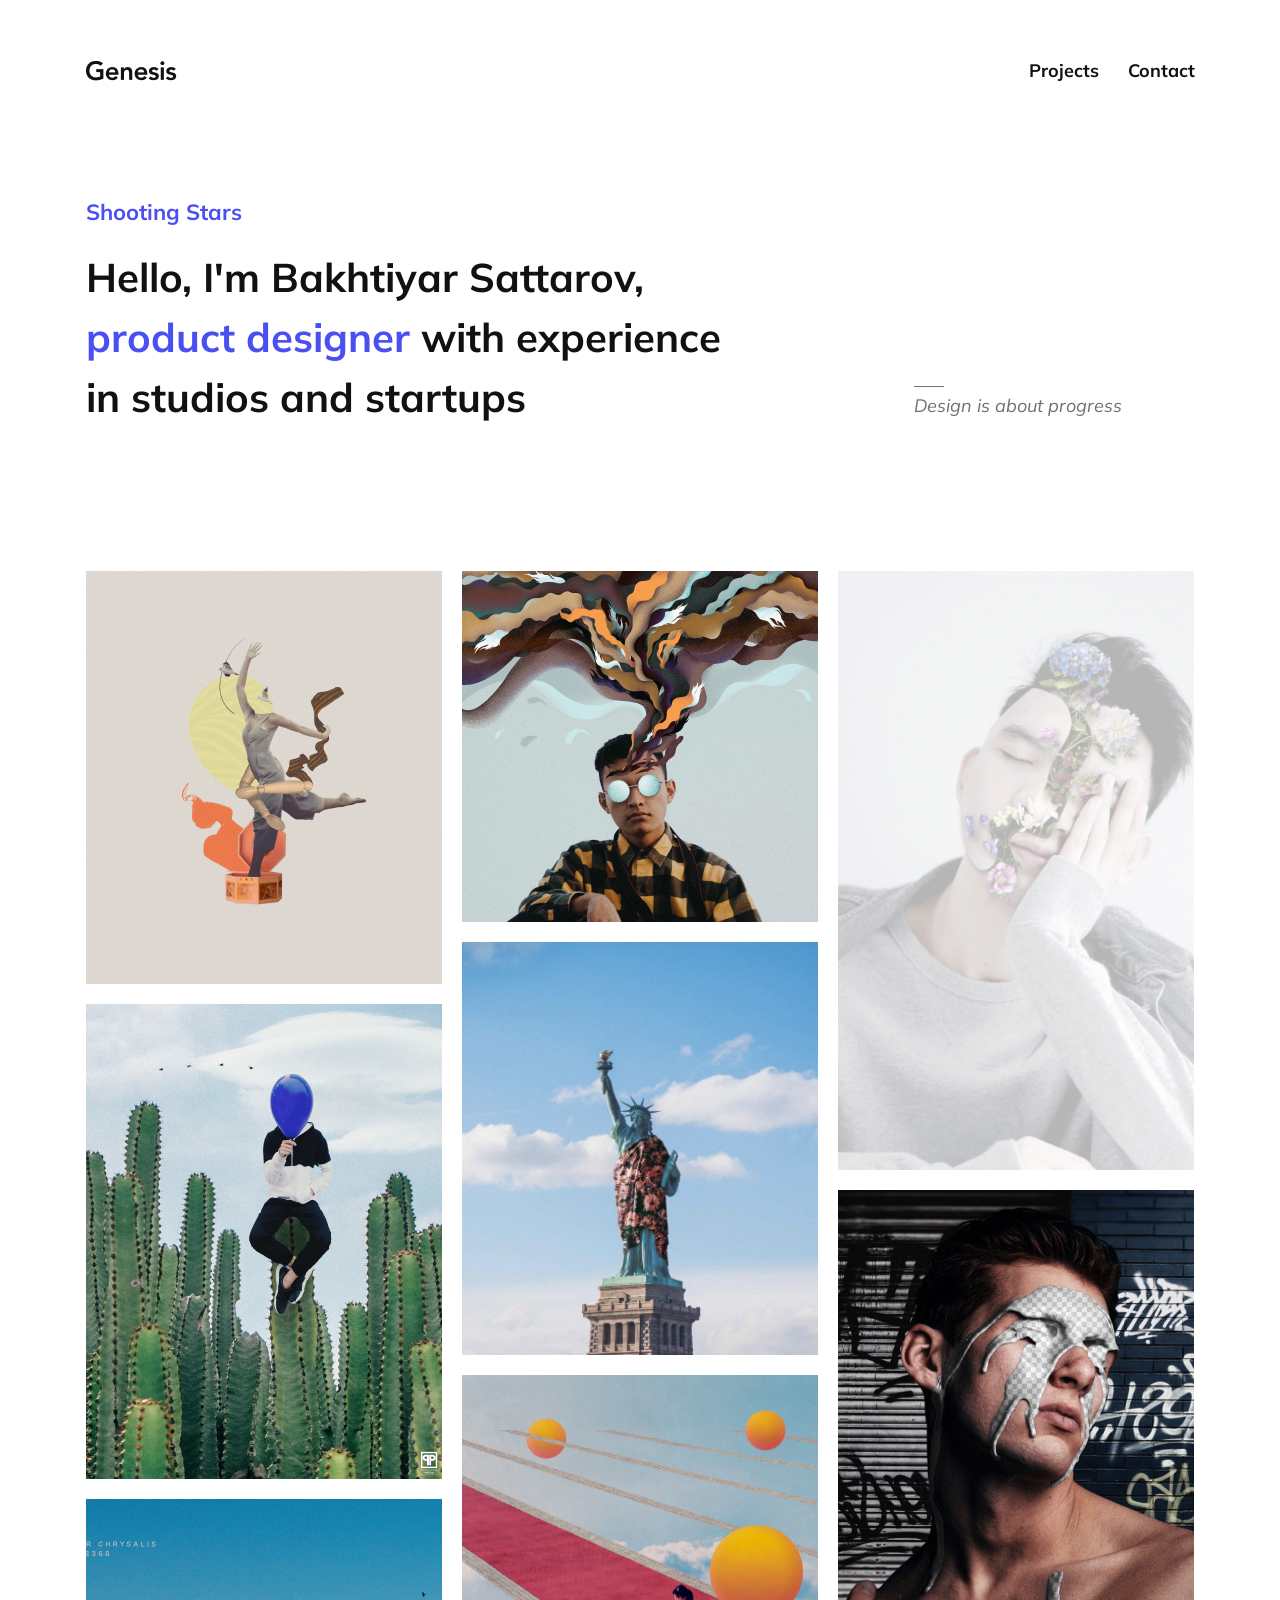
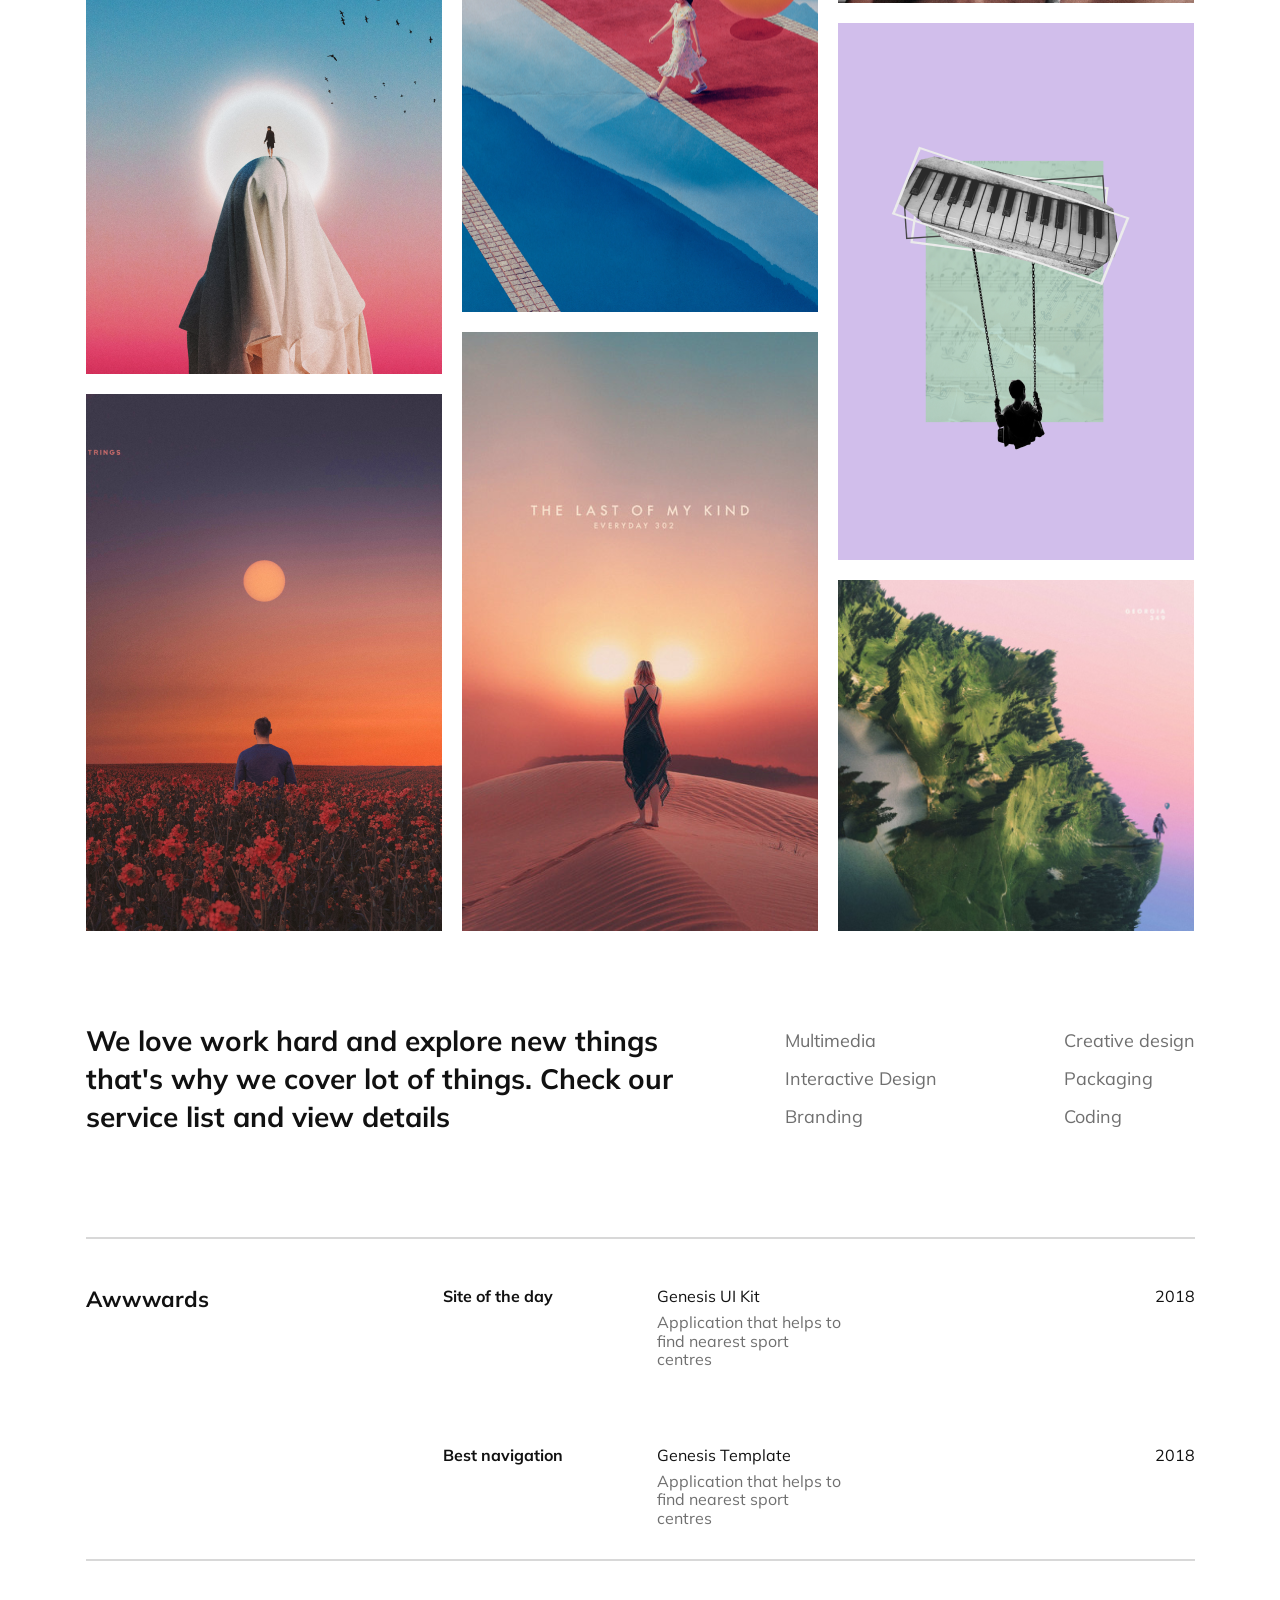
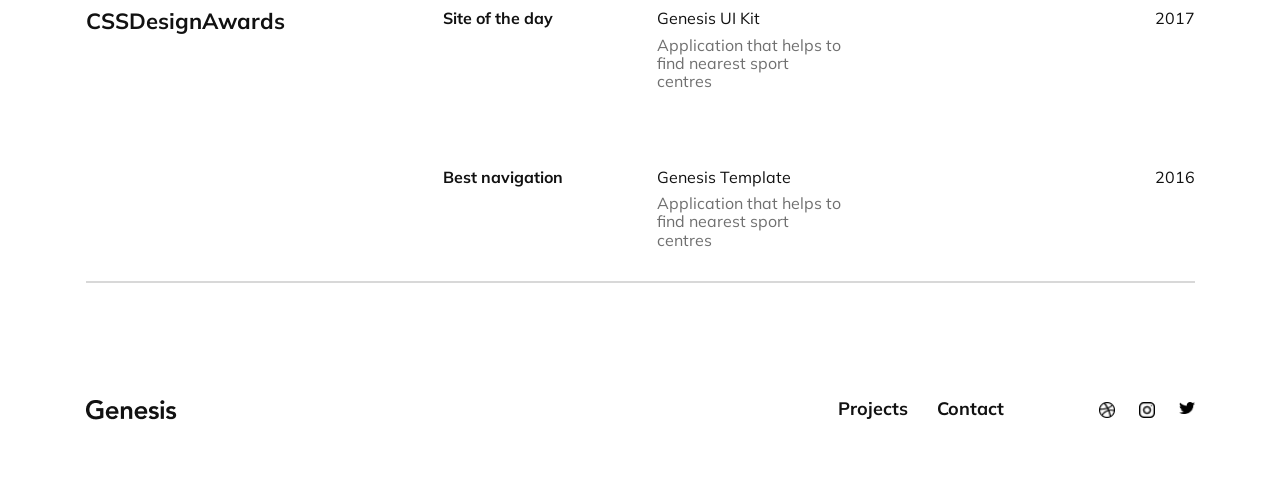
==== commit 29738fb0: "add footer scss" ====
--- a/index.html
+++ b/index.html
@@ -128,8 +128,6 @@
 
 </main>
 
-  <footer>
-
 <footer class="footer">
   <a class="footer_logo" href="index.html">
     <img src="images/Logo.png" alt="Genesis">
--- a/styles/index.css
+++ b/styles/index.css
@@ -1,2 +1,2 @@
-header{color:#111111}.header{display:-webkit-box;display:-ms-flexbox;display:flex;-webkit-box-pack:justify;-ms-flex-pack:justify;justify-content:space-between;-webkit-box-align:center;-ms-flex-align:center;align-items:center}.header_logo{color:#111111;text-decoration:none;padding-top:61px}.nav_list{display:-webkit-box;display:-ms-flexbox;display:flex;gap:29px;list-style:none;margin:0;padding-top:61px}.nav_link{color:#111111;text-decoration:none;font-size:18px;font-weight:700}.hero{display:-webkit-box;display:-ms-flexbox;display:flex;-webkit-box-pack:justify;-ms-flex-pack:justify;justify-content:space-between;-webkit-box-align:end;-ms-flex-align:end;align-items:flex-end;padding-top:96px}.hero_label{color:#4a4ff2;font-size:22px;font-weight:700}.hero_title{font-size:40px;font-weight:700;line-height:60px;max-width:635px;margin:0}.hero_highlight{color:#4a4ff2}.hero_quote{display:-webkit-box;display:-ms-flexbox;display:flex;-webkit-box-orient:vertical;-webkit-box-direction:normal;-ms-flex-direction:column;flex-direction:column;gap:9px;margin-right:73px;margin-bottom:10px}.hero_line{width:30px;height:1px;background:#111111;opacity:0.6}.hero_quoteText{font-size:18px;font-style:italic;opacity:0.6;margin:0}.grid__position{padding-top:144px}.grid__container{width:100%;height:1960px;display:-ms-grid;display:grid;-ms-grid-columns:1fr 20px 1fr 20px 1fr 20px 1fr 20px 1fr 20px 1fr 20px 1fr 20px 1fr 20px 1fr;grid-template-columns:repeat(9,1fr);-ms-grid-rows:1fr 20px 1fr 20px 1fr 20px 1fr 20px 1fr 20px 1fr 20px 1fr 20px 1fr 20px 1fr 20px 1fr 20px 1fr 20px 1fr 20px 1fr 20px 1fr 20px 1fr 20px 1fr 20px 1fr 20px 1fr 20px 1fr 20px 1fr 20px 1fr 20px 1fr 20px 1fr 20px 1fr 20px 1fr 20px 1fr 20px 1fr 20px 1fr 20px 1fr 20px 1fr 20px 1fr 20px 1fr;grid-template-rows:repeat(32,1fr);grid-gap:20px}.grid__container>:first-child{-ms-grid-row:1;-ms-grid-column:1}.grid__container>:nth-child(2){-ms-grid-row:1;-ms-grid-column:3}.grid__container>:nth-child(3){-ms-grid-row:1;-ms-grid-column:5}.grid__container>:nth-child(4){-ms-grid-row:1;-ms-grid-column:7}.grid__container>:nth-child(5){-ms-grid-row:1;-ms-grid-column:9}.grid__container>:nth-child(6){-ms-grid-row:1;-ms-grid-column:11}.grid__container>:nth-child(7){-ms-grid-row:1;-ms-grid-column:13}.grid__container>:nth-child(8){-ms-grid-row:1;-ms-grid-column:15}.grid__container>:nth-child(9){-ms-grid-row:1;-ms-grid-column:17}.grid__container>:nth-child(10){-ms-grid-row:3;-ms-grid-column:1}.grid__container>:nth-child(11){-ms-grid-row:3;-ms-grid-column:3}.grid__container>:nth-child(12){-ms-grid-row:3;-ms-grid-column:5}.grid__container>:nth-child(13){-ms-grid-row:3;-ms-grid-column:7}.grid__container>:nth-child(14){-ms-grid-row:3;-ms-grid-column:9}.grid__container>:nth-child(15){-ms-grid-row:3;-ms-grid-column:11}.grid__container>:nth-child(16){-ms-grid-row:3;-ms-grid-column:13}.grid__container>:nth-child(17){-ms-grid-row:3;-ms-grid-column:15}.grid__container>:nth-child(18){-ms-grid-row:3;-ms-grid-column:17}.grid__container>:nth-child(19){-ms-grid-row:5;-ms-grid-column:1}.grid__container>:nth-child(20){-ms-grid-row:5;-ms-grid-column:3}.grid__container>:nth-child(21){-ms-grid-row:5;-ms-grid-column:5}.grid__container>:nth-child(22){-ms-grid-row:5;-ms-grid-column:7}.grid__container>:nth-child(23){-ms-grid-row:5;-ms-grid-column:9}.grid__container>:nth-child(24){-ms-grid-row:5;-ms-grid-column:11}.grid__container>:nth-child(25){-ms-grid-row:5;-ms-grid-column:13}.grid__container>:nth-child(26){-ms-grid-row:5;-ms-grid-column:15}.grid__container>:nth-child(27){-ms-grid-row:5;-ms-grid-column:17}.grid__container>:nth-child(28){-ms-grid-row:7;-ms-grid-column:1}.grid__container>:nth-child(29){-ms-grid-row:7;-ms-grid-column:3}.grid__container>:nth-child(30){-ms-grid-row:7;-ms-grid-column:5}.grid__container>:nth-child(31){-ms-grid-row:7;-ms-grid-column:7}.grid__container>:nth-child(32){-ms-grid-row:7;-ms-grid-column:9}.grid__container>:nth-child(33){-ms-grid-row:7;-ms-grid-column:11}.grid__container>:nth-child(34){-ms-grid-row:7;-ms-grid-column:13}.grid__container>:nth-child(35){-ms-grid-row:7;-ms-grid-column:15}.grid__container>:nth-child(36){-ms-grid-row:7;-ms-grid-column:17}.grid__container>:nth-child(37){-ms-grid-row:9;-ms-grid-column:1}.grid__container>:nth-child(38){-ms-grid-row:9;-ms-grid-column:3}.grid__container>:nth-child(39){-ms-grid-row:9;-ms-grid-column:5}.grid__container>:nth-child(40){-ms-grid-row:9;-ms-grid-column:7}.grid__container>:nth-child(41){-ms-grid-row:9;-ms-grid-column:9}.grid__container>:nth-child(42){-ms-grid-row:9;-ms-grid-column:11}.grid__container>:nth-child(43){-ms-grid-row:9;-ms-grid-column:13}.grid__container>:nth-child(44){-ms-grid-row:9;-ms-grid-column:15}.grid__container>:nth-child(45){-ms-grid-row:9;-ms-grid-column:17}.grid__container>:nth-child(46){-ms-grid-row:11;-ms-grid-column:1}.grid__container>:nth-child(47){-ms-grid-row:11;-ms-grid-column:3}.grid__container>:nth-child(48){-ms-grid-row:11;-ms-grid-column:5}.grid__container>:nth-child(49){-ms-grid-row:11;-ms-grid-column:7}.grid__container>:nth-child(50){-ms-grid-row:11;-ms-grid-column:9}.grid__container>:nth-child(51){-ms-grid-row:11;-ms-grid-column:11}.grid__container>:nth-child(52){-ms-grid-row:11;-ms-grid-column:13}.grid__container>:nth-child(53){-ms-grid-row:11;-ms-grid-column:15}.grid__container>:nth-child(54){-ms-grid-row:11;-ms-grid-column:17}.grid__container>:nth-child(55){-ms-grid-row:13;-ms-grid-column:1}.grid__container>:nth-child(56){-ms-grid-row:13;-ms-grid-column:3}.grid__container>:nth-child(57){-ms-grid-row:13;-ms-grid-column:5}.grid__container>:nth-child(58){-ms-grid-row:13;-ms-grid-column:7}.grid__container>:nth-child(59){-ms-grid-row:13;-ms-grid-column:9}.grid__container>:nth-child(60){-ms-grid-row:13;-ms-grid-column:11}.grid__container>:nth-child(61){-ms-grid-row:13;-ms-grid-column:13}.grid__container>:nth-child(62){-ms-grid-row:13;-ms-grid-column:15}.grid__container>:nth-child(63){-ms-grid-row:13;-ms-grid-column:17}.grid__container>:nth-child(64){-ms-grid-row:15;-ms-grid-column:1}.grid__container>:nth-child(65){-ms-grid-row:15;-ms-grid-column:3}.grid__container>:nth-child(66){-ms-grid-row:15;-ms-grid-column:5}.grid__container>:nth-child(67){-ms-grid-row:15;-ms-grid-column:7}.grid__container>:nth-child(68){-ms-grid-row:15;-ms-grid-column:9}.grid__container>:nth-child(69){-ms-grid-row:15;-ms-grid-column:11}.grid__container>:nth-child(70){-ms-grid-row:15;-ms-grid-column:13}.grid__container>:nth-child(71){-ms-grid-row:15;-ms-grid-column:15}.grid__container>:nth-child(72){-ms-grid-row:15;-ms-grid-column:17}.grid__container>:nth-child(73){-ms-grid-row:17;-ms-grid-column:1}.grid__container>:nth-child(74){-ms-grid-row:17;-ms-grid-column:3}.grid__container>:nth-child(75){-ms-grid-row:17;-ms-grid-column:5}.grid__container>:nth-child(76){-ms-grid-row:17;-ms-grid-column:7}.grid__container>:nth-child(77){-ms-grid-row:17;-ms-grid-column:9}.grid__container>:nth-child(78){-ms-grid-row:17;-ms-grid-column:11}.grid__container>:nth-child(79){-ms-grid-row:17;-ms-grid-column:13}.grid__container>:nth-child(80){-ms-grid-row:17;-ms-grid-column:15}.grid__container>:nth-child(81){-ms-grid-row:17;-ms-grid-column:17}.grid__container>:nth-child(82){-ms-grid-row:19;-ms-grid-column:1}.grid__container>:nth-child(83){-ms-grid-row:19;-ms-grid-column:3}.grid__container>:nth-child(84){-ms-grid-row:19;-ms-grid-column:5}.grid__container>:nth-child(85){-ms-grid-row:19;-ms-grid-column:7}.grid__container>:nth-child(86){-ms-grid-row:19;-ms-grid-column:9}.grid__container>:nth-child(87){-ms-grid-row:19;-ms-grid-column:11}.grid__container>:nth-child(88){-ms-grid-row:19;-ms-grid-column:13}.grid__container>:nth-child(89){-ms-grid-row:19;-ms-grid-column:15}.grid__container>:nth-child(90){-ms-grid-row:19;-ms-grid-column:17}.grid__container>:nth-child(91){-ms-grid-row:21;-ms-grid-column:1}.grid__container>:nth-child(92){-ms-grid-row:21;-ms-grid-column:3}.grid__container>:nth-child(93){-ms-grid-row:21;-ms-grid-column:5}.grid__container>:nth-child(94){-ms-grid-row:21;-ms-grid-column:7}.grid__container>:nth-child(95){-ms-grid-row:21;-ms-grid-column:9}.grid__container>:nth-child(96){-ms-grid-row:21;-ms-grid-column:11}.grid__container>:nth-child(97){-ms-grid-row:21;-ms-grid-column:13}.grid__container>:nth-child(98){-ms-grid-row:21;-ms-grid-column:15}.grid__container>:nth-child(99){-ms-grid-row:21;-ms-grid-column:17}.grid__container>:nth-child(100){-ms-grid-row:23;-ms-grid-column:1}.grid__container>:nth-child(101){-ms-grid-row:23;-ms-grid-column:3}.grid__container>:nth-child(102){-ms-grid-row:23;-ms-grid-column:5}.grid__container>:nth-child(103){-ms-grid-row:23;-ms-grid-column:7}.grid__container>:nth-child(104){-ms-grid-row:23;-ms-grid-column:9}.grid__container>:nth-child(105){-ms-grid-row:23;-ms-grid-column:11}.grid__container>:nth-child(106){-ms-grid-row:23;-ms-grid-column:13}.grid__container>:nth-child(107){-ms-grid-row:23;-ms-grid-column:15}.grid__container>:nth-child(108){-ms-grid-row:23;-ms-grid-column:17}.grid__container>:nth-child(109){-ms-grid-row:25;-ms-grid-column:1}.grid__container>:nth-child(110){-ms-grid-row:25;-ms-grid-column:3}.grid__container>:nth-child(111){-ms-grid-row:25;-ms-grid-column:5}.grid__container>:nth-child(112){-ms-grid-row:25;-ms-grid-column:7}.grid__container>:nth-child(113){-ms-grid-row:25;-ms-grid-column:9}.grid__container>:nth-child(114){-ms-grid-row:25;-ms-grid-column:11}.grid__container>:nth-child(115){-ms-grid-row:25;-ms-grid-column:13}.grid__container>:nth-child(116){-ms-grid-row:25;-ms-grid-column:15}.grid__container>:nth-child(117){-ms-grid-row:25;-ms-grid-column:17}.grid__container>:nth-child(118){-ms-grid-row:27;-ms-grid-column:1}.grid__container>:nth-child(119){-ms-grid-row:27;-ms-grid-column:3}.grid__container>:nth-child(120){-ms-grid-row:27;-ms-grid-column:5}.grid__container>:nth-child(121){-ms-grid-row:27;-ms-grid-column:7}.grid__container>:nth-child(122){-ms-grid-row:27;-ms-grid-column:9}.grid__container>:nth-child(123){-ms-grid-row:27;-ms-grid-column:11}.grid__container>:nth-child(124){-ms-grid-row:27;-ms-grid-column:13}.grid__container>:nth-child(125){-ms-grid-row:27;-ms-grid-column:15}.grid__container>:nth-child(126){-ms-grid-row:27;-ms-grid-column:17}.grid__container>:nth-child(127){-ms-grid-row:29;-ms-grid-column:1}.grid__container>:nth-child(128){-ms-grid-row:29;-ms-grid-column:3}.grid__container>:nth-child(129){-ms-grid-row:29;-ms-grid-column:5}.grid__container>:nth-child(130){-ms-grid-row:29;-ms-grid-column:7}.grid__container>:nth-child(131){-ms-grid-row:29;-ms-grid-column:9}.grid__container>:nth-child(132){-ms-grid-row:29;-ms-grid-column:11}.grid__container>:nth-child(133){-ms-grid-row:29;-ms-grid-column:13}.grid__container>:nth-child(134){-ms-grid-row:29;-ms-grid-column:15}.grid__container>:nth-child(135){-ms-grid-row:29;-ms-grid-column:17}.grid__container>:nth-child(136){-ms-grid-row:31;-ms-grid-column:1}.grid__container>:nth-child(137){-ms-grid-row:31;-ms-grid-column:3}.grid__container>:nth-child(138){-ms-grid-row:31;-ms-grid-column:5}.grid__container>:nth-child(139){-ms-grid-row:31;-ms-grid-column:7}.grid__container>:nth-child(140){-ms-grid-row:31;-ms-grid-column:9}.grid__container>:nth-child(141){-ms-grid-row:31;-ms-grid-column:11}.grid__container>:nth-child(142){-ms-grid-row:31;-ms-grid-column:13}.grid__container>:nth-child(143){-ms-grid-row:31;-ms-grid-column:15}.grid__container>:nth-child(144){-ms-grid-row:31;-ms-grid-column:17}.grid__container>:nth-child(145){-ms-grid-row:33;-ms-grid-column:1}.grid__container>:nth-child(146){-ms-grid-row:33;-ms-grid-column:3}.grid__container>:nth-child(147){-ms-grid-row:33;-ms-grid-column:5}.grid__container>:nth-child(148){-ms-grid-row:33;-ms-grid-column:7}.grid__container>:nth-child(149){-ms-grid-row:33;-ms-grid-column:9}.grid__container>:nth-child(150){-ms-grid-row:33;-ms-grid-column:11}.grid__container>:nth-child(151){-ms-grid-row:33;-ms-grid-column:13}.grid__container>:nth-child(152){-ms-grid-row:33;-ms-grid-column:15}.grid__container>:nth-child(153){-ms-grid-row:33;-ms-grid-column:17}.grid__container>:nth-child(154){-ms-grid-row:35;-ms-grid-column:1}.grid__container>:nth-child(155){-ms-grid-row:35;-ms-grid-column:3}.grid__container>:nth-child(156){-ms-grid-row:35;-ms-grid-column:5}.grid__container>:nth-child(157){-ms-grid-row:35;-ms-grid-column:7}.grid__container>:nth-child(158){-ms-grid-row:35;-ms-grid-column:9}.grid__container>:nth-child(159){-ms-grid-row:35;-ms-grid-column:11}.grid__container>:nth-child(160){-ms-grid-row:35;-ms-grid-column:13}.grid__container>:nth-child(161){-ms-grid-row:35;-ms-grid-column:15}.grid__container>:nth-child(162){-ms-grid-row:35;-ms-grid-column:17}.grid__container>:nth-child(163){-ms-grid-row:37;-ms-grid-column:1}.grid__container>:nth-child(164){-ms-grid-row:37;-ms-grid-column:3}.grid__container>:nth-child(165){-ms-grid-row:37;-ms-grid-column:5}.grid__container>:nth-child(166){-ms-grid-row:37;-ms-grid-column:7}.grid__container>:nth-child(167){-ms-grid-row:37;-ms-grid-column:9}.grid__container>:nth-child(168){-ms-grid-row:37;-ms-grid-column:11}.grid__container>:nth-child(169){-ms-grid-row:37;-ms-grid-column:13}.grid__container>:nth-child(170){-ms-grid-row:37;-ms-grid-column:15}.grid__container>:nth-child(171){-ms-grid-row:37;-ms-grid-column:17}.grid__container>:nth-child(172){-ms-grid-row:39;-ms-grid-column:1}.grid__container>:nth-child(173){-ms-grid-row:39;-ms-grid-column:3}.grid__container>:nth-child(174){-ms-grid-row:39;-ms-grid-column:5}.grid__container>:nth-child(175){-ms-grid-row:39;-ms-grid-column:7}.grid__container>:nth-child(176){-ms-grid-row:39;-ms-grid-column:9}.grid__container>:nth-child(177){-ms-grid-row:39;-ms-grid-column:11}.grid__container>:nth-child(178){-ms-grid-row:39;-ms-grid-column:13}.grid__container>:nth-child(179){-ms-grid-row:39;-ms-grid-column:15}.grid__container>:nth-child(180){-ms-grid-row:39;-ms-grid-column:17}.grid__container>:nth-child(181){-ms-grid-row:41;-ms-grid-column:1}.grid__container>:nth-child(182){-ms-grid-row:41;-ms-grid-column:3}.grid__container>:nth-child(183){-ms-grid-row:41;-ms-grid-column:5}.grid__container>:nth-child(184){-ms-grid-row:41;-ms-grid-column:7}.grid__container>:nth-child(185){-ms-grid-row:41;-ms-grid-column:9}.grid__container>:nth-child(186){-ms-grid-row:41;-ms-grid-column:11}.grid__container>:nth-child(187){-ms-grid-row:41;-ms-grid-column:13}.grid__container>:nth-child(188){-ms-grid-row:41;-ms-grid-column:15}.grid__container>:nth-child(189){-ms-grid-row:41;-ms-grid-column:17}.grid__container>:nth-child(190){-ms-grid-row:43;-ms-grid-column:1}.grid__container>:nth-child(191){-ms-grid-row:43;-ms-grid-column:3}.grid__container>:nth-child(192){-ms-grid-row:43;-ms-grid-column:5}.grid__container>:nth-child(193){-ms-grid-row:43;-ms-grid-column:7}.grid__container>:nth-child(194){-ms-grid-row:43;-ms-grid-column:9}.grid__container>:nth-child(195){-ms-grid-row:43;-ms-grid-column:11}.grid__container>:nth-child(196){-ms-grid-row:43;-ms-grid-column:13}.grid__container>:nth-child(197){-ms-grid-row:43;-ms-grid-column:15}.grid__container>:nth-child(198){-ms-grid-row:43;-ms-grid-column:17}.grid__container>:nth-child(199){-ms-grid-row:45;-ms-grid-column:1}.grid__container>:nth-child(200){-ms-grid-row:45;-ms-grid-column:3}.grid__container>:nth-child(201){-ms-grid-row:45;-ms-grid-column:5}.grid__container>:nth-child(202){-ms-grid-row:45;-ms-grid-column:7}.grid__container>:nth-child(203){-ms-grid-row:45;-ms-grid-column:9}.grid__container>:nth-child(204){-ms-grid-row:45;-ms-grid-column:11}.grid__container>:nth-child(205){-ms-grid-row:45;-ms-grid-column:13}.grid__container>:nth-child(206){-ms-grid-row:45;-ms-grid-column:15}.grid__container>:nth-child(207){-ms-grid-row:45;-ms-grid-column:17}.grid__container>:nth-child(208){-ms-grid-row:47;-ms-grid-column:1}.grid__container>:nth-child(209){-ms-grid-row:47;-ms-grid-column:3}.grid__container>:nth-child(210){-ms-grid-row:47;-ms-grid-column:5}.grid__container>:nth-child(211){-ms-grid-row:47;-ms-grid-column:7}.grid__container>:nth-child(212){-ms-grid-row:47;-ms-grid-column:9}.grid__container>:nth-child(213){-ms-grid-row:47;-ms-grid-column:11}.grid__container>:nth-child(214){-ms-grid-row:47;-ms-grid-column:13}.grid__container>:nth-child(215){-ms-grid-row:47;-ms-grid-column:15}.grid__container>:nth-child(216){-ms-grid-row:47;-ms-grid-column:17}.grid__container>:nth-child(217){-ms-grid-row:49;-ms-grid-column:1}.grid__container>:nth-child(218){-ms-grid-row:49;-ms-grid-column:3}.grid__container>:nth-child(219){-ms-grid-row:49;-ms-grid-column:5}.grid__container>:nth-child(220){-ms-grid-row:49;-ms-grid-column:7}.grid__container>:nth-child(221){-ms-grid-row:49;-ms-grid-column:9}.grid__container>:nth-child(222){-ms-grid-row:49;-ms-grid-column:11}.grid__container>:nth-child(223){-ms-grid-row:49;-ms-grid-column:13}.grid__container>:nth-child(224){-ms-grid-row:49;-ms-grid-column:15}.grid__container>:nth-child(225){-ms-grid-row:49;-ms-grid-column:17}.grid__container>:nth-child(226){-ms-grid-row:51;-ms-grid-column:1}.grid__container>:nth-child(227){-ms-grid-row:51;-ms-grid-column:3}.grid__container>:nth-child(228){-ms-grid-row:51;-ms-grid-column:5}.grid__container>:nth-child(229){-ms-grid-row:51;-ms-grid-column:7}.grid__container>:nth-child(230){-ms-grid-row:51;-ms-grid-column:9}.grid__container>:nth-child(231){-ms-grid-row:51;-ms-grid-column:11}.grid__container>:nth-child(232){-ms-grid-row:51;-ms-grid-column:13}.grid__container>:nth-child(233){-ms-grid-row:51;-ms-grid-column:15}.grid__container>:nth-child(234){-ms-grid-row:51;-ms-grid-column:17}.grid__container>:nth-child(235){-ms-grid-row:53;-ms-grid-column:1}.grid__container>:nth-child(236){-ms-grid-row:53;-ms-grid-column:3}.grid__container>:nth-child(237){-ms-grid-row:53;-ms-grid-column:5}.grid__container>:nth-child(238){-ms-grid-row:53;-ms-grid-column:7}.grid__container>:nth-child(239){-ms-grid-row:53;-ms-grid-column:9}.grid__container>:nth-child(240){-ms-grid-row:53;-ms-grid-column:11}.grid__container>:nth-child(241){-ms-grid-row:53;-ms-grid-column:13}.grid__container>:nth-child(242){-ms-grid-row:53;-ms-grid-column:15}.grid__container>:nth-child(243){-ms-grid-row:53;-ms-grid-column:17}.grid__container>:nth-child(244){-ms-grid-row:55;-ms-grid-column:1}.grid__container>:nth-child(245){-ms-grid-row:55;-ms-grid-column:3}.grid__container>:nth-child(246){-ms-grid-row:55;-ms-grid-column:5}.grid__container>:nth-child(247){-ms-grid-row:55;-ms-grid-column:7}.grid__container>:nth-child(248){-ms-grid-row:55;-ms-grid-column:9}.grid__container>:nth-child(249){-ms-grid-row:55;-ms-grid-column:11}.grid__container>:nth-child(250){-ms-grid-row:55;-ms-grid-column:13}.grid__container>:nth-child(251){-ms-grid-row:55;-ms-grid-column:15}.grid__container>:nth-child(252){-ms-grid-row:55;-ms-grid-column:17}.grid__container>:nth-child(253){-ms-grid-row:57;-ms-grid-column:1}.grid__container>:nth-child(254){-ms-grid-row:57;-ms-grid-column:3}.grid__container>:nth-child(255){-ms-grid-row:57;-ms-grid-column:5}.grid__container>:nth-child(256){-ms-grid-row:57;-ms-grid-column:7}.grid__container>:nth-child(257){-ms-grid-row:57;-ms-grid-column:9}.grid__container>:nth-child(258){-ms-grid-row:57;-ms-grid-column:11}.grid__container>:nth-child(259){-ms-grid-row:57;-ms-grid-column:13}.grid__container>:nth-child(260){-ms-grid-row:57;-ms-grid-column:15}.grid__container>:nth-child(261){-ms-grid-row:57;-ms-grid-column:17}.grid__container>:nth-child(262){-ms-grid-row:59;-ms-grid-column:1}.grid__container>:nth-child(263){-ms-grid-row:59;-ms-grid-column:3}.grid__container>:nth-child(264){-ms-grid-row:59;-ms-grid-column:5}.grid__container>:nth-child(265){-ms-grid-row:59;-ms-grid-column:7}.grid__container>:nth-child(266){-ms-grid-row:59;-ms-grid-column:9}.grid__container>:nth-child(267){-ms-grid-row:59;-ms-grid-column:11}.grid__container>:nth-child(268){-ms-grid-row:59;-ms-grid-column:13}.grid__container>:nth-child(269){-ms-grid-row:59;-ms-grid-column:15}.grid__container>:nth-child(270){-ms-grid-row:59;-ms-grid-column:17}.grid__container>:nth-child(271){-ms-grid-row:61;-ms-grid-column:1}.grid__container>:nth-child(272){-ms-grid-row:61;-ms-grid-column:3}.grid__container>:nth-child(273){-ms-grid-row:61;-ms-grid-column:5}.grid__container>:nth-child(274){-ms-grid-row:61;-ms-grid-column:7}.grid__container>:nth-child(275){-ms-grid-row:61;-ms-grid-column:9}.grid__container>:nth-child(276){-ms-grid-row:61;-ms-grid-column:11}.grid__container>:nth-child(277){-ms-grid-row:61;-ms-grid-column:13}.grid__container>:nth-child(278){-ms-grid-row:61;-ms-grid-column:15}.grid__container>:nth-child(279){-ms-grid-row:61;-ms-grid-column:17}.grid__container>:nth-child(280){-ms-grid-row:63;-ms-grid-column:1}.grid__container>:nth-child(281){-ms-grid-row:63;-ms-grid-column:3}.grid__container>:nth-child(282){-ms-grid-row:63;-ms-grid-column:5}.grid__container>:nth-child(283){-ms-grid-row:63;-ms-grid-column:7}.grid__container>:nth-child(284){-ms-grid-row:63;-ms-grid-column:9}.grid__container>:nth-child(285){-ms-grid-row:63;-ms-grid-column:11}.grid__container>:nth-child(286){-ms-grid-row:63;-ms-grid-column:13}.grid__container>:nth-child(287){-ms-grid-row:63;-ms-grid-column:15}.grid__container>:nth-child(288){-ms-grid-row:63;-ms-grid-column:17}.grid__container img{width:100%;height:100%;-o-object-fit:cover;object-fit:cover}.grid__image-one{-ms-grid-row:1;-ms-grid-row-span:7;grid-row:1/8}.grid__image-two{-ms-grid-row:1;-ms-grid-row-span:6;grid-row:1/7}.grid__image-three{-ms-grid-row:1;-ms-grid-row-span:10;grid-row:1/11}.grid__image-four{-ms-grid-row:8;-ms-grid-row-span:8;grid-row:8/16}.grid__image-five{-ms-grid-row:7;-ms-grid-row-span:7;grid-row:7/14}.grid__image-six{-ms-grid-row:11;-ms-grid-row-span:7;grid-row:11/18}.grid__image-seven{-ms-grid-row:16;-ms-grid-row-span:8;grid-row:16/24}.grid__image-eight{-ms-grid-row:14;-ms-grid-row-span:9;grid-row:14/23}.grid__image-nine{-ms-grid-row:18;-ms-grid-row-span:9;grid-row:18/27}.grid__image-ten{-ms-grid-row:24;-ms-grid-row-span:9;grid-row:24/33}.grid__image-eleven{-ms-grid-row:23;-ms-grid-row-span:10;grid-row:23/33}.grid__image-twelve{-ms-grid-row:27;-ms-grid-row-span:6;grid-row:27/33}.column-left{-ms-grid-column:1;-ms-grid-column-span:3;grid-column:1/4}.column-middle{-ms-grid-column:4;-ms-grid-column-span:3;grid-column:4/7}.column-right{-ms-grid-column:7;-ms-grid-column-span:3;grid-column:7/10}.services{display:-webkit-box;display:-ms-flexbox;display:flex;-webkit-box-pack:justify;-ms-flex-pack:justify;justify-content:space-between;padding-top:91px}.services_title{max-width:635px;font-size:28px;font-weight:700;line-height:38px;margin:0}.services_lists{display:-webkit-box;display:-ms-flexbox;display:flex;gap:127px}.services_list{list-style:none;margin:0;padding:0}.services_list li{font-size:18px;line-height:38px;opacity:0.6}.awards{padding-top:101px;border-bottom:2px solid #d8d8d8}.awards_block{display:-webkit-box;display:-ms-flexbox;display:flex;border-top:2px solid #d8d8d8;padding-top:48px;padding-bottom:32px}.awards_site{width:357px;margin:0;font-size:22px;font-weight:700}.awards_items{-webkit-box-flex:1;-ms-flex:1;flex:1;display:-webkit-box;display:-ms-flexbox;display:flex;-webkit-box-orient:vertical;-webkit-box-direction:normal;-ms-flex-direction:column;flex-direction:column;gap:77px}.awards_item{display:-webkit-box;display:-ms-flexbox;display:flex;-webkit-box-pack:justify;-ms-flex-pack:justify;justify-content:space-between}.awards_category{width:214px;margin:0;font-weight:700}.awards_project{-webkit-box-flex:1;-ms-flex:1;flex:1}.awards_name{margin:0 0 8px}.awards_text{max-width:190px;margin:0;font-size:16px;opacity:0.6}.awards_year{margin:0}body{font-family:"Mulish",sans-serif;color:#111111;max-width:1109px;margin:0 auto}
+.header{color:#111111;display:-webkit-box;display:-ms-flexbox;display:flex;-webkit-box-pack:justify;-ms-flex-pack:justify;justify-content:space-between;-webkit-box-align:center;-ms-flex-align:center;align-items:center;padding-top:61px}.header_logo{color:#111111;text-decoration:none}img{display:block}.nav_list{display:-webkit-box;display:-ms-flexbox;display:flex;gap:29px;list-style:none;margin:0;padding:0}.nav_link{color:#111111;text-decoration:none;font-size:18px;font-weight:700}.hero{display:-webkit-box;display:-ms-flexbox;display:flex;-webkit-box-pack:justify;-ms-flex-pack:justify;justify-content:space-between;-webkit-box-align:end;-ms-flex-align:end;align-items:flex-end;padding-top:96px}.hero_label{color:#4a4ff2;font-size:22px;font-weight:700}.hero_title{font-size:40px;font-weight:700;line-height:60px;max-width:635px;margin:0}.hero_highlight{color:#4a4ff2}.hero_quote{display:-webkit-box;display:-ms-flexbox;display:flex;-webkit-box-orient:vertical;-webkit-box-direction:normal;-ms-flex-direction:column;flex-direction:column;gap:9px;margin-right:73px;margin-bottom:10px}.hero_line{width:30px;height:1px;background:#111111;opacity:0.6}.hero_quoteText{font-size:18px;font-style:italic;opacity:0.6;margin:0}.grid__position{padding-top:144px}.grid__container{width:100%;height:1960px;display:-ms-grid;display:grid;-ms-grid-columns:1fr 20px 1fr 20px 1fr 20px 1fr 20px 1fr 20px 1fr 20px 1fr 20px 1fr 20px 1fr;grid-template-columns:repeat(9,1fr);-ms-grid-rows:1fr 20px 1fr 20px 1fr 20px 1fr 20px 1fr 20px 1fr 20px 1fr 20px 1fr 20px 1fr 20px 1fr 20px 1fr 20px 1fr 20px 1fr 20px 1fr 20px 1fr 20px 1fr 20px 1fr 20px 1fr 20px 1fr 20px 1fr 20px 1fr 20px 1fr 20px 1fr 20px 1fr 20px 1fr 20px 1fr 20px 1fr 20px 1fr 20px 1fr 20px 1fr 20px 1fr 20px 1fr;grid-template-rows:repeat(32,1fr);grid-gap:20px}.grid__container>:first-child{-ms-grid-row:1;-ms-grid-column:1}.grid__container>:nth-child(2){-ms-grid-row:1;-ms-grid-column:3}.grid__container>:nth-child(3){-ms-grid-row:1;-ms-grid-column:5}.grid__container>:nth-child(4){-ms-grid-row:1;-ms-grid-column:7}.grid__container>:nth-child(5){-ms-grid-row:1;-ms-grid-column:9}.grid__container>:nth-child(6){-ms-grid-row:1;-ms-grid-column:11}.grid__container>:nth-child(7){-ms-grid-row:1;-ms-grid-column:13}.grid__container>:nth-child(8){-ms-grid-row:1;-ms-grid-column:15}.grid__container>:nth-child(9){-ms-grid-row:1;-ms-grid-column:17}.grid__container>:nth-child(10){-ms-grid-row:3;-ms-grid-column:1}.grid__container>:nth-child(11){-ms-grid-row:3;-ms-grid-column:3}.grid__container>:nth-child(12){-ms-grid-row:3;-ms-grid-column:5}.grid__container>:nth-child(13){-ms-grid-row:3;-ms-grid-column:7}.grid__container>:nth-child(14){-ms-grid-row:3;-ms-grid-column:9}.grid__container>:nth-child(15){-ms-grid-row:3;-ms-grid-column:11}.grid__container>:nth-child(16){-ms-grid-row:3;-ms-grid-column:13}.grid__container>:nth-child(17){-ms-grid-row:3;-ms-grid-column:15}.grid__container>:nth-child(18){-ms-grid-row:3;-ms-grid-column:17}.grid__container>:nth-child(19){-ms-grid-row:5;-ms-grid-column:1}.grid__container>:nth-child(20){-ms-grid-row:5;-ms-grid-column:3}.grid__container>:nth-child(21){-ms-grid-row:5;-ms-grid-column:5}.grid__container>:nth-child(22){-ms-grid-row:5;-ms-grid-column:7}.grid__container>:nth-child(23){-ms-grid-row:5;-ms-grid-column:9}.grid__container>:nth-child(24){-ms-grid-row:5;-ms-grid-column:11}.grid__container>:nth-child(25){-ms-grid-row:5;-ms-grid-column:13}.grid__container>:nth-child(26){-ms-grid-row:5;-ms-grid-column:15}.grid__container>:nth-child(27){-ms-grid-row:5;-ms-grid-column:17}.grid__container>:nth-child(28){-ms-grid-row:7;-ms-grid-column:1}.grid__container>:nth-child(29){-ms-grid-row:7;-ms-grid-column:3}.grid__container>:nth-child(30){-ms-grid-row:7;-ms-grid-column:5}.grid__container>:nth-child(31){-ms-grid-row:7;-ms-grid-column:7}.grid__container>:nth-child(32){-ms-grid-row:7;-ms-grid-column:9}.grid__container>:nth-child(33){-ms-grid-row:7;-ms-grid-column:11}.grid__container>:nth-child(34){-ms-grid-row:7;-ms-grid-column:13}.grid__container>:nth-child(35){-ms-grid-row:7;-ms-grid-column:15}.grid__container>:nth-child(36){-ms-grid-row:7;-ms-grid-column:17}.grid__container>:nth-child(37){-ms-grid-row:9;-ms-grid-column:1}.grid__container>:nth-child(38){-ms-grid-row:9;-ms-grid-column:3}.grid__container>:nth-child(39){-ms-grid-row:9;-ms-grid-column:5}.grid__container>:nth-child(40){-ms-grid-row:9;-ms-grid-column:7}.grid__container>:nth-child(41){-ms-grid-row:9;-ms-grid-column:9}.grid__container>:nth-child(42){-ms-grid-row:9;-ms-grid-column:11}.grid__container>:nth-child(43){-ms-grid-row:9;-ms-grid-column:13}.grid__container>:nth-child(44){-ms-grid-row:9;-ms-grid-column:15}.grid__container>:nth-child(45){-ms-grid-row:9;-ms-grid-column:17}.grid__container>:nth-child(46){-ms-grid-row:11;-ms-grid-column:1}.grid__container>:nth-child(47){-ms-grid-row:11;-ms-grid-column:3}.grid__container>:nth-child(48){-ms-grid-row:11;-ms-grid-column:5}.grid__container>:nth-child(49){-ms-grid-row:11;-ms-grid-column:7}.grid__container>:nth-child(50){-ms-grid-row:11;-ms-grid-column:9}.grid__container>:nth-child(51){-ms-grid-row:11;-ms-grid-column:11}.grid__container>:nth-child(52){-ms-grid-row:11;-ms-grid-column:13}.grid__container>:nth-child(53){-ms-grid-row:11;-ms-grid-column:15}.grid__container>:nth-child(54){-ms-grid-row:11;-ms-grid-column:17}.grid__container>:nth-child(55){-ms-grid-row:13;-ms-grid-column:1}.grid__container>:nth-child(56){-ms-grid-row:13;-ms-grid-column:3}.grid__container>:nth-child(57){-ms-grid-row:13;-ms-grid-column:5}.grid__container>:nth-child(58){-ms-grid-row:13;-ms-grid-column:7}.grid__container>:nth-child(59){-ms-grid-row:13;-ms-grid-column:9}.grid__container>:nth-child(60){-ms-grid-row:13;-ms-grid-column:11}.grid__container>:nth-child(61){-ms-grid-row:13;-ms-grid-column:13}.grid__container>:nth-child(62){-ms-grid-row:13;-ms-grid-column:15}.grid__container>:nth-child(63){-ms-grid-row:13;-ms-grid-column:17}.grid__container>:nth-child(64){-ms-grid-row:15;-ms-grid-column:1}.grid__container>:nth-child(65){-ms-grid-row:15;-ms-grid-column:3}.grid__container>:nth-child(66){-ms-grid-row:15;-ms-grid-column:5}.grid__container>:nth-child(67){-ms-grid-row:15;-ms-grid-column:7}.grid__container>:nth-child(68){-ms-grid-row:15;-ms-grid-column:9}.grid__container>:nth-child(69){-ms-grid-row:15;-ms-grid-column:11}.grid__container>:nth-child(70){-ms-grid-row:15;-ms-grid-column:13}.grid__container>:nth-child(71){-ms-grid-row:15;-ms-grid-column:15}.grid__container>:nth-child(72){-ms-grid-row:15;-ms-grid-column:17}.grid__container>:nth-child(73){-ms-grid-row:17;-ms-grid-column:1}.grid__container>:nth-child(74){-ms-grid-row:17;-ms-grid-column:3}.grid__container>:nth-child(75){-ms-grid-row:17;-ms-grid-column:5}.grid__container>:nth-child(76){-ms-grid-row:17;-ms-grid-column:7}.grid__container>:nth-child(77){-ms-grid-row:17;-ms-grid-column:9}.grid__container>:nth-child(78){-ms-grid-row:17;-ms-grid-column:11}.grid__container>:nth-child(79){-ms-grid-row:17;-ms-grid-column:13}.grid__container>:nth-child(80){-ms-grid-row:17;-ms-grid-column:15}.grid__container>:nth-child(81){-ms-grid-row:17;-ms-grid-column:17}.grid__container>:nth-child(82){-ms-grid-row:19;-ms-grid-column:1}.grid__container>:nth-child(83){-ms-grid-row:19;-ms-grid-column:3}.grid__container>:nth-child(84){-ms-grid-row:19;-ms-grid-column:5}.grid__container>:nth-child(85){-ms-grid-row:19;-ms-grid-column:7}.grid__container>:nth-child(86){-ms-grid-row:19;-ms-grid-column:9}.grid__container>:nth-child(87){-ms-grid-row:19;-ms-grid-column:11}.grid__container>:nth-child(88){-ms-grid-row:19;-ms-grid-column:13}.grid__container>:nth-child(89){-ms-grid-row:19;-ms-grid-column:15}.grid__container>:nth-child(90){-ms-grid-row:19;-ms-grid-column:17}.grid__container>:nth-child(91){-ms-grid-row:21;-ms-grid-column:1}.grid__container>:nth-child(92){-ms-grid-row:21;-ms-grid-column:3}.grid__container>:nth-child(93){-ms-grid-row:21;-ms-grid-column:5}.grid__container>:nth-child(94){-ms-grid-row:21;-ms-grid-column:7}.grid__container>:nth-child(95){-ms-grid-row:21;-ms-grid-column:9}.grid__container>:nth-child(96){-ms-grid-row:21;-ms-grid-column:11}.grid__container>:nth-child(97){-ms-grid-row:21;-ms-grid-column:13}.grid__container>:nth-child(98){-ms-grid-row:21;-ms-grid-column:15}.grid__container>:nth-child(99){-ms-grid-row:21;-ms-grid-column:17}.grid__container>:nth-child(100){-ms-grid-row:23;-ms-grid-column:1}.grid__container>:nth-child(101){-ms-grid-row:23;-ms-grid-column:3}.grid__container>:nth-child(102){-ms-grid-row:23;-ms-grid-column:5}.grid__container>:nth-child(103){-ms-grid-row:23;-ms-grid-column:7}.grid__container>:nth-child(104){-ms-grid-row:23;-ms-grid-column:9}.grid__container>:nth-child(105){-ms-grid-row:23;-ms-grid-column:11}.grid__container>:nth-child(106){-ms-grid-row:23;-ms-grid-column:13}.grid__container>:nth-child(107){-ms-grid-row:23;-ms-grid-column:15}.grid__container>:nth-child(108){-ms-grid-row:23;-ms-grid-column:17}.grid__container>:nth-child(109){-ms-grid-row:25;-ms-grid-column:1}.grid__container>:nth-child(110){-ms-grid-row:25;-ms-grid-column:3}.grid__container>:nth-child(111){-ms-grid-row:25;-ms-grid-column:5}.grid__container>:nth-child(112){-ms-grid-row:25;-ms-grid-column:7}.grid__container>:nth-child(113){-ms-grid-row:25;-ms-grid-column:9}.grid__container>:nth-child(114){-ms-grid-row:25;-ms-grid-column:11}.grid__container>:nth-child(115){-ms-grid-row:25;-ms-grid-column:13}.grid__container>:nth-child(116){-ms-grid-row:25;-ms-grid-column:15}.grid__container>:nth-child(117){-ms-grid-row:25;-ms-grid-column:17}.grid__container>:nth-child(118){-ms-grid-row:27;-ms-grid-column:1}.grid__container>:nth-child(119){-ms-grid-row:27;-ms-grid-column:3}.grid__container>:nth-child(120){-ms-grid-row:27;-ms-grid-column:5}.grid__container>:nth-child(121){-ms-grid-row:27;-ms-grid-column:7}.grid__container>:nth-child(122){-ms-grid-row:27;-ms-grid-column:9}.grid__container>:nth-child(123){-ms-grid-row:27;-ms-grid-column:11}.grid__container>:nth-child(124){-ms-grid-row:27;-ms-grid-column:13}.grid__container>:nth-child(125){-ms-grid-row:27;-ms-grid-column:15}.grid__container>:nth-child(126){-ms-grid-row:27;-ms-grid-column:17}.grid__container>:nth-child(127){-ms-grid-row:29;-ms-grid-column:1}.grid__container>:nth-child(128){-ms-grid-row:29;-ms-grid-column:3}.grid__container>:nth-child(129){-ms-grid-row:29;-ms-grid-column:5}.grid__container>:nth-child(130){-ms-grid-row:29;-ms-grid-column:7}.grid__container>:nth-child(131){-ms-grid-row:29;-ms-grid-column:9}.grid__container>:nth-child(132){-ms-grid-row:29;-ms-grid-column:11}.grid__container>:nth-child(133){-ms-grid-row:29;-ms-grid-column:13}.grid__container>:nth-child(134){-ms-grid-row:29;-ms-grid-column:15}.grid__container>:nth-child(135){-ms-grid-row:29;-ms-grid-column:17}.grid__container>:nth-child(136){-ms-grid-row:31;-ms-grid-column:1}.grid__container>:nth-child(137){-ms-grid-row:31;-ms-grid-column:3}.grid__container>:nth-child(138){-ms-grid-row:31;-ms-grid-column:5}.grid__container>:nth-child(139){-ms-grid-row:31;-ms-grid-column:7}.grid__container>:nth-child(140){-ms-grid-row:31;-ms-grid-column:9}.grid__container>:nth-child(141){-ms-grid-row:31;-ms-grid-column:11}.grid__container>:nth-child(142){-ms-grid-row:31;-ms-grid-column:13}.grid__container>:nth-child(143){-ms-grid-row:31;-ms-grid-column:15}.grid__container>:nth-child(144){-ms-grid-row:31;-ms-grid-column:17}.grid__container>:nth-child(145){-ms-grid-row:33;-ms-grid-column:1}.grid__container>:nth-child(146){-ms-grid-row:33;-ms-grid-column:3}.grid__container>:nth-child(147){-ms-grid-row:33;-ms-grid-column:5}.grid__container>:nth-child(148){-ms-grid-row:33;-ms-grid-column:7}.grid__container>:nth-child(149){-ms-grid-row:33;-ms-grid-column:9}.grid__container>:nth-child(150){-ms-grid-row:33;-ms-grid-column:11}.grid__container>:nth-child(151){-ms-grid-row:33;-ms-grid-column:13}.grid__container>:nth-child(152){-ms-grid-row:33;-ms-grid-column:15}.grid__container>:nth-child(153){-ms-grid-row:33;-ms-grid-column:17}.grid__container>:nth-child(154){-ms-grid-row:35;-ms-grid-column:1}.grid__container>:nth-child(155){-ms-grid-row:35;-ms-grid-column:3}.grid__container>:nth-child(156){-ms-grid-row:35;-ms-grid-column:5}.grid__container>:nth-child(157){-ms-grid-row:35;-ms-grid-column:7}.grid__container>:nth-child(158){-ms-grid-row:35;-ms-grid-column:9}.grid__container>:nth-child(159){-ms-grid-row:35;-ms-grid-column:11}.grid__container>:nth-child(160){-ms-grid-row:35;-ms-grid-column:13}.grid__container>:nth-child(161){-ms-grid-row:35;-ms-grid-column:15}.grid__container>:nth-child(162){-ms-grid-row:35;-ms-grid-column:17}.grid__container>:nth-child(163){-ms-grid-row:37;-ms-grid-column:1}.grid__container>:nth-child(164){-ms-grid-row:37;-ms-grid-column:3}.grid__container>:nth-child(165){-ms-grid-row:37;-ms-grid-column:5}.grid__container>:nth-child(166){-ms-grid-row:37;-ms-grid-column:7}.grid__container>:nth-child(167){-ms-grid-row:37;-ms-grid-column:9}.grid__container>:nth-child(168){-ms-grid-row:37;-ms-grid-column:11}.grid__container>:nth-child(169){-ms-grid-row:37;-ms-grid-column:13}.grid__container>:nth-child(170){-ms-grid-row:37;-ms-grid-column:15}.grid__container>:nth-child(171){-ms-grid-row:37;-ms-grid-column:17}.grid__container>:nth-child(172){-ms-grid-row:39;-ms-grid-column:1}.grid__container>:nth-child(173){-ms-grid-row:39;-ms-grid-column:3}.grid__container>:nth-child(174){-ms-grid-row:39;-ms-grid-column:5}.grid__container>:nth-child(175){-ms-grid-row:39;-ms-grid-column:7}.grid__container>:nth-child(176){-ms-grid-row:39;-ms-grid-column:9}.grid__container>:nth-child(177){-ms-grid-row:39;-ms-grid-column:11}.grid__container>:nth-child(178){-ms-grid-row:39;-ms-grid-column:13}.grid__container>:nth-child(179){-ms-grid-row:39;-ms-grid-column:15}.grid__container>:nth-child(180){-ms-grid-row:39;-ms-grid-column:17}.grid__container>:nth-child(181){-ms-grid-row:41;-ms-grid-column:1}.grid__container>:nth-child(182){-ms-grid-row:41;-ms-grid-column:3}.grid__container>:nth-child(183){-ms-grid-row:41;-ms-grid-column:5}.grid__container>:nth-child(184){-ms-grid-row:41;-ms-grid-column:7}.grid__container>:nth-child(185){-ms-grid-row:41;-ms-grid-column:9}.grid__container>:nth-child(186){-ms-grid-row:41;-ms-grid-column:11}.grid__container>:nth-child(187){-ms-grid-row:41;-ms-grid-column:13}.grid__container>:nth-child(188){-ms-grid-row:41;-ms-grid-column:15}.grid__container>:nth-child(189){-ms-grid-row:41;-ms-grid-column:17}.grid__container>:nth-child(190){-ms-grid-row:43;-ms-grid-column:1}.grid__container>:nth-child(191){-ms-grid-row:43;-ms-grid-column:3}.grid__container>:nth-child(192){-ms-grid-row:43;-ms-grid-column:5}.grid__container>:nth-child(193){-ms-grid-row:43;-ms-grid-column:7}.grid__container>:nth-child(194){-ms-grid-row:43;-ms-grid-column:9}.grid__container>:nth-child(195){-ms-grid-row:43;-ms-grid-column:11}.grid__container>:nth-child(196){-ms-grid-row:43;-ms-grid-column:13}.grid__container>:nth-child(197){-ms-grid-row:43;-ms-grid-column:15}.grid__container>:nth-child(198){-ms-grid-row:43;-ms-grid-column:17}.grid__container>:nth-child(199){-ms-grid-row:45;-ms-grid-column:1}.grid__container>:nth-child(200){-ms-grid-row:45;-ms-grid-column:3}.grid__container>:nth-child(201){-ms-grid-row:45;-ms-grid-column:5}.grid__container>:nth-child(202){-ms-grid-row:45;-ms-grid-column:7}.grid__container>:nth-child(203){-ms-grid-row:45;-ms-grid-column:9}.grid__container>:nth-child(204){-ms-grid-row:45;-ms-grid-column:11}.grid__container>:nth-child(205){-ms-grid-row:45;-ms-grid-column:13}.grid__container>:nth-child(206){-ms-grid-row:45;-ms-grid-column:15}.grid__container>:nth-child(207){-ms-grid-row:45;-ms-grid-column:17}.grid__container>:nth-child(208){-ms-grid-row:47;-ms-grid-column:1}.grid__container>:nth-child(209){-ms-grid-row:47;-ms-grid-column:3}.grid__container>:nth-child(210){-ms-grid-row:47;-ms-grid-column:5}.grid__container>:nth-child(211){-ms-grid-row:47;-ms-grid-column:7}.grid__container>:nth-child(212){-ms-grid-row:47;-ms-grid-column:9}.grid__container>:nth-child(213){-ms-grid-row:47;-ms-grid-column:11}.grid__container>:nth-child(214){-ms-grid-row:47;-ms-grid-column:13}.grid__container>:nth-child(215){-ms-grid-row:47;-ms-grid-column:15}.grid__container>:nth-child(216){-ms-grid-row:47;-ms-grid-column:17}.grid__container>:nth-child(217){-ms-grid-row:49;-ms-grid-column:1}.grid__container>:nth-child(218){-ms-grid-row:49;-ms-grid-column:3}.grid__container>:nth-child(219){-ms-grid-row:49;-ms-grid-column:5}.grid__container>:nth-child(220){-ms-grid-row:49;-ms-grid-column:7}.grid__container>:nth-child(221){-ms-grid-row:49;-ms-grid-column:9}.grid__container>:nth-child(222){-ms-grid-row:49;-ms-grid-column:11}.grid__container>:nth-child(223){-ms-grid-row:49;-ms-grid-column:13}.grid__container>:nth-child(224){-ms-grid-row:49;-ms-grid-column:15}.grid__container>:nth-child(225){-ms-grid-row:49;-ms-grid-column:17}.grid__container>:nth-child(226){-ms-grid-row:51;-ms-grid-column:1}.grid__container>:nth-child(227){-ms-grid-row:51;-ms-grid-column:3}.grid__container>:nth-child(228){-ms-grid-row:51;-ms-grid-column:5}.grid__container>:nth-child(229){-ms-grid-row:51;-ms-grid-column:7}.grid__container>:nth-child(230){-ms-grid-row:51;-ms-grid-column:9}.grid__container>:nth-child(231){-ms-grid-row:51;-ms-grid-column:11}.grid__container>:nth-child(232){-ms-grid-row:51;-ms-grid-column:13}.grid__container>:nth-child(233){-ms-grid-row:51;-ms-grid-column:15}.grid__container>:nth-child(234){-ms-grid-row:51;-ms-grid-column:17}.grid__container>:nth-child(235){-ms-grid-row:53;-ms-grid-column:1}.grid__container>:nth-child(236){-ms-grid-row:53;-ms-grid-column:3}.grid__container>:nth-child(237){-ms-grid-row:53;-ms-grid-column:5}.grid__container>:nth-child(238){-ms-grid-row:53;-ms-grid-column:7}.grid__container>:nth-child(239){-ms-grid-row:53;-ms-grid-column:9}.grid__container>:nth-child(240){-ms-grid-row:53;-ms-grid-column:11}.grid__container>:nth-child(241){-ms-grid-row:53;-ms-grid-column:13}.grid__container>:nth-child(242){-ms-grid-row:53;-ms-grid-column:15}.grid__container>:nth-child(243){-ms-grid-row:53;-ms-grid-column:17}.grid__container>:nth-child(244){-ms-grid-row:55;-ms-grid-column:1}.grid__container>:nth-child(245){-ms-grid-row:55;-ms-grid-column:3}.grid__container>:nth-child(246){-ms-grid-row:55;-ms-grid-column:5}.grid__container>:nth-child(247){-ms-grid-row:55;-ms-grid-column:7}.grid__container>:nth-child(248){-ms-grid-row:55;-ms-grid-column:9}.grid__container>:nth-child(249){-ms-grid-row:55;-ms-grid-column:11}.grid__container>:nth-child(250){-ms-grid-row:55;-ms-grid-column:13}.grid__container>:nth-child(251){-ms-grid-row:55;-ms-grid-column:15}.grid__container>:nth-child(252){-ms-grid-row:55;-ms-grid-column:17}.grid__container>:nth-child(253){-ms-grid-row:57;-ms-grid-column:1}.grid__container>:nth-child(254){-ms-grid-row:57;-ms-grid-column:3}.grid__container>:nth-child(255){-ms-grid-row:57;-ms-grid-column:5}.grid__container>:nth-child(256){-ms-grid-row:57;-ms-grid-column:7}.grid__container>:nth-child(257){-ms-grid-row:57;-ms-grid-column:9}.grid__container>:nth-child(258){-ms-grid-row:57;-ms-grid-column:11}.grid__container>:nth-child(259){-ms-grid-row:57;-ms-grid-column:13}.grid__container>:nth-child(260){-ms-grid-row:57;-ms-grid-column:15}.grid__container>:nth-child(261){-ms-grid-row:57;-ms-grid-column:17}.grid__container>:nth-child(262){-ms-grid-row:59;-ms-grid-column:1}.grid__container>:nth-child(263){-ms-grid-row:59;-ms-grid-column:3}.grid__container>:nth-child(264){-ms-grid-row:59;-ms-grid-column:5}.grid__container>:nth-child(265){-ms-grid-row:59;-ms-grid-column:7}.grid__container>:nth-child(266){-ms-grid-row:59;-ms-grid-column:9}.grid__container>:nth-child(267){-ms-grid-row:59;-ms-grid-column:11}.grid__container>:nth-child(268){-ms-grid-row:59;-ms-grid-column:13}.grid__container>:nth-child(269){-ms-grid-row:59;-ms-grid-column:15}.grid__container>:nth-child(270){-ms-grid-row:59;-ms-grid-column:17}.grid__container>:nth-child(271){-ms-grid-row:61;-ms-grid-column:1}.grid__container>:nth-child(272){-ms-grid-row:61;-ms-grid-column:3}.grid__container>:nth-child(273){-ms-grid-row:61;-ms-grid-column:5}.grid__container>:nth-child(274){-ms-grid-row:61;-ms-grid-column:7}.grid__container>:nth-child(275){-ms-grid-row:61;-ms-grid-column:9}.grid__container>:nth-child(276){-ms-grid-row:61;-ms-grid-column:11}.grid__container>:nth-child(277){-ms-grid-row:61;-ms-grid-column:13}.grid__container>:nth-child(278){-ms-grid-row:61;-ms-grid-column:15}.grid__container>:nth-child(279){-ms-grid-row:61;-ms-grid-column:17}.grid__container>:nth-child(280){-ms-grid-row:63;-ms-grid-column:1}.grid__container>:nth-child(281){-ms-grid-row:63;-ms-grid-column:3}.grid__container>:nth-child(282){-ms-grid-row:63;-ms-grid-column:5}.grid__container>:nth-child(283){-ms-grid-row:63;-ms-grid-column:7}.grid__container>:nth-child(284){-ms-grid-row:63;-ms-grid-column:9}.grid__container>:nth-child(285){-ms-grid-row:63;-ms-grid-column:11}.grid__container>:nth-child(286){-ms-grid-row:63;-ms-grid-column:13}.grid__container>:nth-child(287){-ms-grid-row:63;-ms-grid-column:15}.grid__container>:nth-child(288){-ms-grid-row:63;-ms-grid-column:17}.grid__container img{width:100%;height:100%;-o-object-fit:cover;object-fit:cover}.grid__image-one{-ms-grid-row:1;-ms-grid-row-span:7;grid-row:1/8}.grid__image-two{-ms-grid-row:1;-ms-grid-row-span:6;grid-row:1/7}.grid__image-three{-ms-grid-row:1;-ms-grid-row-span:10;grid-row:1/11}.grid__image-four{-ms-grid-row:8;-ms-grid-row-span:8;grid-row:8/16}.grid__image-five{-ms-grid-row:7;-ms-grid-row-span:7;grid-row:7/14}.grid__image-six{-ms-grid-row:11;-ms-grid-row-span:7;grid-row:11/18}.grid__image-seven{-ms-grid-row:16;-ms-grid-row-span:8;grid-row:16/24}.grid__image-eight{-ms-grid-row:14;-ms-grid-row-span:9;grid-row:14/23}.grid__image-nine{-ms-grid-row:18;-ms-grid-row-span:9;grid-row:18/27}.grid__image-ten{-ms-grid-row:24;-ms-grid-row-span:9;grid-row:24/33}.grid__image-eleven{-ms-grid-row:23;-ms-grid-row-span:10;grid-row:23/33}.grid__image-twelve{-ms-grid-row:27;-ms-grid-row-span:6;grid-row:27/33}.column-left{-ms-grid-column:1;-ms-grid-column-span:3;grid-column:1/4}.column-middle{-ms-grid-column:4;-ms-grid-column-span:3;grid-column:4/7}.column-right{-ms-grid-column:7;-ms-grid-column-span:3;grid-column:7/10}.services{display:-webkit-box;display:-ms-flexbox;display:flex;-webkit-box-pack:justify;-ms-flex-pack:justify;justify-content:space-between;padding-top:91px}.services_title{max-width:635px;font-size:28px;font-weight:700;line-height:38px;margin:0}.services_lists{display:-webkit-box;display:-ms-flexbox;display:flex;gap:127px}.services_list{list-style:none;margin:0;padding:0}.services_list li{font-size:18px;line-height:38px;opacity:0.6}.awards{padding-top:101px;border-bottom:2px solid #d8d8d8}.awards_block{display:-webkit-box;display:-ms-flexbox;display:flex;border-top:2px solid #d8d8d8;padding-top:48px;padding-bottom:32px}.awards_site{width:357px;margin:0;font-size:22px;font-weight:700}.awards_items{-webkit-box-flex:1;-ms-flex:1;flex:1;display:-webkit-box;display:-ms-flexbox;display:flex;-webkit-box-orient:vertical;-webkit-box-direction:normal;-ms-flex-direction:column;flex-direction:column;gap:77px}.awards_item{display:-webkit-box;display:-ms-flexbox;display:flex;-webkit-box-pack:justify;-ms-flex-pack:justify;justify-content:space-between}.awards_category{width:214px;margin:0;font-weight:700}.awards_project{-webkit-box-flex:1;-ms-flex:1;flex:1}.awards_name{margin:0 0 8px}.awards_text{max-width:190px;margin:0;font-size:16px;opacity:0.6}.awards_year{margin:0}.footer{display:-webkit-box;display:-ms-flexbox;display:flex;-webkit-box-pack:justify;-ms-flex-pack:justify;justify-content:space-between;-webkit-box-align:center;-ms-flex-align:center;align-items:center;padding:116px 0 60px}.footer_right{display:-webkit-box;display:-ms-flexbox;display:flex;-webkit-box-align:center;-ms-flex-align:center;align-items:center;gap:95px}.footer_social{display:-webkit-box;display:-ms-flexbox;display:flex;gap:24px;list-style:none;margin:0;padding:0}.footer_social img{display:block;width:16px}body{font-family:"Mulish",sans-serif;color:#111111;max-width:1109px;margin:0 auto}
 /*# sourceMappingURL=index.css.map */
